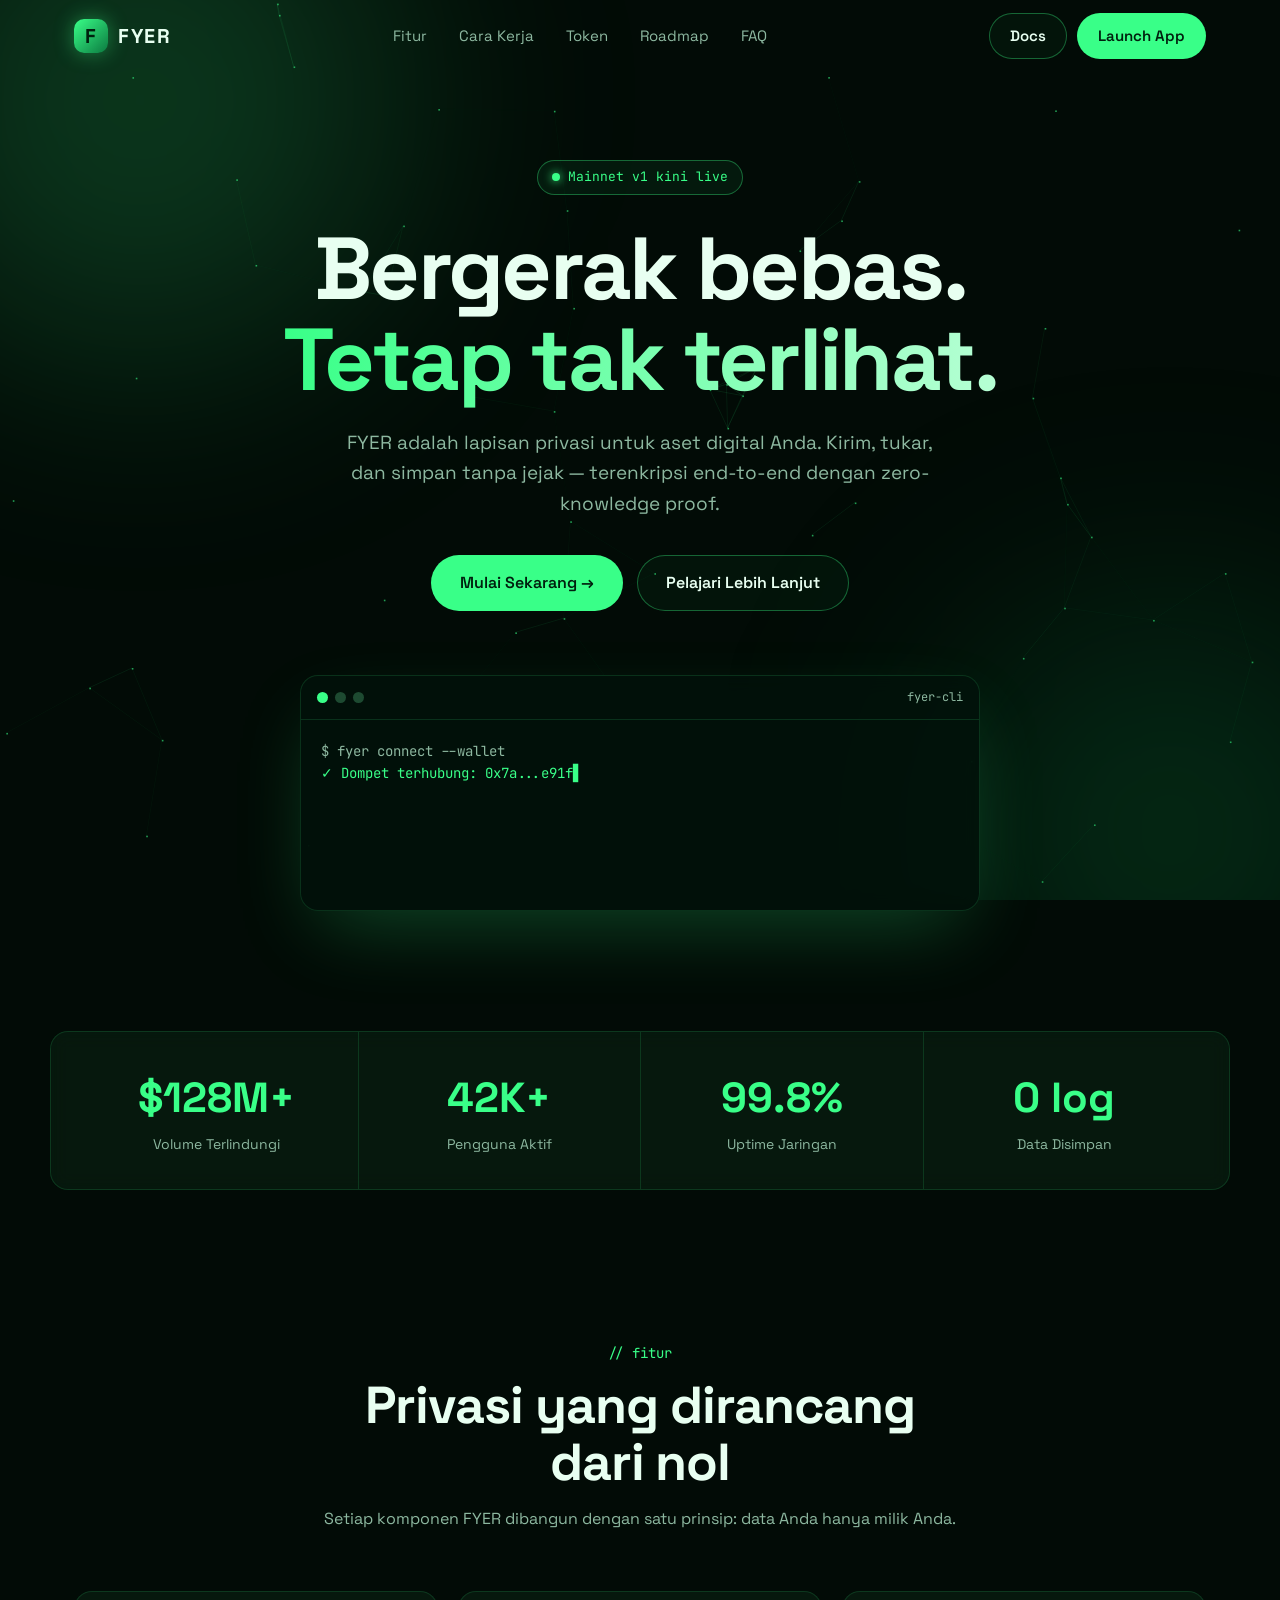
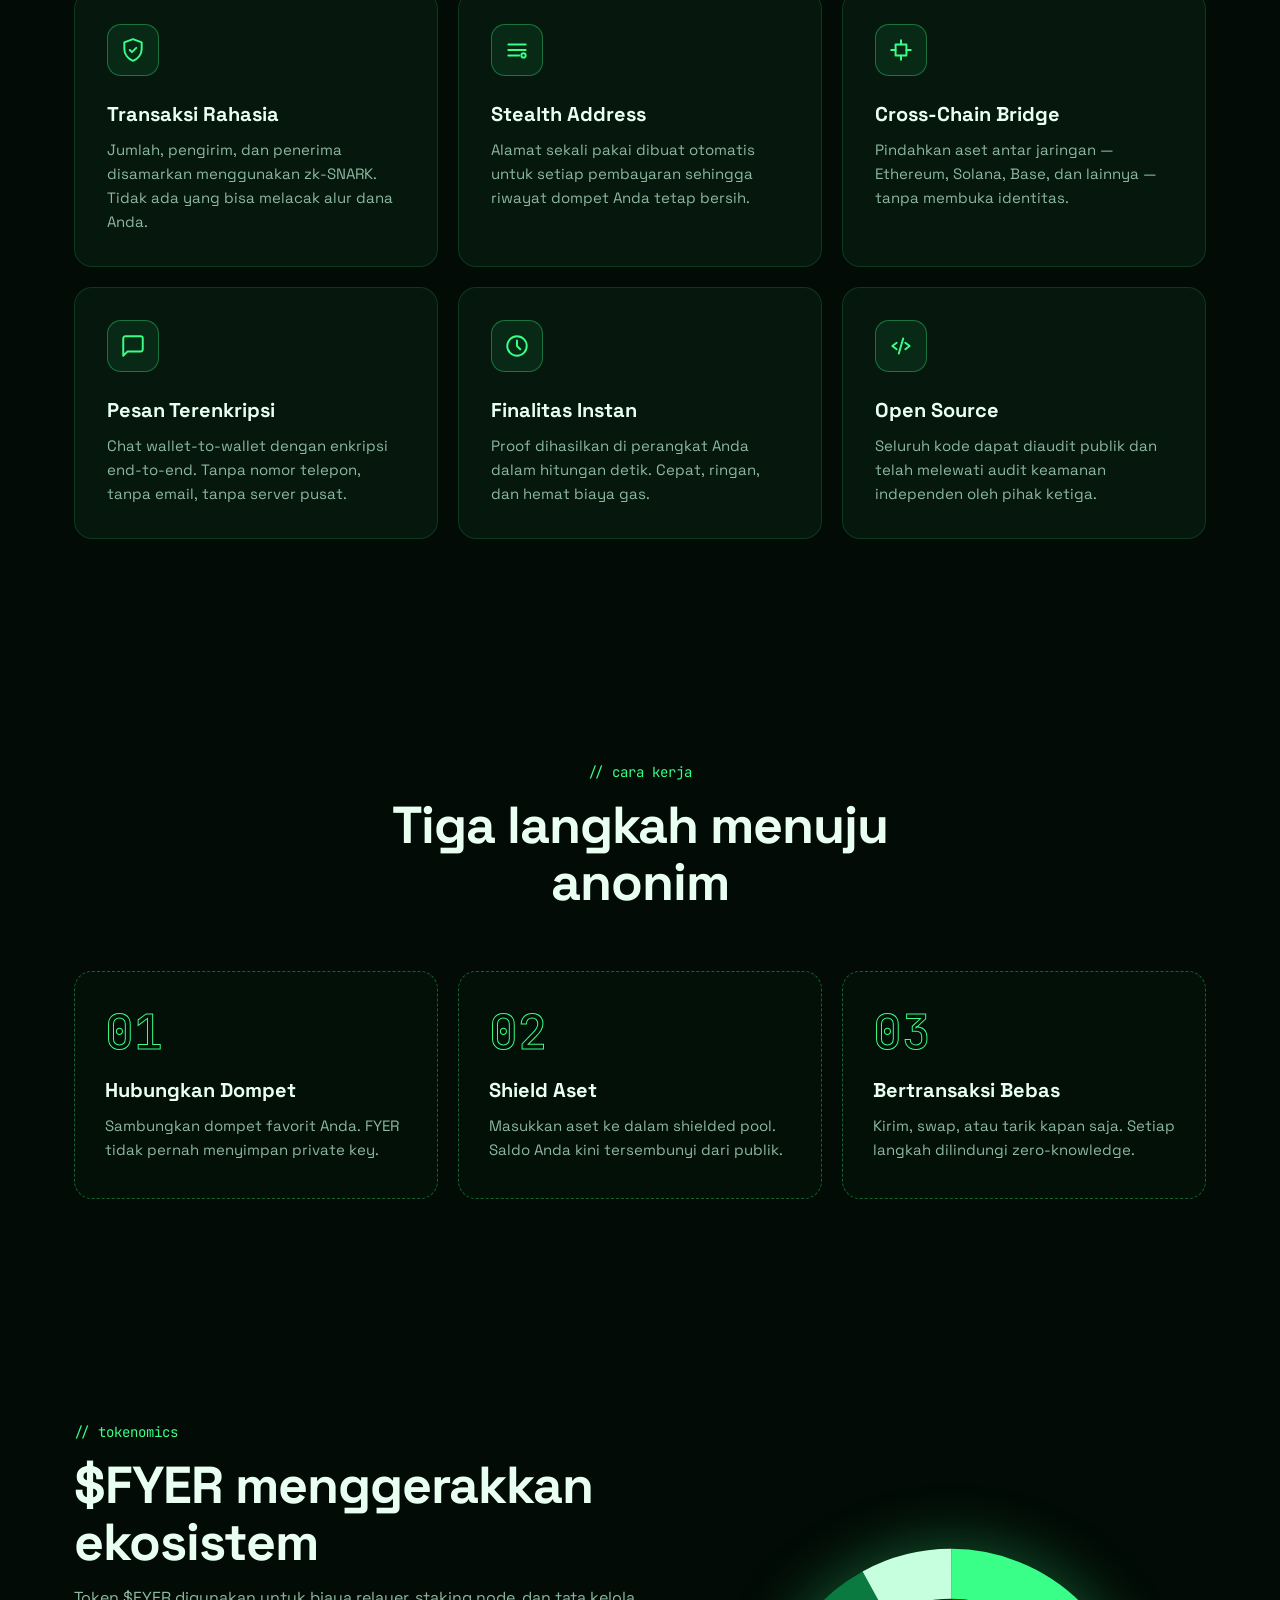
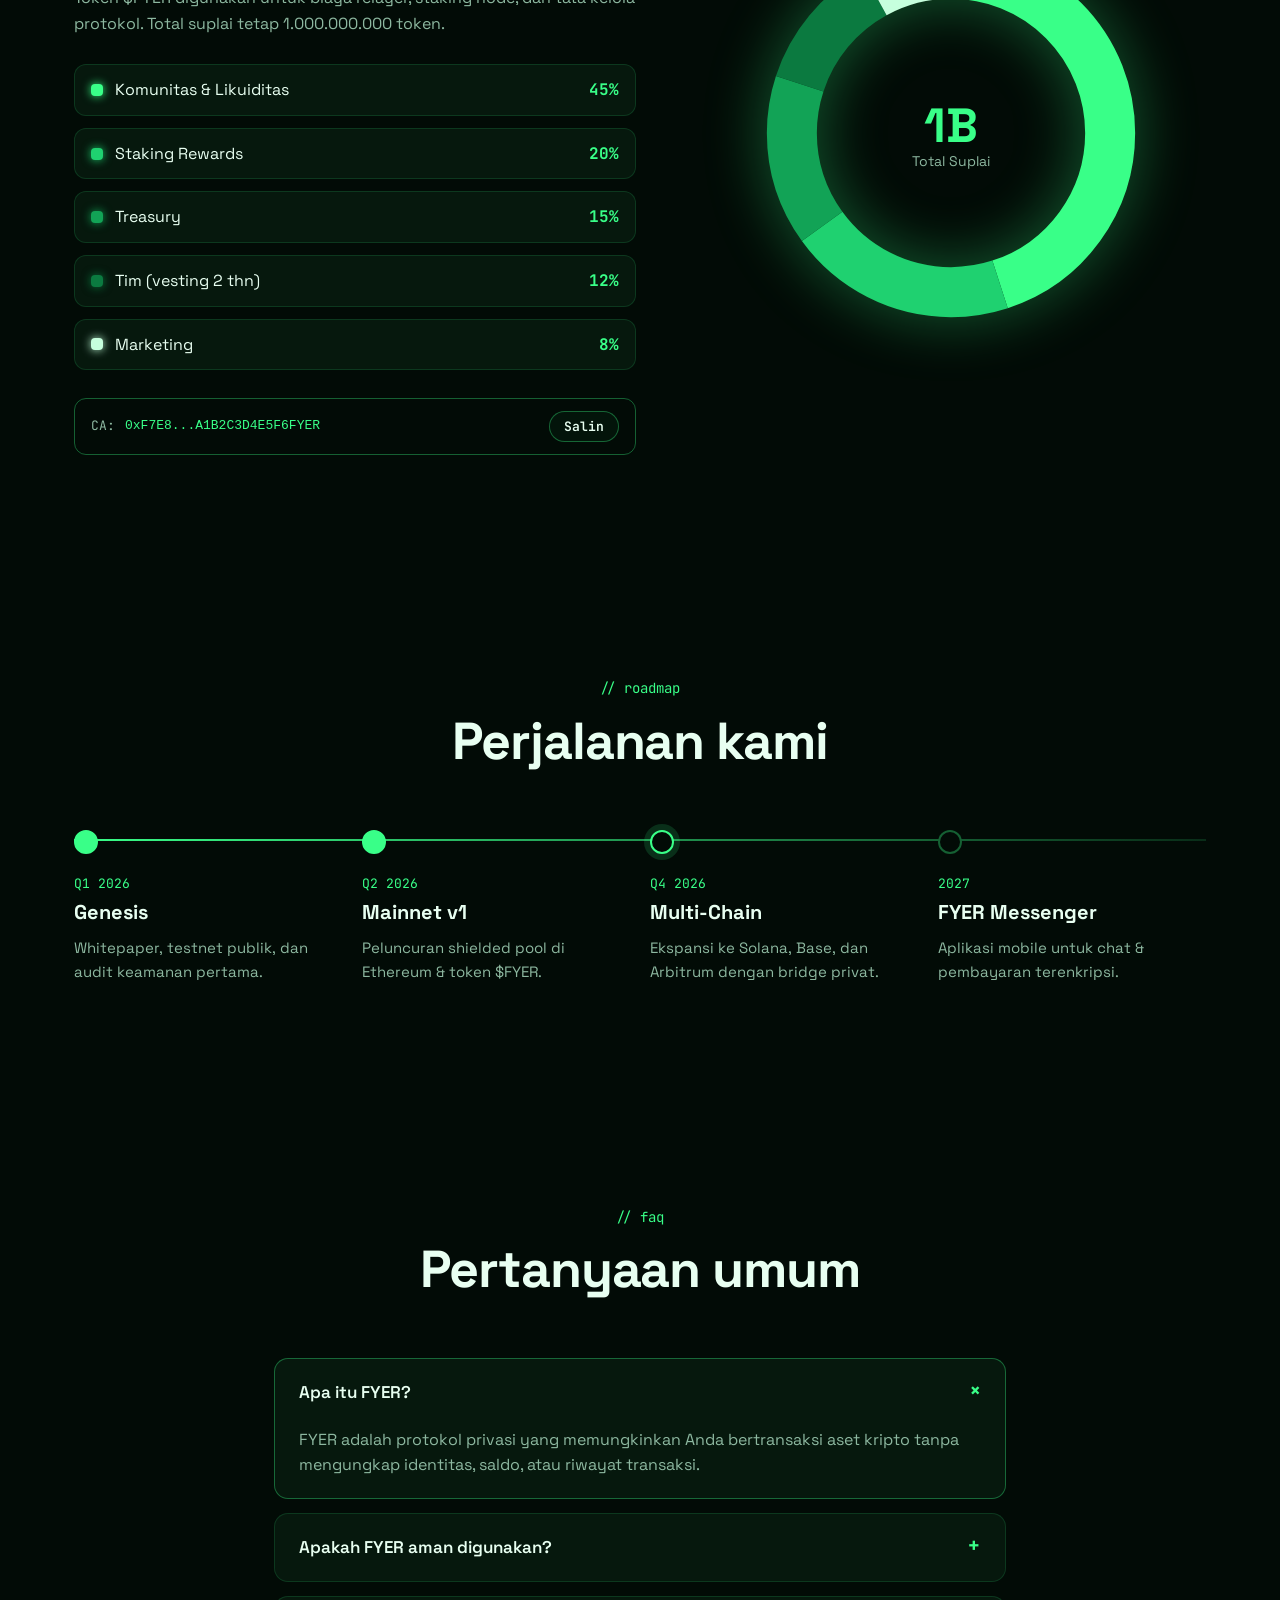
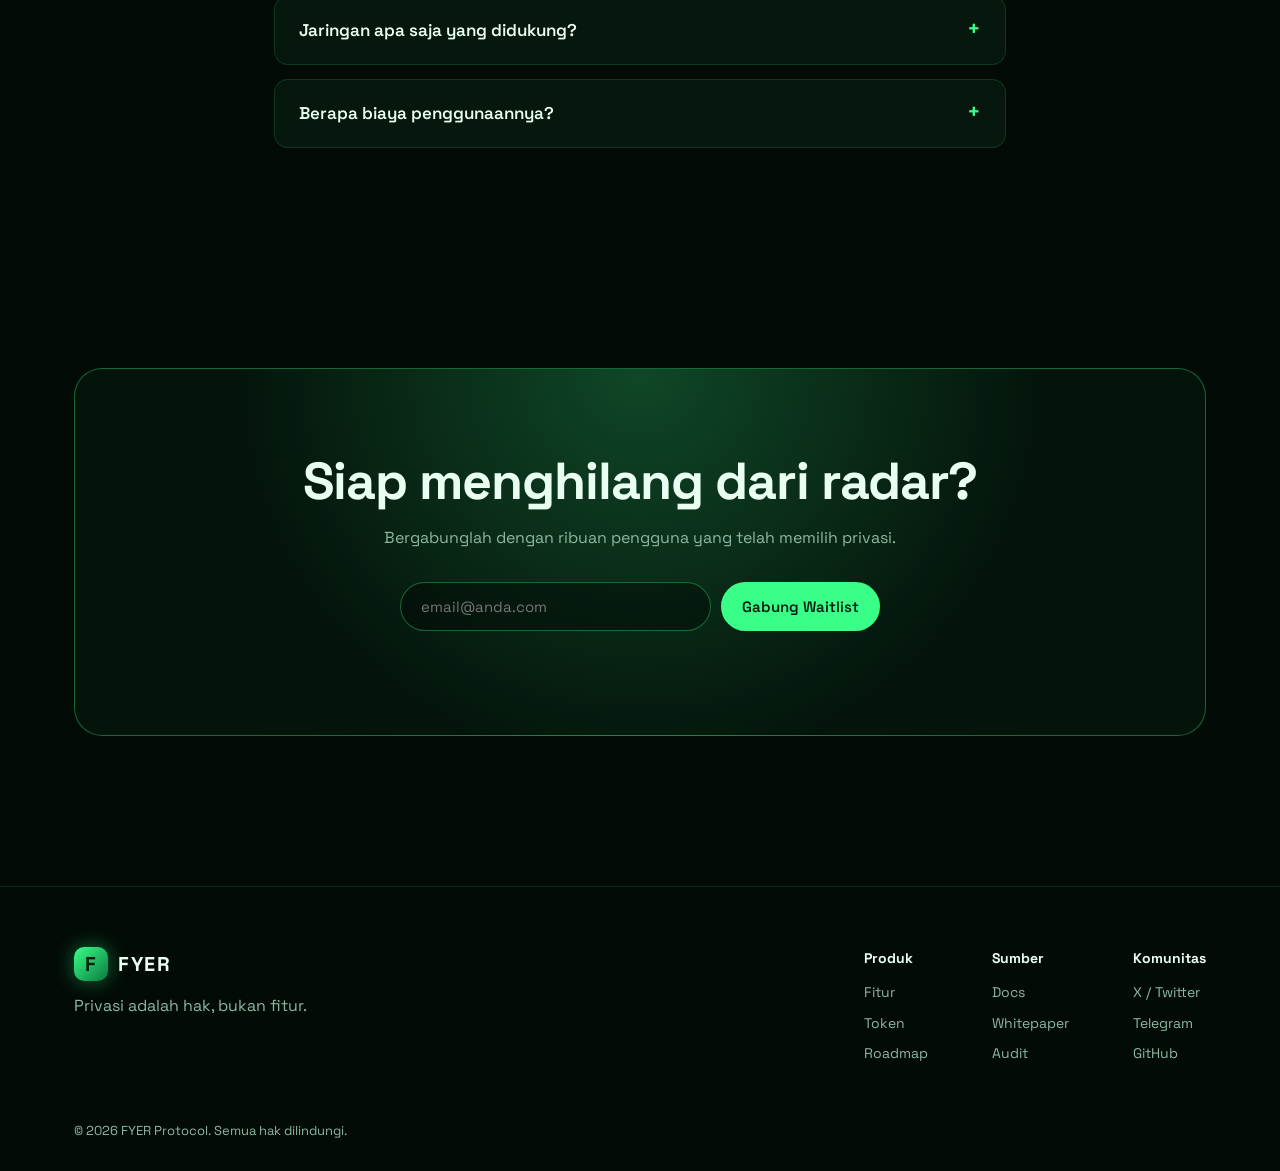
==== index.html @ 150cdba4 "Add green-themed FYER landing page Co-Authored-By: Claude Opus 5.5 <noreply@anthropic.com> Claude-Se" ====
<!doctype html>
<html lang="id">
<head>
  <meta charset="utf-8" />
  <meta name="viewport" content="width=device-width, initial-scale=1" />
  <title>FYER — Privasi Tanpa Batas</title>
  <meta name="description" content="FYER: lapisan privasi generasi baru untuk transaksi dan komunikasi on-chain." />
  <link rel="preconnect" href="https://fonts.googleapis.com" />
  <link rel="preconnect" href="https://fonts.gstatic.com" crossorigin />
  <link href="https://fonts.googleapis.com/css2?family=Space+Grotesk:wght@400;500;600;700&family=JetBrains+Mono:wght@400;500&display=swap" rel="stylesheet" />
  <link rel="stylesheet" href="style.css" />
  <link rel="icon" href="data:image/svg+xml,<svg xmlns='http://www.w3.org/2000/svg' viewBox='0 0 32 32'><rect width='32' height='32' rx='8' fill='%2300120a'/><path d='M9 8h14v4H13v3h8v4h-8v5H9z' fill='%2339ff88'/></svg>" />
</head>
<body>
  <canvas id="bg"></canvas>
  <div class="glows"><div class="glow glow-1"></div><div class="glow glow-2"></div></div>

  <!-- NAV -->
  <header class="nav" id="nav">
    <div class="container nav-inner">
      <a href="#" class="logo">
        <span class="logo-mark">F</span>
        <span>FYER</span>
      </a>
      <nav class="nav-links" id="navLinks">
        <a href="#fitur">Fitur</a>
        <a href="#cara-kerja">Cara Kerja</a>
        <a href="#token">Token</a>
        <a href="#roadmap">Roadmap</a>
        <a href="#faq">FAQ</a>
      </nav>
      <div class="nav-cta">
        <a href="#" class="btn btn-ghost">Docs</a>
        <a href="#mulai" class="btn btn-primary">Launch App</a>
      </div>
      <button class="burger" id="burger" aria-label="Menu"><span></span><span></span></button>
    </div>
  </header>

  <!-- HERO -->
  <section class="hero">
    <div class="container hero-inner">
      <div class="pill reveal"><span class="dot"></span> Mainnet v1 kini live</div>
      <h1 class="reveal">
        Bergerak bebas.<br />
        <span class="grad">Tetap tak terlihat.</span>
      </h1>
      <p class="lead reveal">
        FYER adalah lapisan privasi untuk aset digital Anda. Kirim, tukar, dan simpan
        tanpa jejak — terenkripsi end-to-end dengan zero-knowledge proof.
      </p>
      <div class="hero-actions reveal">
        <a href="#mulai" class="btn btn-primary btn-lg">Mulai Sekarang →</a>
        <a href="#cara-kerja" class="btn btn-ghost btn-lg">Pelajari Lebih Lanjut</a>
      </div>

      <div class="terminal reveal">
        <div class="term-bar"><i></i><i></i><i></i><span>fyer-cli</span></div>
        <pre id="typer"></pre>
      </div>
    </div>
  </section>

  <!-- STATS -->
  <section class="stats">
    <div class="container stats-grid">
      <div class="stat reveal"><b data-count="128" data-prefix="$" data-suffix="M+">0</b><span>Volume Terlindungi</span></div>
      <div class="stat reveal"><b data-count="42" data-suffix="K+">0</b><span>Pengguna Aktif</span></div>
      <div class="stat reveal"><b data-count="99.9" data-suffix="%" data-dec="1">0</b><span>Uptime Jaringan</span></div>
      <div class="stat reveal"><b data-count="0" data-suffix=" log">0</b><span>Data Disimpan</span></div>
    </div>
  </section>

  <!-- FEATURES -->
  <section id="fitur" class="section">
    <div class="container">
      <div class="section-head reveal">
        <span class="eyebrow">// fitur</span>
        <h2>Privasi yang dirancang dari nol</h2>
        <p>Setiap komponen FYER dibangun dengan satu prinsip: data Anda hanya milik Anda.</p>
      </div>
      <div class="features">
        <article class="card reveal">
          <div class="icon">
            <svg viewBox="0 0 24 24"><path d="M12 2 4 5v6c0 5 3.4 9.4 8 11 4.6-1.6 8-6 8-11V5l-8-3Z"/><path d="m9 12 2 2 4-4"/></svg>
          </div>
          <h3>Transaksi Rahasia</h3>
          <p>Jumlah, pengirim, dan penerima disamarkan menggunakan zk-SNARK. Tidak ada yang bisa melacak alur dana Anda.</p>
        </article>
        <article class="card reveal">
          <div class="icon">
            <svg viewBox="0 0 24 24"><path d="M4 7h16M4 12h16M4 17h10"/><circle cx="18" cy="17" r="2"/></svg>
          </div>
          <h3>Stealth Address</h3>
          <p>Alamat sekali pakai dibuat otomatis untuk setiap pembayaran sehingga riwayat dompet Anda tetap bersih.</p>
        </article>
        <article class="card reveal">
          <div class="icon">
            <svg viewBox="0 0 24 24"><path d="M7 7h10v10H7z"/><path d="M3 12h4M17 12h4M12 3v4M12 17v4"/></svg>
          </div>
          <h3>Cross-Chain Bridge</h3>
          <p>Pindahkan aset antar jaringan — Ethereum, Solana, Base, dan lainnya — tanpa membuka identitas.</p>
        </article>
        <article class="card reveal">
          <div class="icon">
            <svg viewBox="0 0 24 24"><path d="M21 15a2 2 0 0 1-2 2H7l-4 4V5a2 2 0 0 1 2-2h14a2 2 0 0 1 2 2Z"/></svg>
          </div>
          <h3>Pesan Terenkripsi</h3>
          <p>Chat wallet-to-wallet dengan enkripsi end-to-end. Tanpa nomor telepon, tanpa email, tanpa server pusat.</p>
        </article>
        <article class="card reveal">
          <div class="icon">
            <svg viewBox="0 0 24 24"><circle cx="12" cy="12" r="9"/><path d="M12 7v5l3 3"/></svg>
          </div>
          <h3>Finalitas Instan</h3>
          <p>Proof dihasilkan di perangkat Anda dalam hitungan detik. Cepat, ringan, dan hemat biaya gas.</p>
        </article>
        <article class="card reveal">
          <div class="icon">
            <svg viewBox="0 0 24 24"><path d="m8 9-4 3 4 3M16 9l4 3-4 3M14 5l-4 14"/></svg>
          </div>
          <h3>Open Source</h3>
          <p>Seluruh kode dapat diaudit publik dan telah melewati audit keamanan independen oleh pihak ketiga.</p>
        </article>
      </div>
    </div>
  </section>

  <!-- HOW IT WORKS -->
  <section id="cara-kerja" class="section">
    <div class="container">
      <div class="section-head reveal">
        <span class="eyebrow">// cara kerja</span>
        <h2>Tiga langkah menuju anonim</h2>
      </div>
      <div class="steps">
        <div class="step reveal">
          <span class="num">01</span>
          <h3>Hubungkan Dompet</h3>
          <p>Sambungkan dompet favorit Anda. FYER tidak pernah menyimpan private key.</p>
        </div>
        <div class="step reveal">
          <span class="num">02</span>
          <h3>Shield Aset</h3>
          <p>Masukkan aset ke dalam shielded pool. Saldo Anda kini tersembunyi dari publik.</p>
        </div>
        <div class="step reveal">
          <span class="num">03</span>
          <h3>Bertransaksi Bebas</h3>
          <p>Kirim, swap, atau tarik kapan saja. Setiap langkah dilindungi zero-knowledge.</p>
        </div>
      </div>
    </div>
  </section>

  <!-- TOKEN -->
  <section id="token" class="section">
    <div class="container token">
      <div class="token-text reveal">
        <span class="eyebrow">// tokenomics</span>
        <h2>$FYER menggerakkan ekosistem</h2>
        <p>Token $FYER digunakan untuk biaya relayer, staking node, dan tata kelola protokol. Total suplai tetap 1.000.000.000 token.</p>
        <ul class="legend">
          <li><i style="--c:#39ff88"></i>Komunitas & Likuiditas <b>45%</b></li>
          <li><i style="--c:#1fd170"></i>Staking Rewards <b>20%</b></li>
          <li><i style="--c:#12a356"></i>Treasury <b>15%</b></li>
          <li><i style="--c:#0b7a40"></i>Tim (vesting 2 thn) <b>12%</b></li>
          <li><i style="--c:#c6ffdd"></i>Marketing <b>8%</b></li>
        </ul>
        <div class="ca">
          <span>CA:</span>
          <code id="ca">0xF7E8...A1B2C3D4E5F6FYER</code>
          <button id="copyCa" class="btn btn-ghost btn-sm">Salin</button>
        </div>
      </div>
      <div class="donut-wrap reveal">
        <svg class="donut" viewBox="0 0 42 42">
          <circle cx="21" cy="21" r="15.915" fill="none" stroke="#39ff88" stroke-width="5" stroke-dasharray="45 55" stroke-dashoffset="25"/>
          <circle cx="21" cy="21" r="15.915" fill="none" stroke="#1fd170" stroke-width="5" stroke-dasharray="20 80" stroke-dashoffset="80"/>
          <circle cx="21" cy="21" r="15.915" fill="none" stroke="#12a356" stroke-width="5" stroke-dasharray="15 85" stroke-dashoffset="60"/>
          <circle cx="21" cy="21" r="15.915" fill="none" stroke="#0b7a40" stroke-width="5" stroke-dasharray="12 88" stroke-dashoffset="45"/>
          <circle cx="21" cy="21" r="15.915" fill="none" stroke="#c6ffdd" stroke-width="5" stroke-dasharray="8 92" stroke-dashoffset="33"/>
        </svg>
        <div class="donut-center"><b>1B</b><span>Total Suplai</span></div>
      </div>
    </div>
  </section>

  <!-- ROADMAP -->
  <section id="roadmap" class="section">
    <div class="container">
      <div class="section-head reveal">
        <span class="eyebrow">// roadmap</span>
        <h2>Perjalanan kami</h2>
      </div>
      <div class="timeline">
        <div class="tl-item done reveal"><span class="tl-q">Q1 2026</span><h3>Genesis</h3><p>Whitepaper, testnet publik, dan audit keamanan pertama.</p></div>
        <div class="tl-item done reveal"><span class="tl-q">Q2 2026</span><h3>Mainnet v1</h3><p>Peluncuran shielded pool di Ethereum & token $FYER.</p></div>
        <div class="tl-item active reveal"><span class="tl-q">Q4 2026</span><h3>Multi-Chain</h3><p>Ekspansi ke Solana, Base, dan Arbitrum dengan bridge privat.</p></div>
        <div class="tl-item reveal"><span class="tl-q">2027</span><h3>FYER Messenger</h3><p>Aplikasi mobile untuk chat & pembayaran terenkripsi.</p></div>
      </div>
    </div>
  </section>

  <!-- FAQ -->
  <section id="faq" class="section">
    <div class="container narrow">
      <div class="section-head reveal">
        <span class="eyebrow">// faq</span>
        <h2>Pertanyaan umum</h2>
      </div>
      <div class="faq">
        <details class="reveal" open>
          <summary>Apa itu FYER?</summary>
          <p>FYER adalah protokol privasi yang memungkinkan Anda bertransaksi aset kripto tanpa mengungkap identitas, saldo, atau riwayat transaksi.</p>
        </details>
        <details class="reveal">
          <summary>Apakah FYER aman digunakan?</summary>
          <p>Ya. Kontrak pintar FYER bersifat open source dan telah diaudit oleh firma keamanan independen. Anda selalu memegang kendali penuh atas aset Anda.</p>
        </details>
        <details class="reveal">
          <summary>Jaringan apa saja yang didukung?</summary>
          <p>Saat ini Ethereum mainnet. Solana, Base, dan Arbitrum akan menyusul sesuai roadmap.</p>
        </details>
        <details class="reveal">
          <summary>Berapa biaya penggunaannya?</summary>
          <p>Biaya protokol hanya 0.1% per transaksi ditambah biaya gas jaringan. Pemegang $FYER yang melakukan staking mendapat potongan biaya.</p>
        </details>
      </div>
    </div>
  </section>

  <!-- CTA -->
  <section id="mulai" class="section">
    <div class="container">
      <div class="cta reveal">
        <h2>Siap menghilang dari radar?</h2>
        <p>Bergabunglah dengan ribuan pengguna yang telah memilih privasi.</p>
        <form class="cta-form" id="ctaForm">
          <input type="email" placeholder="email@anda.com" required />
          <button class="btn btn-primary" type="submit">Gabung Waitlist</button>
        </form>
        <small id="ctaMsg"></small>
      </div>
    </div>
  </section>

  <!-- FOOTER -->
  <footer class="footer">
    <div class="container footer-inner">
      <div>
        <a href="#" class="logo"><span class="logo-mark">F</span><span>FYER</span></a>
        <p class="muted">Privasi adalah hak, bukan fitur.</p>
      </div>
      <div class="footer-links">
        <div><h4>Produk</h4><a href="#fitur">Fitur</a><a href="#token">Token</a><a href="#roadmap">Roadmap</a></div>
        <div><h4>Sumber</h4><a href="#">Docs</a><a href="#">Whitepaper</a><a href="#">Audit</a></div>
        <div><h4>Komunitas</h4><a href="#">X / Twitter</a><a href="#">Telegram</a><a href="#">GitHub</a></div>
      </div>
    </div>
    <div class="container copy">© <span id="year"></span> FYER Protocol. Semua hak dilindungi.</div>
  </footer>

  <script src="script.js"></script>
</body>
</html>
---- style.css ----
:root {
  --bg: #020b06;
  --bg-2: #04140b;
  --card: rgba(12, 40, 24, 0.45);
  --border: rgba(57, 255, 136, 0.14);
  --border-strong: rgba(57, 255, 136, 0.35);
  --green: #39ff88;
  --green-2: #1fd170;
  --green-3: #0b7a40;
  --text: #e8fff1;
  --muted: #8db8a0;
  --radius: 18px;
  --mono: "JetBrains Mono", ui-monospace, monospace;
}

* { box-sizing: border-box; margin: 0; padding: 0; }
html { scroll-behavior: smooth; overflow-x: clip; }
body {
  font-family: "Space Grotesk", system-ui, sans-serif;
  background: var(--bg);
  color: var(--text);
  line-height: 1.6;
  overflow-x: hidden;
}
a { color: inherit; text-decoration: none; }
::selection { background: var(--green); color: #002010; }

#bg { position: fixed; inset: 0; z-index: -2; width: 100%; height: 100%; }
.glows { position: fixed; inset: 0; z-index: -1; overflow: hidden; contain: paint; pointer-events: none; }
.glow {
  position: absolute; border-radius: 50%; filter: blur(120px); pointer-events: none;
}
.glow-1 { width: 520px; height: 520px; background: rgba(57,255,136,.18); top: -160px; left: -120px; animation: float 14s ease-in-out infinite; }
.glow-2 { width: 460px; height: 460px; background: rgba(15,160,80,.2); bottom: -160px; right: -120px; animation: float 18s ease-in-out infinite reverse; }
@keyframes float { 50% { transform: translate(80px, 60px); } }

.container { width: 100%; max-width: 1180px; margin: 0 auto; padding: 0 24px; }
.narrow { max-width: 780px; }
.muted { color: var(--muted); }

/* Buttons */
.btn {
  display: inline-flex; align-items: center; justify-content: center; gap: 8px;
  padding: 10px 20px; border-radius: 999px; font-weight: 600; font-size: 15px;
  border: 1px solid transparent; cursor: pointer; transition: .25s; font-family: inherit;
}
.btn-primary { background: var(--green); color: #00200e; box-shadow: 0 0 0 0 rgba(57,255,136,.5); }
.btn-primary:hover { box-shadow: 0 0 32px 2px rgba(57,255,136,.45); transform: translateY(-2px); }
.btn-ghost { border-color: var(--border-strong); color: var(--text); background: rgba(57,255,136,.04); }
.btn-ghost:hover { background: rgba(57,255,136,.12); border-color: var(--green); }
.btn-lg { padding: 14px 28px; font-size: 16px; }
.btn-sm { padding: 6px 14px; font-size: 13px; }

/* Nav */
.nav { position: fixed; top: 0; left: 0; right: 0; z-index: 50; transition: .3s; }
.nav.scrolled { background: rgba(2, 11, 6, .75); backdrop-filter: blur(14px); border-bottom: 1px solid var(--border); }
.nav-inner { display: flex; align-items: center; justify-content: space-between; height: 72px; gap: 20px; }
.logo { display: flex; align-items: center; gap: 10px; font-weight: 700; font-size: 20px; letter-spacing: .08em; }
.logo-mark {
  width: 34px; height: 34px; display: grid; place-items: center; border-radius: 10px;
  background: linear-gradient(135deg, var(--green), var(--green-3)); color: #00200e; font-weight: 700;
  box-shadow: 0 0 20px rgba(57,255,136,.4);
}
.nav-links { display: flex; gap: 32px; }
.nav-links a { color: var(--muted); font-size: 15px; transition: .2s; }
.nav-links a:hover { color: var(--green); }
.nav-cta { display: flex; gap: 10px; }
.burger { display: none; background: none; border: 0; width: 32px; height: 32px; cursor: pointer; flex-direction: column; justify-content: center; gap: 6px; }
.burger span { display: block; height: 2px; background: var(--text); border-radius: 2px; transition: .3s; }

/* Hero */
.hero { padding: 160px 0 80px; text-align: center; }
.hero-inner { display: flex; flex-direction: column; align-items: center; }
.pill {
  display: inline-flex; align-items: center; gap: 8px; padding: 6px 14px; border-radius: 999px;
  border: 1px solid var(--border-strong); background: rgba(57,255,136,.06); font-size: 13px; color: var(--green); font-family: var(--mono);
}
.dot { width: 8px; height: 8px; border-radius: 50%; background: var(--green); box-shadow: 0 0 10px var(--green); animation: pulse 1.6s infinite; }
@keyframes pulse { 50% { opacity: .3; } }
h1 { font-size: clamp(40px, 7.5vw, 88px); line-height: 1.04; letter-spacing: -.03em; margin: 28px 0 22px; font-weight: 700; }
.grad {
  background: linear-gradient(90deg, var(--green), #b6ffd4, var(--green-2), var(--green));
  background-size: 300% 100%; -webkit-background-clip: text; background-clip: text; color: transparent;
  animation: shine 6s linear infinite;
}
@keyframes shine { to { background-position: 300% 0; } }
.lead { max-width: 620px; color: var(--muted); font-size: clamp(16px, 2vw, 19px); }
.hero-actions { display: flex; gap: 14px; margin-top: 36px; flex-wrap: wrap; justify-content: center; }

.terminal {
  margin-top: 64px; width: 100%; max-width: 680px; text-align: left; border-radius: var(--radius);
  border: 1px solid var(--border); background: rgba(2, 18, 10, .8); backdrop-filter: blur(10px);
  box-shadow: 0 30px 80px -20px rgba(57,255,136,.25); overflow: hidden;
}
.term-bar { display: flex; align-items: center; gap: 7px; padding: 12px 16px; border-bottom: 1px solid var(--border); }
.term-bar i { width: 11px; height: 11px; border-radius: 50%; background: #1d4a31; }
.term-bar i:first-child { background: var(--green); }
.term-bar span { margin-left: auto; font-family: var(--mono); font-size: 12px; color: var(--muted); }
#typer { font-family: var(--mono); font-size: 14px; padding: 20px; min-height: 190px; color: var(--green); white-space: pre-wrap; word-break: break-word; }
#typer .c { color: var(--muted); }
#typer::after { content: "▋"; animation: pulse 1s steps(1) infinite; }

/* Stats */
.stats { padding: 40px 0; }
.stats-grid {
  display: grid; grid-template-columns: repeat(4, 1fr); border: 1px solid var(--border); border-radius: var(--radius);
  background: var(--card); backdrop-filter: blur(10px);
}
.stat { padding: 32px 20px; text-align: center; }
.stat + .stat { border-left: 1px solid var(--border); }
.stat b { display: block; font-size: clamp(28px, 4vw, 42px); color: var(--green); font-weight: 700; }
.stat span { color: var(--muted); font-size: 14px; }

/* Sections */
.section { padding: 110px 0; }
.section-head { text-align: center; max-width: 640px; margin: 0 auto 60px; }
.eyebrow { font-family: var(--mono); color: var(--green); font-size: 14px; }
h2 { font-size: clamp(30px, 4.5vw, 52px); line-height: 1.1; letter-spacing: -.02em; margin: 12px 0 14px; }
.section-head p { color: var(--muted); }

.features { display: grid; grid-template-columns: repeat(3, 1fr); gap: 20px; }
.card {
  position: relative; padding: 32px; border-radius: var(--radius); background: var(--card);
  border: 1px solid var(--border); transition: .35s; overflow: hidden;
}
.card::before {
  content: ""; position: absolute; inset: 0; opacity: 0; transition: .35s;
  background: radial-gradient(400px circle at var(--mx, 50%) var(--my, 0%), rgba(57,255,136,.14), transparent 40%);
}
.card:hover { border-color: var(--border-strong); transform: translateY(-6px); }
.card:hover::before { opacity: 1; }
.icon {
  width: 52px; height: 52px; border-radius: 14px; display: grid; place-items: center; margin-bottom: 22px;
  background: rgba(57,255,136,.08); border: 1px solid var(--border-strong);
}
.icon svg { width: 26px; height: 26px; fill: none; stroke: var(--green); stroke-width: 1.8; stroke-linecap: round; stroke-linejoin: round; }
.card h3, .step h3, .tl-item h3 { font-size: 20px; margin-bottom: 8px; }
.card p, .step p, .tl-item p { color: var(--muted); font-size: 15px; }

.steps { display: grid; grid-template-columns: repeat(3, 1fr); gap: 20px; position: relative; }
.step { padding: 36px 30px; border-radius: var(--radius); border: 1px dashed var(--border-strong); background: rgba(57,255,136,.025); }
.num {
  font-family: var(--mono); font-size: 48px; font-weight: 500; line-height: 1; display: block; margin-bottom: 18px;
  color: transparent; -webkit-text-stroke: 1px var(--green);
}

/* Token */
.token { display: grid; grid-template-columns: 1.1fr 1fr; gap: 60px; align-items: center; }
.token-text p { color: var(--muted); }
.legend { list-style: none; margin: 28px 0; display: grid; gap: 12px; }
.legend li { display: flex; align-items: center; gap: 12px; padding: 12px 16px; border-radius: 12px; background: var(--card); border: 1px solid var(--border); }
.legend i { width: 12px; height: 12px; border-radius: 4px; background: var(--c); box-shadow: 0 0 10px var(--c); }
.legend b { margin-left: auto; color: var(--green); font-family: var(--mono); }
.ca { display: flex; align-items: center; gap: 10px; flex-wrap: wrap; padding: 12px 16px; border-radius: 12px; border: 1px solid var(--border-strong); font-family: var(--mono); font-size: 13px; }
.ca span { color: var(--muted); }
.ca code { color: var(--green); overflow-wrap: anywhere; flex: 1; min-width: 0; }
.donut-wrap { position: relative; max-width: 420px; width: 100%; margin: 0 auto; }
.donut { width: 100%; transform: rotate(0deg); filter: drop-shadow(0 0 30px rgba(57,255,136,.35)); animation: spin 40s linear infinite; }
@keyframes spin { to { transform: rotate(360deg); } }
.donut-center { position: absolute; inset: 0; display: grid; place-content: center; text-align: center; }
.donut-center b { font-size: 48px; color: var(--green); line-height: 1; }
.donut-center span { color: var(--muted); font-size: 14px; }

/* Roadmap */
.timeline { display: grid; grid-template-columns: repeat(4, 1fr); gap: 20px; position: relative; }
.timeline::before { content: ""; position: absolute; top: 9px; left: 0; right: 0; height: 2px; background: linear-gradient(90deg, var(--green), var(--border)); }
.tl-item { position: relative; padding-top: 40px; }
.tl-item::before {
  content: ""; position: absolute; top: 0; left: 0; width: 20px; height: 20px; border-radius: 50%;
  background: var(--bg); border: 2px solid var(--border-strong);
}
.tl-item.done::before { background: var(--green); border-color: var(--green); }
.tl-item.active::before { border-color: var(--green); box-shadow: 0 0 0 6px rgba(57,255,136,.15); animation: pulse 1.6s infinite; }
.tl-q { font-family: var(--mono); color: var(--green); font-size: 13px; }

/* FAQ */
.faq { display: grid; gap: 14px; }
details { border: 1px solid var(--border); border-radius: 14px; background: var(--card); padding: 0 24px; transition: .3s; }
details[open] { border-color: var(--border-strong); }
summary { cursor: pointer; list-style: none; padding: 20px 0; font-weight: 600; font-size: 17px; display: flex; justify-content: space-between; gap: 16px; }
summary::-webkit-details-marker { display: none; }
summary::after { content: "+"; color: var(--green); font-size: 22px; line-height: 1; transition: .3s; }
details[open] summary::after { transform: rotate(45deg); }
details p { color: var(--muted); padding-bottom: 20px; }

/* CTA */
.cta {
  text-align: center; padding: 72px 32px; border-radius: 28px; border: 1px solid var(--border-strong);
  background: radial-gradient(circle at 50% 0%, rgba(57,255,136,.22), transparent 60%), var(--bg-2);
  position: relative; overflow: hidden;
}
.cta p { color: var(--muted); }
.cta-form { display: flex; gap: 10px; max-width: 480px; margin: 32px auto 12px; }
.cta-form input {
  flex: 1; min-width: 0; padding: 14px 20px; border-radius: 999px; border: 1px solid var(--border-strong);
  background: rgba(0,0,0,.35); color: var(--text); font-family: inherit; font-size: 15px; outline: none;
}
.cta-form input:focus { border-color: var(--green); }
#ctaMsg { color: var(--green); font-family: var(--mono); min-height: 20px; display: block; }

/* Footer */
.footer { border-top: 1px solid var(--border); padding: 60px 0 30px; margin-top: 40px; }
.footer-inner { display: flex; justify-content: space-between; gap: 40px; flex-wrap: wrap; }
.footer-inner .muted { margin-top: 12px; }
.footer-links { display: flex; gap: 64px; flex-wrap: wrap; }
.footer-links h4 { font-size: 14px; margin-bottom: 12px; }
.footer-links a { display: block; color: var(--muted); font-size: 14px; margin-bottom: 8px; transition: .2s; }
.footer-links a:hover { color: var(--green); }
.copy { margin-top: 48px; color: var(--muted); font-size: 13px; }

/* Reveal */
.reveal { opacity: 0; transform: translateY(26px); transition: opacity .8s ease, transform .8s ease; }
.reveal.in { opacity: 1; transform: none; }

/* Responsive */
@media (max-width: 960px) {
  .features { grid-template-columns: repeat(2, 1fr); }
  .token { grid-template-columns: 1fr; }
  .timeline { grid-template-columns: repeat(2, 1fr); row-gap: 40px; }
  .timeline::before { display: none; }
}
@media (max-width: 820px) {
  .nav-links, .nav-cta { display: none; }
  .burger { display: flex; }
  .nav-links.open {
    display: flex; flex-direction: column; position: absolute; top: 72px; left: 0; right: 0;
    background: rgba(2, 11, 6, .96); backdrop-filter: blur(14px); padding: 24px; gap: 20px; border-bottom: 1px solid var(--border);
  }
  .burger.open span:first-child { transform: translateY(4px) rotate(45deg); }
  .burger.open span:last-child { transform: translateY(-4px) rotate(-45deg); }
}
@media (max-width: 640px) {
  .container { padding: 0 16px; }
  .hero { padding: 130px 0 60px; }
  .section { padding: 80px 0; }
  .features, .steps, .timeline { grid-template-columns: 1fr; }
  .stats-grid { grid-template-columns: repeat(2, 1fr); }
  .stat:nth-child(3) { border-left: 0; }
  .stat:nth-child(n+3) { border-top: 1px solid var(--border); }
  .cta-form { flex-direction: column; }
  .footer-links { gap: 36px; }
  #typer { font-size: 12px; }
}
@media (prefers-reduced-motion: reduce) {
  *, *::before, *::after { animation: none !important; transition: none !important; }
  .reveal { opacity: 1; transform: none; }
}
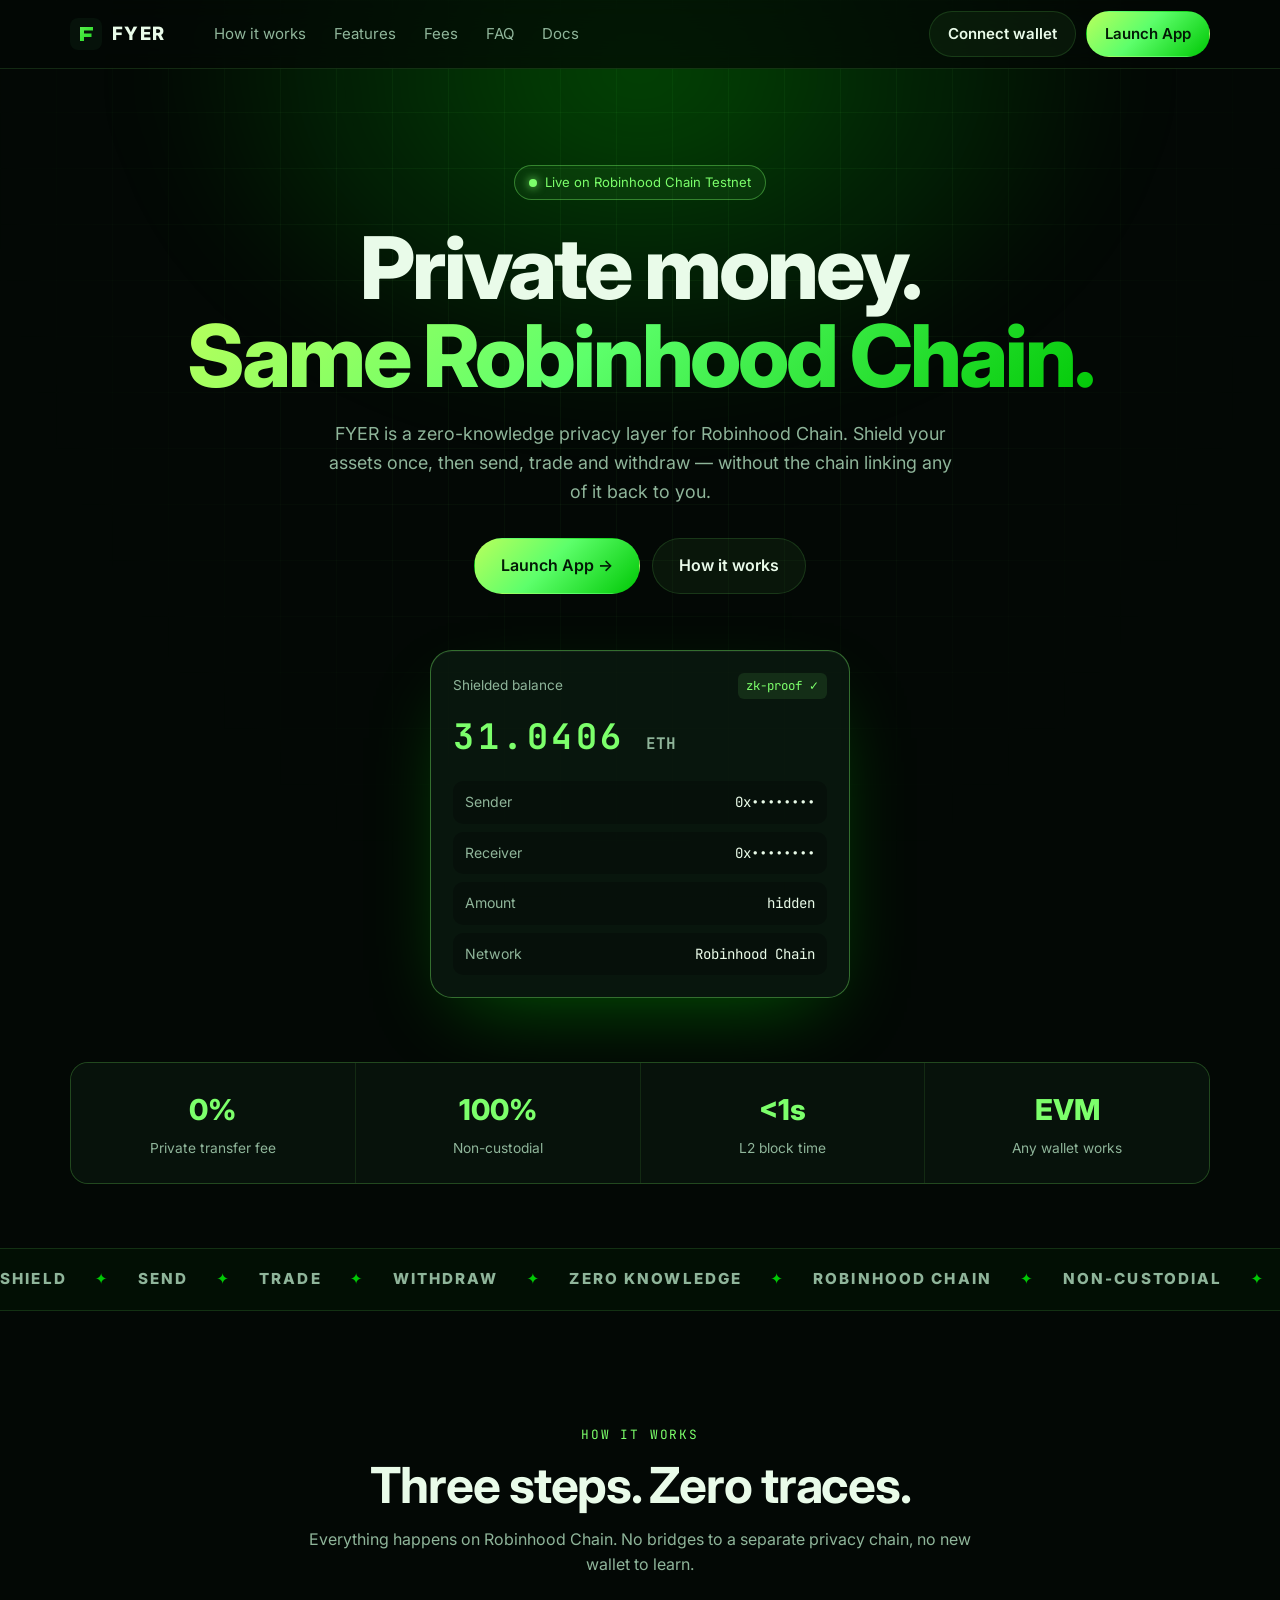
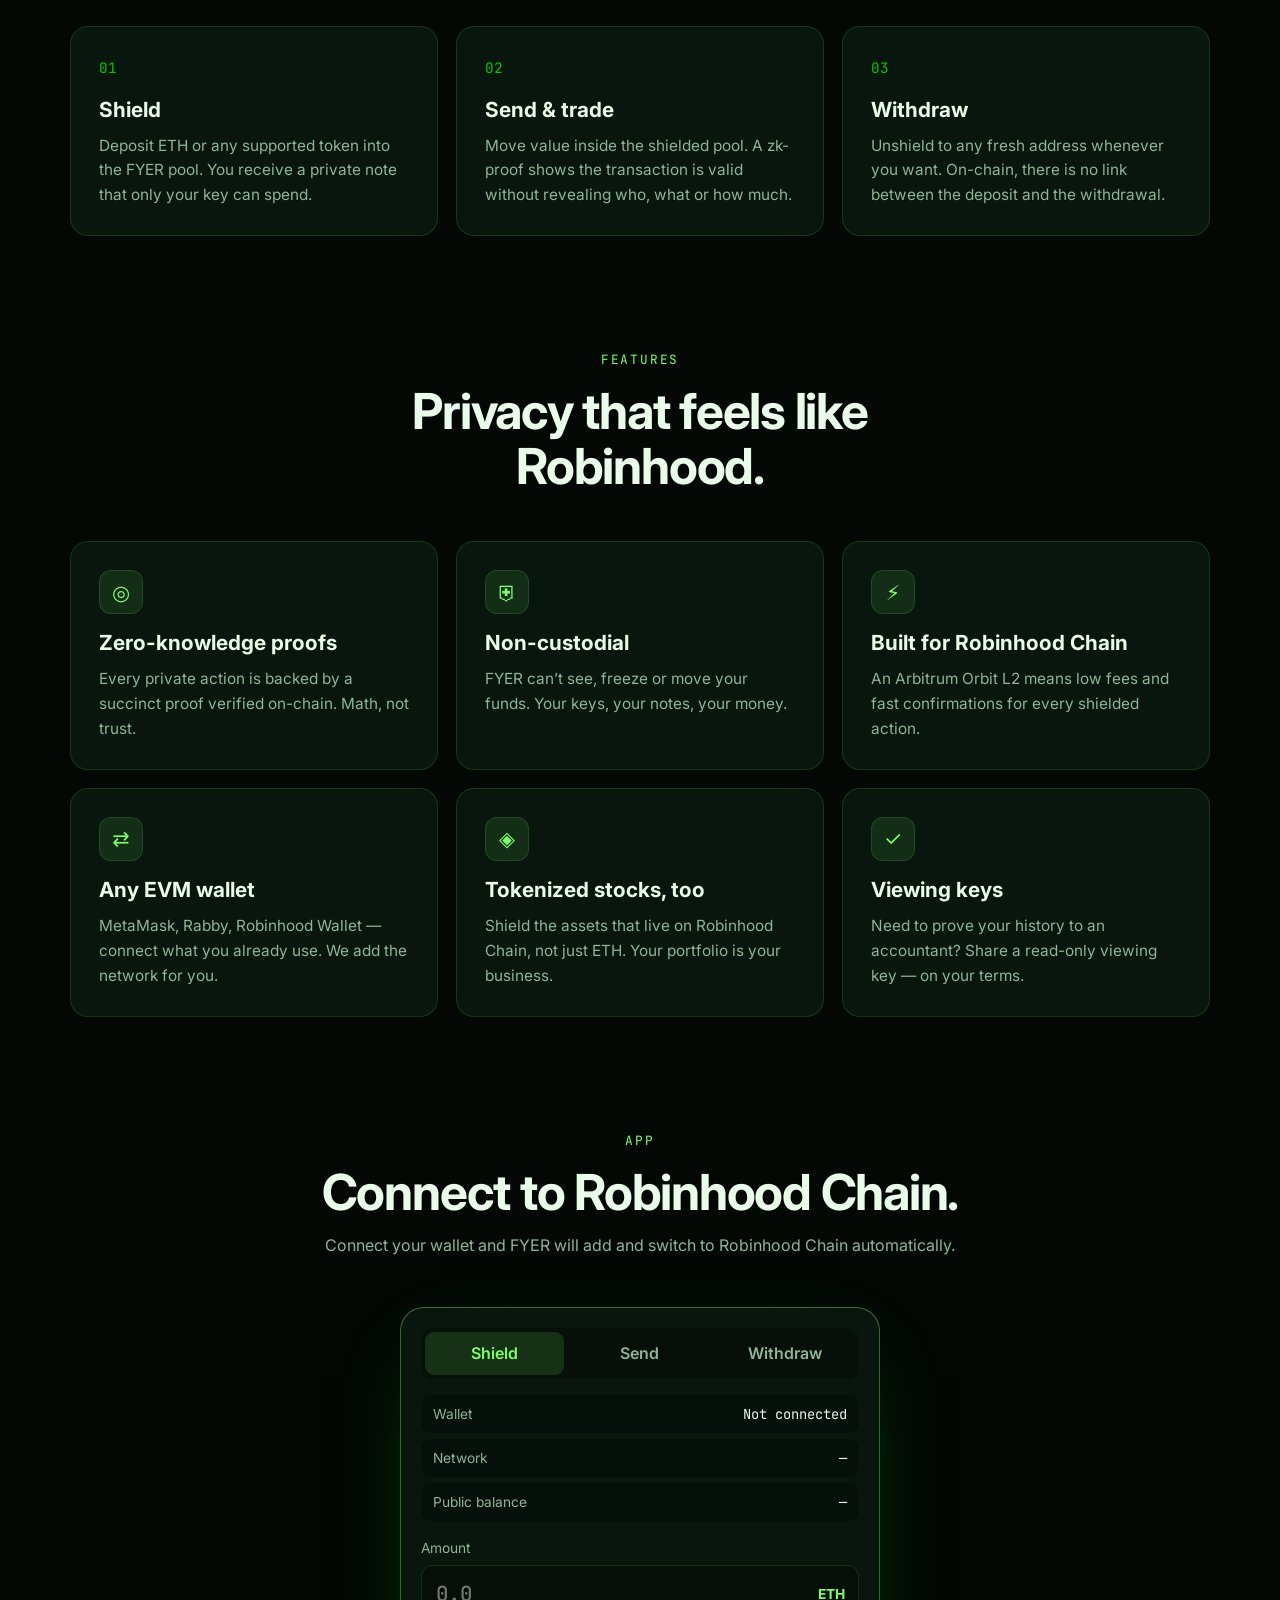
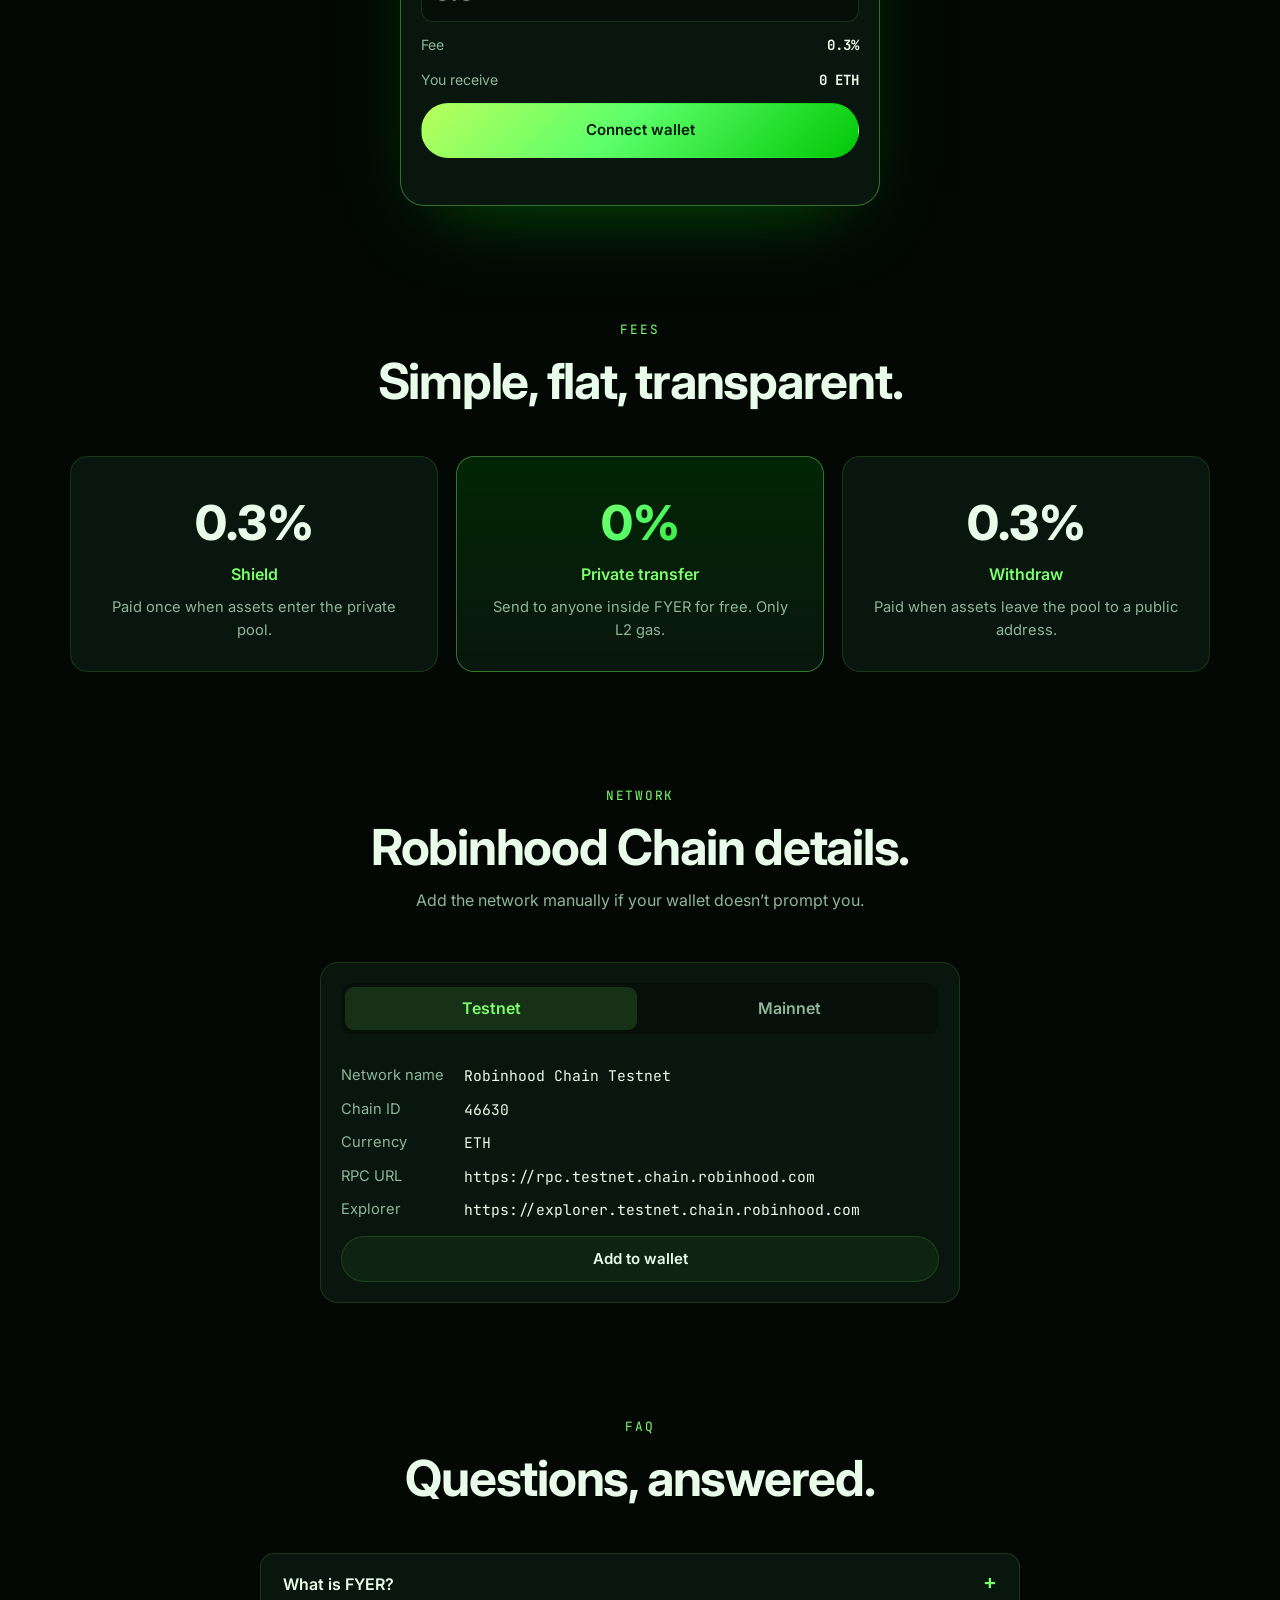
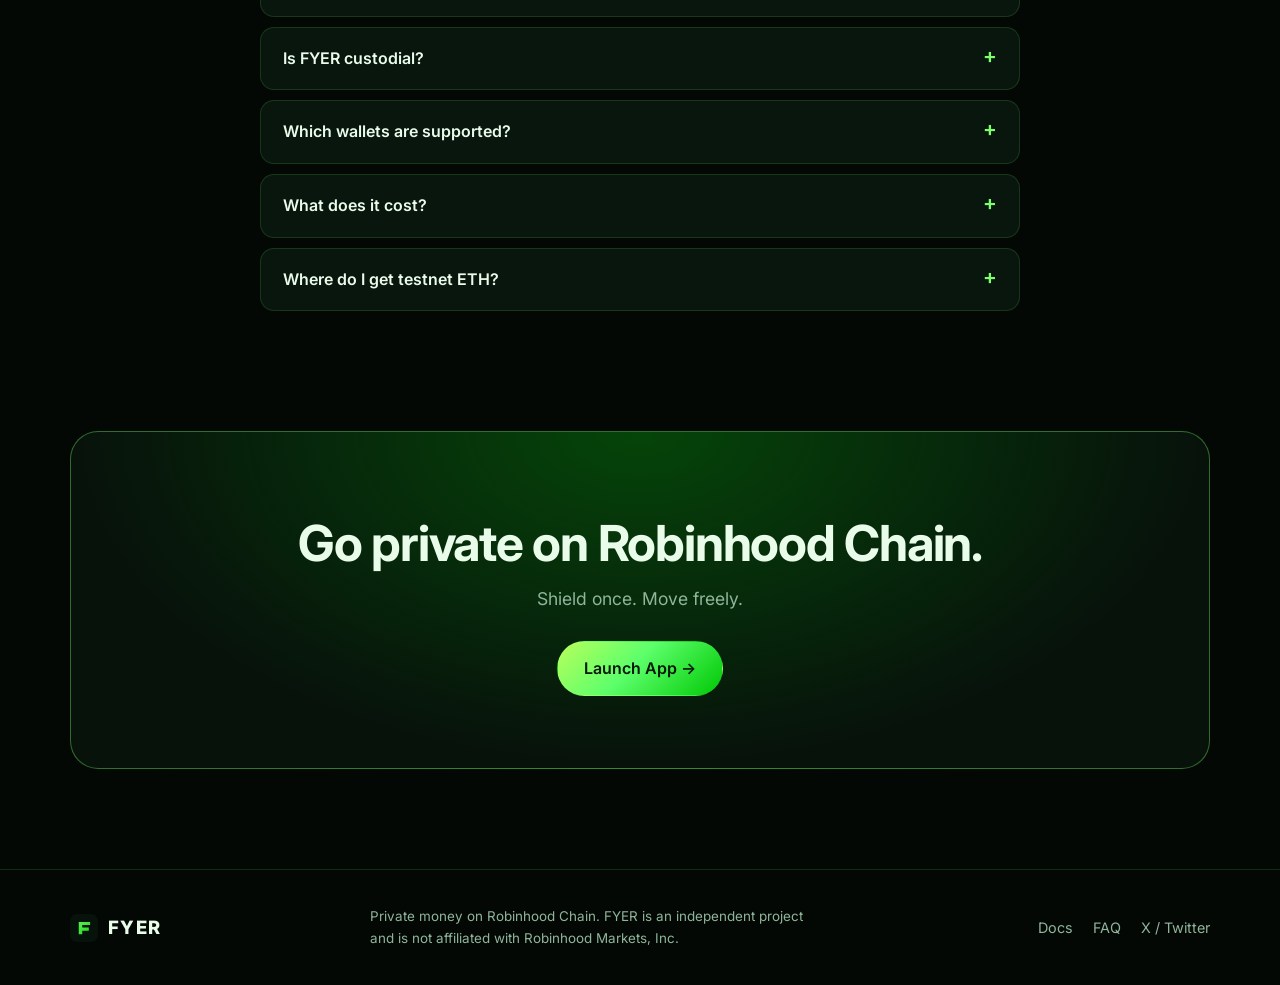
==== commit ed9ca940: "Add FYER landing page and wallet app for Robinhood Chain Green-themed privacy-layer site with wallet" ====
--- a/index.html
+++ b/index.html
@@ -1,266 +1,288 @@
 <!doctype html>
-<html lang="id">
+<html lang="en">
 <head>
   <meta charset="utf-8" />
   <meta name="viewport" content="width=device-width, initial-scale=1" />
-  <title>FYER — Privasi Tanpa Batas</title>
-  <meta name="description" content="FYER: lapisan privasi generasi baru untuk transaksi dan komunikasi on-chain." />
+  <title>FYER · Private money. Same Robinhood Chain.</title>
+  <meta name="description" content="FYER brings zero-knowledge privacy to Robinhood Chain. Shield once, then send, trade and withdraw without the chain linking it back to you." />
+  <meta name="theme-color" content="#030805" />
+  <link rel="icon" href="assets/logo.svg" type="image/svg+xml" />
   <link rel="preconnect" href="https://fonts.googleapis.com" />
   <link rel="preconnect" href="https://fonts.gstatic.com" crossorigin />
-  <link href="https://fonts.googleapis.com/css2?family=Space+Grotesk:wght@400;500;600;700&family=JetBrains+Mono:wght@400;500&display=swap" rel="stylesheet" />
-  <link rel="stylesheet" href="style.css" />
-  <link rel="icon" href="data:image/svg+xml,<svg xmlns='http://www.w3.org/2000/svg' viewBox='0 0 32 32'><rect width='32' height='32' rx='8' fill='%2300120a'/><path d='M9 8h14v4H13v3h8v4h-8v5H9z' fill='%2339ff88'/></svg>" />
+  <link href="https://fonts.googleapis.com/css2?family=Inter:wght@400;500;600;700;800&family=JetBrains+Mono:wght@400;600&display=swap" rel="stylesheet" />
+  <link rel="stylesheet" href="styles.css" />
 </head>
 <body>
-  <canvas id="bg"></canvas>
-  <div class="glows"><div class="glow glow-1"></div><div class="glow glow-2"></div></div>
-
-  <!-- NAV -->
-  <header class="nav" id="nav">
+  <div class="bg-grid" aria-hidden="true"></div>
+  <div class="bg-glow" aria-hidden="true"></div>
+
+  <header class="nav">
     <div class="container nav-inner">
-      <a href="#" class="logo">
-        <span class="logo-mark">F</span>
+      <a href="#top" class="brand">
+        <img src="assets/logo.svg" alt="" width="32" height="32" />
         <span>FYER</span>
       </a>
       <nav class="nav-links" id="navLinks">
-        <a href="#fitur">Fitur</a>
-        <a href="#cara-kerja">Cara Kerja</a>
-        <a href="#token">Token</a>
-        <a href="#roadmap">Roadmap</a>
+        <a href="#how">How it works</a>
+        <a href="#features">Features</a>
+        <a href="#fees">Fees</a>
         <a href="#faq">FAQ</a>
+        <a href="#docs">Docs</a>
       </nav>
-      <div class="nav-cta">
-        <a href="#" class="btn btn-ghost">Docs</a>
-        <a href="#mulai" class="btn btn-primary">Launch App</a>
-      </div>
-      <button class="burger" id="burger" aria-label="Menu"><span></span><span></span></button>
+      <div class="nav-actions">
+        <button class="btn btn-ghost connect-btn" data-connect>Connect wallet</button>
+        <a href="#app" class="btn btn-primary">Launch App</a>
+        <button class="nav-toggle" id="navToggle" aria-label="Open menu">
+          <span></span><span></span>
+        </button>
+      </div>
     </div>
   </header>
 
-  <!-- HERO -->
-  <section class="hero">
-    <div class="container hero-inner">
-      <div class="pill reveal"><span class="dot"></span> Mainnet v1 kini live</div>
+  <main id="top">
+    <!-- HERO -->
+    <section class="hero container">
+      <div class="pill reveal">
+        <span class="dot"></span> Live on Robinhood Chain Testnet
+      </div>
       <h1 class="reveal">
-        Bergerak bebas.<br />
-        <span class="grad">Tetap tak terlihat.</span>
+        Private money.<br />
+        <span class="grad">Same Robinhood Chain.</span>
       </h1>
       <p class="lead reveal">
-        FYER adalah lapisan privasi untuk aset digital Anda. Kirim, tukar, dan simpan
-        tanpa jejak — terenkripsi end-to-end dengan zero-knowledge proof.
+        FYER is a zero-knowledge privacy layer for Robinhood Chain. Shield your
+        assets once, then send, trade and withdraw — without the chain linking
+        any of it back to you.
       </p>
-      <div class="hero-actions reveal">
-        <a href="#mulai" class="btn btn-primary btn-lg">Mulai Sekarang →</a>
-        <a href="#cara-kerja" class="btn btn-ghost btn-lg">Pelajari Lebih Lanjut</a>
-      </div>
-
-      <div class="terminal reveal">
-        <div class="term-bar"><i></i><i></i><i></i><span>fyer-cli</span></div>
-        <pre id="typer"></pre>
+      <div class="hero-cta reveal">
+        <a href="#app" class="btn btn-primary btn-lg">Launch App →</a>
+        <a href="#how" class="btn btn-ghost btn-lg">How it works</a>
+      </div>
+
+      <div class="hero-card reveal">
+        <div class="hc-head">
+          <span class="hc-title">Shielded balance</span>
+          <span class="hc-tag">zk-proof ✓</span>
+        </div>
+        <div class="hc-balance"><span class="blur" id="heroBal">●●●●●●</span> <small>ETH</small></div>
+        <div class="hc-rows">
+          <div class="hc-row"><span>Sender</span><code>0x••••••••</code></div>
+          <div class="hc-row"><span>Receiver</span><code>0x••••••••</code></div>
+          <div class="hc-row"><span>Amount</span><code>hidden</code></div>
+          <div class="hc-row"><span>Network</span><code>Robinhood Chain</code></div>
+        </div>
+      </div>
+
+      <div class="stats reveal">
+        <div class="stat"><b>0%</b><span>Private transfer fee</span></div>
+        <div class="stat"><b>100%</b><span>Non-custodial</span></div>
+        <div class="stat"><b>&lt;1s</b><span>L2 block time</span></div>
+        <div class="stat"><b>EVM</b><span>Any wallet works</span></div>
+      </div>
+    </section>
+
+    <!-- MARQUEE -->
+    <div class="marquee" aria-hidden="true">
+      <div class="marquee-track">
+        <span>SHIELD</span><i>✦</i><span>SEND</span><i>✦</i><span>TRADE</span><i>✦</i><span>WITHDRAW</span><i>✦</i>
+        <span>ZERO KNOWLEDGE</span><i>✦</i><span>ROBINHOOD CHAIN</span><i>✦</i><span>NON-CUSTODIAL</span><i>✦</i>
+        <span>SHIELD</span><i>✦</i><span>SEND</span><i>✦</i><span>TRADE</span><i>✦</i><span>WITHDRAW</span><i>✦</i>
+        <span>ZERO KNOWLEDGE</span><i>✦</i><span>ROBINHOOD CHAIN</span><i>✦</i><span>NON-CUSTODIAL</span><i>✦</i>
       </div>
     </div>
-  </section>
-
-  <!-- STATS -->
-  <section class="stats">
-    <div class="container stats-grid">
-      <div class="stat reveal"><b data-count="128" data-prefix="$" data-suffix="M+">0</b><span>Volume Terlindungi</span></div>
-      <div class="stat reveal"><b data-count="42" data-suffix="K+">0</b><span>Pengguna Aktif</span></div>
-      <div class="stat reveal"><b data-count="99.9" data-suffix="%" data-dec="1">0</b><span>Uptime Jaringan</span></div>
-      <div class="stat reveal"><b data-count="0" data-suffix=" log">0</b><span>Data Disimpan</span></div>
-    </div>
-  </section>
-
-  <!-- FEATURES -->
-  <section id="fitur" class="section">
-    <div class="container">
-      <div class="section-head reveal">
-        <span class="eyebrow">// fitur</span>
-        <h2>Privasi yang dirancang dari nol</h2>
-        <p>Setiap komponen FYER dibangun dengan satu prinsip: data Anda hanya milik Anda.</p>
-      </div>
-      <div class="features">
-        <article class="card reveal">
-          <div class="icon">
-            <svg viewBox="0 0 24 24"><path d="M12 2 4 5v6c0 5 3.4 9.4 8 11 4.6-1.6 8-6 8-11V5l-8-3Z"/><path d="m9 12 2 2 4-4"/></svg>
-          </div>
-          <h3>Transaksi Rahasia</h3>
-          <p>Jumlah, pengirim, dan penerima disamarkan menggunakan zk-SNARK. Tidak ada yang bisa melacak alur dana Anda.</p>
-        </article>
-        <article class="card reveal">
-          <div class="icon">
-            <svg viewBox="0 0 24 24"><path d="M4 7h16M4 12h16M4 17h10"/><circle cx="18" cy="17" r="2"/></svg>
-          </div>
-          <h3>Stealth Address</h3>
-          <p>Alamat sekali pakai dibuat otomatis untuk setiap pembayaran sehingga riwayat dompet Anda tetap bersih.</p>
-        </article>
-        <article class="card reveal">
-          <div class="icon">
-            <svg viewBox="0 0 24 24"><path d="M7 7h10v10H7z"/><path d="M3 12h4M17 12h4M12 3v4M12 17v4"/></svg>
-          </div>
-          <h3>Cross-Chain Bridge</h3>
-          <p>Pindahkan aset antar jaringan — Ethereum, Solana, Base, dan lainnya — tanpa membuka identitas.</p>
-        </article>
-        <article class="card reveal">
-          <div class="icon">
-            <svg viewBox="0 0 24 24"><path d="M21 15a2 2 0 0 1-2 2H7l-4 4V5a2 2 0 0 1 2-2h14a2 2 0 0 1 2 2Z"/></svg>
-          </div>
-          <h3>Pesan Terenkripsi</h3>
-          <p>Chat wallet-to-wallet dengan enkripsi end-to-end. Tanpa nomor telepon, tanpa email, tanpa server pusat.</p>
-        </article>
-        <article class="card reveal">
-          <div class="icon">
-            <svg viewBox="0 0 24 24"><circle cx="12" cy="12" r="9"/><path d="M12 7v5l3 3"/></svg>
-          </div>
-          <h3>Finalitas Instan</h3>
-          <p>Proof dihasilkan di perangkat Anda dalam hitungan detik. Cepat, ringan, dan hemat biaya gas.</p>
-        </article>
-        <article class="card reveal">
-          <div class="icon">
-            <svg viewBox="0 0 24 24"><path d="m8 9-4 3 4 3M16 9l4 3-4 3M14 5l-4 14"/></svg>
-          </div>
-          <h3>Open Source</h3>
-          <p>Seluruh kode dapat diaudit publik dan telah melewati audit keamanan independen oleh pihak ketiga.</p>
-        </article>
-      </div>
-    </div>
-  </section>
-
-  <!-- HOW IT WORKS -->
-  <section id="cara-kerja" class="section">
-    <div class="container">
-      <div class="section-head reveal">
-        <span class="eyebrow">// cara kerja</span>
-        <h2>Tiga langkah menuju anonim</h2>
+
+    <!-- HOW IT WORKS -->
+    <section id="how" class="section container">
+      <div class="section-head reveal">
+        <span class="eyebrow">How it works</span>
+        <h2>Three steps. Zero traces.</h2>
+        <p>Everything happens on Robinhood Chain. No bridges to a separate privacy chain, no new wallet to learn.</p>
       </div>
       <div class="steps">
-        <div class="step reveal">
-          <span class="num">01</span>
-          <h3>Hubungkan Dompet</h3>
-          <p>Sambungkan dompet favorit Anda. FYER tidak pernah menyimpan private key.</p>
-        </div>
-        <div class="step reveal">
-          <span class="num">02</span>
-          <h3>Shield Aset</h3>
-          <p>Masukkan aset ke dalam shielded pool. Saldo Anda kini tersembunyi dari publik.</p>
-        </div>
-        <div class="step reveal">
-          <span class="num">03</span>
-          <h3>Bertransaksi Bebas</h3>
-          <p>Kirim, swap, atau tarik kapan saja. Setiap langkah dilindungi zero-knowledge.</p>
-        </div>
-      </div>
-    </div>
-  </section>
-
-  <!-- TOKEN -->
-  <section id="token" class="section">
-    <div class="container token">
-      <div class="token-text reveal">
-        <span class="eyebrow">// tokenomics</span>
-        <h2>$FYER menggerakkan ekosistem</h2>
-        <p>Token $FYER digunakan untuk biaya relayer, staking node, dan tata kelola protokol. Total suplai tetap 1.000.000.000 token.</p>
-        <ul class="legend">
-          <li><i style="--c:#39ff88"></i>Komunitas & Likuiditas <b>45%</b></li>
-          <li><i style="--c:#1fd170"></i>Staking Rewards <b>20%</b></li>
-          <li><i style="--c:#12a356"></i>Treasury <b>15%</b></li>
-          <li><i style="--c:#0b7a40"></i>Tim (vesting 2 thn) <b>12%</b></li>
-          <li><i style="--c:#c6ffdd"></i>Marketing <b>8%</b></li>
-        </ul>
-        <div class="ca">
-          <span>CA:</span>
-          <code id="ca">0xF7E8...A1B2C3D4E5F6FYER</code>
-          <button id="copyCa" class="btn btn-ghost btn-sm">Salin</button>
-        </div>
-      </div>
-      <div class="donut-wrap reveal">
-        <svg class="donut" viewBox="0 0 42 42">
-          <circle cx="21" cy="21" r="15.915" fill="none" stroke="#39ff88" stroke-width="5" stroke-dasharray="45 55" stroke-dashoffset="25"/>
-          <circle cx="21" cy="21" r="15.915" fill="none" stroke="#1fd170" stroke-width="5" stroke-dasharray="20 80" stroke-dashoffset="80"/>
-          <circle cx="21" cy="21" r="15.915" fill="none" stroke="#12a356" stroke-width="5" stroke-dasharray="15 85" stroke-dashoffset="60"/>
-          <circle cx="21" cy="21" r="15.915" fill="none" stroke="#0b7a40" stroke-width="5" stroke-dasharray="12 88" stroke-dashoffset="45"/>
-          <circle cx="21" cy="21" r="15.915" fill="none" stroke="#c6ffdd" stroke-width="5" stroke-dasharray="8 92" stroke-dashoffset="33"/>
-        </svg>
-        <div class="donut-center"><b>1B</b><span>Total Suplai</span></div>
-      </div>
-    </div>
-  </section>
-
-  <!-- ROADMAP -->
-  <section id="roadmap" class="section">
-    <div class="container">
-      <div class="section-head reveal">
-        <span class="eyebrow">// roadmap</span>
-        <h2>Perjalanan kami</h2>
-      </div>
-      <div class="timeline">
-        <div class="tl-item done reveal"><span class="tl-q">Q1 2026</span><h3>Genesis</h3><p>Whitepaper, testnet publik, dan audit keamanan pertama.</p></div>
-        <div class="tl-item done reveal"><span class="tl-q">Q2 2026</span><h3>Mainnet v1</h3><p>Peluncuran shielded pool di Ethereum & token $FYER.</p></div>
-        <div class="tl-item active reveal"><span class="tl-q">Q4 2026</span><h3>Multi-Chain</h3><p>Ekspansi ke Solana, Base, dan Arbitrum dengan bridge privat.</p></div>
-        <div class="tl-item reveal"><span class="tl-q">2027</span><h3>FYER Messenger</h3><p>Aplikasi mobile untuk chat & pembayaran terenkripsi.</p></div>
-      </div>
-    </div>
-  </section>
-
-  <!-- FAQ -->
-  <section id="faq" class="section">
-    <div class="container narrow">
-      <div class="section-head reveal">
-        <span class="eyebrow">// faq</span>
-        <h2>Pertanyaan umum</h2>
+        <article class="step reveal">
+          <span class="step-n">01</span>
+          <h3>Shield</h3>
+          <p>Deposit ETH or any supported token into the FYER pool. You receive a private note that only your key can spend.</p>
+        </article>
+        <article class="step reveal">
+          <span class="step-n">02</span>
+          <h3>Send &amp; trade</h3>
+          <p>Move value inside the shielded pool. A zk-proof shows the transaction is valid without revealing who, what or how much.</p>
+        </article>
+        <article class="step reveal">
+          <span class="step-n">03</span>
+          <h3>Withdraw</h3>
+          <p>Unshield to any fresh address whenever you want. On-chain, there is no link between the deposit and the withdrawal.</p>
+        </article>
+      </div>
+    </section>
+
+    <!-- FEATURES -->
+    <section id="features" class="section container">
+      <div class="section-head reveal">
+        <span class="eyebrow">Features</span>
+        <h2>Privacy that feels like Robinhood.</h2>
+      </div>
+      <div class="grid">
+        <article class="card reveal">
+          <div class="ic">◎</div>
+          <h3>Zero-knowledge proofs</h3>
+          <p>Every private action is backed by a succinct proof verified on-chain. Math, not trust.</p>
+        </article>
+        <article class="card reveal">
+          <div class="ic">⛨</div>
+          <h3>Non-custodial</h3>
+          <p>FYER can’t see, freeze or move your funds. Your keys, your notes, your money.</p>
+        </article>
+        <article class="card reveal">
+          <div class="ic">⚡</div>
+          <h3>Built for Robinhood Chain</h3>
+          <p>An Arbitrum Orbit L2 means low fees and fast confirmations for every shielded action.</p>
+        </article>
+        <article class="card reveal">
+          <div class="ic">⇄</div>
+          <h3>Any EVM wallet</h3>
+          <p>MetaMask, Rabby, Robinhood Wallet — connect what you already use. We add the network for you.</p>
+        </article>
+        <article class="card reveal">
+          <div class="ic">◈</div>
+          <h3>Tokenized stocks, too</h3>
+          <p>Shield the assets that live on Robinhood Chain, not just ETH. Your portfolio is your business.</p>
+        </article>
+        <article class="card reveal">
+          <div class="ic">✓</div>
+          <h3>Viewing keys</h3>
+          <p>Need to prove your history to an accountant? Share a read-only viewing key — on your terms.</p>
+        </article>
+      </div>
+    </section>
+
+    <!-- APP -->
+    <section id="app" class="section container">
+      <div class="section-head reveal">
+        <span class="eyebrow">App</span>
+        <h2>Connect to Robinhood Chain.</h2>
+        <p>Connect your wallet and FYER will add and switch to Robinhood Chain automatically.</p>
+      </div>
+      <div class="app reveal">
+        <div class="app-tabs" role="tablist">
+          <button class="tab active" data-tab="shield">Shield</button>
+          <button class="tab" data-tab="send">Send</button>
+          <button class="tab" data-tab="withdraw">Withdraw</button>
+        </div>
+
+        <div class="app-status">
+          <div><span>Wallet</span><code id="appAddr">Not connected</code></div>
+          <div><span>Network</span><code id="appNet">—</code></div>
+          <div><span>Public balance</span><code id="appBal">—</code></div>
+        </div>
+
+        <form class="app-form" id="appForm">
+          <label class="field" id="fieldTo" hidden>
+            <span>Recipient (FYER address or 0x…)</span>
+            <input type="text" id="inTo" placeholder="0x…" autocomplete="off" />
+          </label>
+          <label class="field">
+            <span>Amount</span>
+            <div class="amount">
+              <input type="number" id="inAmt" placeholder="0.0" min="0" step="any" />
+              <span class="token">ETH</span>
+            </div>
+          </label>
+          <div class="fee-line"><span>Fee</span><b id="feeVal">0.3%</b></div>
+          <div class="fee-line"><span>You receive</span><b id="recvVal">0 ETH</b></div>
+          <button type="submit" class="btn btn-primary btn-block" id="appSubmit">Connect wallet</button>
+          <p class="app-note" id="appNote"></p>
+        </form>
+      </div>
+    </section>
+
+    <!-- FEES -->
+    <section id="fees" class="section container">
+      <div class="section-head reveal">
+        <span class="eyebrow">Fees</span>
+        <h2>Simple, flat, transparent.</h2>
+      </div>
+      <div class="fees">
+        <div class="fee reveal"><b>0.3%</b><span>Shield</span><p>Paid once when assets enter the private pool.</p></div>
+        <div class="fee fee-hi reveal"><b>0%</b><span>Private transfer</span><p>Send to anyone inside FYER for free. Only L2 gas.</p></div>
+        <div class="fee reveal"><b>0.3%</b><span>Withdraw</span><p>Paid when assets leave the pool to a public address.</p></div>
+      </div>
+    </section>
+
+    <!-- NETWORK -->
+    <section id="docs" class="section container">
+      <div class="section-head reveal">
+        <span class="eyebrow">Network</span>
+        <h2>Robinhood Chain details.</h2>
+        <p>Add the network manually if your wallet doesn’t prompt you.</p>
+      </div>
+      <div class="netbox reveal">
+        <div class="net-tabs">
+          <button class="tab active" data-net="testnet">Testnet</button>
+          <button class="tab" data-net="mainnet">Mainnet</button>
+        </div>
+        <dl class="net" id="netDetails"></dl>
+        <button class="btn btn-ghost" id="addNetBtn">Add to wallet</button>
+      </div>
+    </section>
+
+    <!-- FAQ -->
+    <section id="faq" class="section container">
+      <div class="section-head reveal">
+        <span class="eyebrow">FAQ</span>
+        <h2>Questions, answered.</h2>
       </div>
       <div class="faq">
-        <details class="reveal" open>
-          <summary>Apa itu FYER?</summary>
-          <p>FYER adalah protokol privasi yang memungkinkan Anda bertransaksi aset kripto tanpa mengungkap identitas, saldo, atau riwayat transaksi.</p>
-        </details>
-        <details class="reveal">
-          <summary>Apakah FYER aman digunakan?</summary>
-          <p>Ya. Kontrak pintar FYER bersifat open source dan telah diaudit oleh firma keamanan independen. Anda selalu memegang kendali penuh atas aset Anda.</p>
-        </details>
-        <details class="reveal">
-          <summary>Jaringan apa saja yang didukung?</summary>
-          <p>Saat ini Ethereum mainnet. Solana, Base, dan Arbitrum akan menyusul sesuai roadmap.</p>
-        </details>
-        <details class="reveal">
-          <summary>Berapa biaya penggunaannya?</summary>
-          <p>Biaya protokol hanya 0.1% per transaksi ditambah biaya gas jaringan. Pemegang $FYER yang melakukan staking mendapat potongan biaya.</p>
-        </details>
-      </div>
-    </div>
-  </section>
-
-  <!-- CTA -->
-  <section id="mulai" class="section">
-    <div class="container">
-      <div class="cta reveal">
-        <h2>Siap menghilang dari radar?</h2>
-        <p>Bergabunglah dengan ribuan pengguna yang telah memilih privasi.</p>
-        <form class="cta-form" id="ctaForm">
-          <input type="email" placeholder="email@anda.com" required />
-          <button class="btn btn-primary" type="submit">Gabung Waitlist</button>
-        </form>
-        <small id="ctaMsg"></small>
-      </div>
-    </div>
-  </section>
-
-  <!-- FOOTER -->
+        <details class="reveal">
+          <summary>What is FYER?</summary>
+          <p>FYER is a privacy layer for Robinhood Chain. It lets you shield assets into a zero-knowledge pool and then transact privately on the same chain.</p>
+        </details>
+        <details class="reveal">
+          <summary>Is FYER custodial?</summary>
+          <p>No. Funds sit in an on-chain contract and can only be spent with proofs generated from your own keys. Nobody — including the FYER team — can move them.</p>
+        </details>
+        <details class="reveal">
+          <summary>Which wallets are supported?</summary>
+          <p>Any EVM wallet that injects <code>window.ethereum</code>: MetaMask, Rabby, Coinbase Wallet, Robinhood Wallet and more.</p>
+        </details>
+        <details class="reveal">
+          <summary>What does it cost?</summary>
+          <p>0.3% to shield, 0% for private transfers, 0.3% to withdraw — plus normal Robinhood Chain gas.</p>
+        </details>
+        <details class="reveal">
+          <summary>Where do I get testnet ETH?</summary>
+          <p>Use the official Robinhood Chain testnet faucet linked in the Robinhood Chain docs, then bridge or claim directly to your wallet.</p>
+        </details>
+      </div>
+    </section>
+
+    <!-- CTA -->
+    <section class="cta container reveal">
+      <h2>Go private on Robinhood Chain.</h2>
+      <p>Shield once. Move freely.</p>
+      <a href="#app" class="btn btn-primary btn-lg">Launch App →</a>
+    </section>
+  </main>
+
   <footer class="footer">
     <div class="container footer-inner">
-      <div>
-        <a href="#" class="logo"><span class="logo-mark">F</span><span>FYER</span></a>
-        <p class="muted">Privasi adalah hak, bukan fitur.</p>
-      </div>
+      <a href="#top" class="brand">
+        <img src="assets/logo.svg" alt="" width="28" height="28" />
+        <span>FYER</span>
+      </a>
+      <p>Private money on Robinhood Chain. FYER is an independent project and is not affiliated with Robinhood Markets, Inc.</p>
       <div class="footer-links">
-        <div><h4>Produk</h4><a href="#fitur">Fitur</a><a href="#token">Token</a><a href="#roadmap">Roadmap</a></div>
-        <div><h4>Sumber</h4><a href="#">Docs</a><a href="#">Whitepaper</a><a href="#">Audit</a></div>
-        <div><h4>Komunitas</h4><a href="#">X / Twitter</a><a href="#">Telegram</a><a href="#">GitHub</a></div>
+        <a href="#docs">Docs</a>
+        <a href="#faq">FAQ</a>
+        <a id="xLink" href="#" target="_blank" rel="noopener">X / Twitter</a>
       </div>
     </div>
-    <div class="container copy">© <span id="year"></span> FYER Protocol. Semua hak dilindungi.</div>
   </footer>
 
-  <script src="script.js"></script>
+  <div class="toast" id="toast" role="status" aria-live="polite"></div>
+
+  <script src="config.js"></script>
+  <script src="app.js"></script>
 </body>
 </html>
--- a/styles.css
+++ b/styles.css
@@ -0,0 +1,231 @@
+:root {
+  --bg: #030805;
+  --bg-2: #07120b;
+  --panel: rgba(12, 28, 17, 0.72);
+  --border: rgba(124, 255, 107, 0.14);
+  --border-hi: rgba(124, 255, 107, 0.38);
+  --text: #e9fbe9;
+  --muted: #8fb59a;
+  --green: #00c805;
+  --lime: #7cff6b;
+  --grad: linear-gradient(135deg, #b8ff5c 0%, #5dff6b 45%, #00c805 100%);
+  --radius: 18px;
+  --mono: "JetBrains Mono", ui-monospace, monospace;
+}
+
+* { box-sizing: border-box; margin: 0; padding: 0; }
+html { scroll-behavior: smooth; }
+body {
+  font-family: Inter, system-ui, sans-serif;
+  background: var(--bg);
+  color: var(--text);
+  line-height: 1.6;
+  overflow-x: hidden;
+  -webkit-font-smoothing: antialiased;
+}
+a { color: inherit; text-decoration: none; }
+code { font-family: var(--mono); }
+button { font: inherit; cursor: pointer; }
+[hidden] { display: none !important; }
+
+.container { width: min(1140px, 100% - 32px); margin-inline: auto; }
+
+/* background */
+.bg-grid {
+  position: fixed; inset: 0; z-index: -2;
+  background-image:
+    linear-gradient(rgba(124,255,107,.05) 1px, transparent 1px),
+    linear-gradient(90deg, rgba(124,255,107,.05) 1px, transparent 1px);
+  background-size: 56px 56px;
+  mask-image: radial-gradient(ellipse at 50% 0%, #000 30%, transparent 75%);
+}
+.bg-glow {
+  position: fixed; z-index: -1; left: 50%; top: -280px;
+  width: 1000px; height: 700px; transform: translateX(-50%);
+  background: radial-gradient(closest-side, rgba(0,200,5,.32), transparent);
+  filter: blur(40px); pointer-events: none;
+}
+
+/* nav */
+.nav {
+  position: sticky; top: 0; z-index: 50;
+  backdrop-filter: blur(14px);
+  background: rgba(3, 8, 5, .7);
+  border-bottom: 1px solid var(--border);
+}
+.nav-inner { display: flex; align-items: center; gap: 24px; height: 68px; }
+.brand { display: flex; align-items: center; gap: 10px; font-weight: 800; letter-spacing: .08em; font-size: 1.15rem; }
+.nav-links { display: flex; gap: 28px; margin-left: 24px; }
+.nav-links a { color: var(--muted); font-size: .94rem; transition: color .2s; }
+.nav-links a:hover { color: var(--lime); }
+.nav-actions { margin-left: auto; display: flex; gap: 10px; align-items: center; }
+.nav-toggle { display: none; background: none; border: 0; width: 36px; height: 36px; flex-direction: column; justify-content: center; gap: 6px; }
+.nav-toggle span { display: block; height: 2px; background: var(--text); border-radius: 2px; }
+
+/* buttons */
+.btn {
+  display: inline-flex; align-items: center; justify-content: center; gap: 8px;
+  padding: 10px 18px; border-radius: 999px; font-weight: 600; font-size: .94rem;
+  border: 1px solid transparent; transition: transform .15s, box-shadow .2s, background .2s, border-color .2s;
+  white-space: nowrap;
+}
+.btn:active { transform: scale(.97); }
+.btn-primary { background: var(--grad); color: #031a06; box-shadow: 0 0 0 0 rgba(93,255,107,.5); }
+.btn-primary:hover { box-shadow: 0 8px 32px -6px rgba(93,255,107,.6); }
+.btn-ghost { background: rgba(124,255,107,.06); border-color: var(--border); color: var(--text); }
+.btn-ghost:hover { border-color: var(--border-hi); background: rgba(124,255,107,.1); }
+.btn-lg { padding: 14px 26px; font-size: 1rem; }
+.btn-block { width: 100%; padding: 14px; }
+.btn[disabled] { opacity: .5; cursor: not-allowed; }
+
+/* hero */
+.hero { padding: 96px 0 64px; text-align: center; display: flex; flex-direction: column; align-items: center; }
+.pill {
+  display: inline-flex; align-items: center; gap: 8px;
+  padding: 6px 14px; border-radius: 999px; font-size: .82rem; color: var(--lime);
+  border: 1px solid var(--border-hi); background: rgba(124,255,107,.06);
+}
+.dot { width: 8px; height: 8px; border-radius: 50%; background: var(--lime); box-shadow: 0 0 10px var(--lime); animation: pulse 1.8s infinite; }
+@keyframes pulse { 50% { opacity: .35; } }
+h1 { font-size: clamp(2.6rem, 7vw, 5.4rem); line-height: 1.02; letter-spacing: -.035em; font-weight: 800; margin: 24px 0 20px; }
+.grad { background: var(--grad); -webkit-background-clip: text; background-clip: text; color: transparent; }
+.lead { max-width: 640px; color: var(--muted); font-size: 1.12rem; }
+.hero-cta { display: flex; gap: 12px; margin-top: 32px; flex-wrap: wrap; justify-content: center; }
+
+.hero-card {
+  margin-top: 56px; width: min(420px, 100%); text-align: left;
+  background: var(--panel); border: 1px solid var(--border-hi); border-radius: 22px; padding: 22px;
+  box-shadow: 0 30px 80px -30px rgba(0,200,5,.45), inset 0 1px 0 rgba(255,255,255,.04);
+  animation: float 6s ease-in-out infinite;
+}
+@keyframes float { 50% { transform: translateY(-8px); } }
+.hc-head { display: flex; justify-content: space-between; align-items: center; font-size: .85rem; color: var(--muted); }
+.hc-tag { color: var(--lime); font-family: var(--mono); font-size: .78rem; padding: 3px 8px; border-radius: 6px; background: rgba(124,255,107,.1); }
+.hc-balance { font-size: 2.2rem; font-weight: 700; margin: 10px 0 16px; font-family: var(--mono); }
+.hc-balance small { font-size: 1rem; color: var(--muted); }
+.blur { filter: blur(0); transition: filter .3s; letter-spacing: .1em; color: var(--lime); }
+.hc-rows { display: grid; gap: 8px; }
+.hc-row { display: flex; justify-content: space-between; font-size: .88rem; padding: 10px 12px; border-radius: 10px; background: rgba(0,0,0,.25); }
+.hc-row span { color: var(--muted); }
+.hc-row code { color: var(--text); }
+
+.stats { margin-top: 64px; display: grid; grid-template-columns: repeat(4, 1fr); gap: 1px; width: 100%; background: var(--border); border: 1px solid var(--border); border-radius: var(--radius); overflow: hidden; }
+.stat { background: var(--bg-2); padding: 24px 12px; display: flex; flex-direction: column; gap: 4px; }
+.stat b { font-size: 1.8rem; font-weight: 800; color: var(--lime); }
+.stat span { color: var(--muted); font-size: .86rem; }
+
+/* marquee */
+.marquee { border-block: 1px solid var(--border); overflow: hidden; padding: 18px 0; background: rgba(0,200,5,.04); }
+.marquee-track { display: flex; gap: 28px; width: max-content; animation: scroll 32s linear infinite; font-weight: 800; letter-spacing: .14em; font-size: .95rem; color: var(--muted); }
+.marquee-track i { color: var(--green); font-style: normal; }
+@keyframes scroll { to { transform: translateX(-50%); } }
+
+/* sections */
+.section { padding: 110px 0 0; }
+.section-head { text-align: center; max-width: 680px; margin: 0 auto 48px; }
+.eyebrow { font-family: var(--mono); color: var(--lime); font-size: .8rem; letter-spacing: .14em; text-transform: uppercase; }
+h2 { font-size: clamp(2rem, 4.4vw, 3.1rem); line-height: 1.1; letter-spacing: -.025em; margin: 12px 0 14px; }
+.section-head p { color: var(--muted); }
+
+.steps { display: grid; grid-template-columns: repeat(3, 1fr); gap: 18px; }
+.step, .card, .fee {
+  background: var(--panel); border: 1px solid var(--border); border-radius: var(--radius); padding: 28px;
+  transition: border-color .25s, transform .25s;
+}
+.step:hover, .card:hover, .fee:hover { border-color: var(--border-hi); transform: translateY(-4px); }
+.step-n { font-family: var(--mono); color: var(--green); font-size: .9rem; }
+.step h3, .card h3 { font-size: 1.3rem; margin: 12px 0 8px; }
+.step p, .card p { color: var(--muted); font-size: .96rem; }
+
+.grid { display: grid; grid-template-columns: repeat(3, 1fr); gap: 18px; }
+.ic { width: 44px; height: 44px; display: grid; place-items: center; border-radius: 12px; background: rgba(124,255,107,.1); color: var(--lime); font-size: 1.3rem; border: 1px solid var(--border); }
+
+/* app */
+.app { max-width: 480px; margin: 0 auto; background: var(--panel); border: 1px solid var(--border-hi); border-radius: 24px; padding: 20px; box-shadow: 0 30px 80px -40px rgba(0,200,5,.5); }
+.app-tabs, .net-tabs { display: flex; gap: 6px; padding: 4px; background: rgba(0,0,0,.3); border-radius: 12px; margin-bottom: 16px; }
+.tab { flex: 1; background: none; border: 0; color: var(--muted); padding: 9px; border-radius: 9px; font-weight: 600; transition: background .2s, color .2s; }
+.tab.active { background: rgba(124,255,107,.14); color: var(--lime); }
+.app-status { display: grid; gap: 6px; margin-bottom: 16px; }
+.app-status div { display: flex; justify-content: space-between; font-size: .86rem; padding: 8px 12px; background: rgba(0,0,0,.25); border-radius: 10px; }
+.app-status span { color: var(--muted); }
+.app-form { display: grid; gap: 12px; }
+.field { display: grid; gap: 6px; font-size: .86rem; color: var(--muted); }
+.field input { width: 100%; background: rgba(0,0,0,.35); border: 1px solid var(--border); border-radius: 12px; padding: 14px; color: var(--text); font: 500 1rem var(--mono); outline: none; }
+.field input:focus { border-color: var(--lime); }
+.amount { position: relative; }
+.amount input { padding-right: 64px; font-size: 1.3rem; }
+.token { position: absolute; right: 14px; top: 50%; transform: translateY(-50%); color: var(--lime); font-weight: 700; }
+.fee-line { display: flex; justify-content: space-between; font-size: .88rem; color: var(--muted); }
+.fee-line b { color: var(--text); font-family: var(--mono); }
+.app-note { font-size: .82rem; color: var(--muted); text-align: center; min-height: 1.2em; }
+
+/* fees */
+.fees { display: grid; grid-template-columns: repeat(3, 1fr); gap: 18px; }
+.fee { text-align: center; }
+.fee b { display: block; font-size: 3rem; font-weight: 800; }
+.fee span { color: var(--lime); font-weight: 600; }
+.fee p { color: var(--muted); font-size: .92rem; margin-top: 8px; }
+.fee-hi { border-color: var(--border-hi); background: linear-gradient(180deg, rgba(0,200,5,.16), var(--panel)); }
+.fee-hi b { background: var(--grad); -webkit-background-clip: text; background-clip: text; color: transparent; }
+
+/* network */
+.netbox { max-width: 640px; margin: 0 auto; background: var(--panel); border: 1px solid var(--border); border-radius: var(--radius); padding: 20px; display: grid; gap: 14px; }
+.net { display: grid; grid-template-columns: max-content 1fr; gap: 10px 20px; font-size: .92rem; }
+.net dt { color: var(--muted); }
+.net dd { font-family: var(--mono); word-break: break-all; }
+
+/* faq */
+.faq { max-width: 760px; margin: 0 auto; display: grid; gap: 10px; }
+.faq details { background: var(--panel); border: 1px solid var(--border); border-radius: 14px; padding: 18px 22px; }
+.faq details[open] { border-color: var(--border-hi); }
+.faq summary { cursor: pointer; font-weight: 600; list-style: none; display: flex; justify-content: space-between; gap: 12px; }
+.faq summary::-webkit-details-marker { display: none; }
+.faq summary::after { content: "+"; color: var(--lime); font-size: 1.3rem; line-height: 1; transition: transform .2s; }
+.faq details[open] summary::after { transform: rotate(45deg); }
+.faq p { color: var(--muted); margin-top: 10px; }
+
+/* cta */
+.cta { margin: 120px auto 0; text-align: center; padding: 72px 24px; border-radius: 28px; border: 1px solid var(--border-hi);
+  background: radial-gradient(ellipse at 50% 0%, rgba(0,200,5,.28), transparent 70%), var(--bg-2); }
+.cta p { color: var(--muted); margin-bottom: 28px; font-size: 1.1rem; }
+
+/* footer */
+.footer { margin-top: 100px; border-top: 1px solid var(--border); padding: 36px 0; }
+.footer-inner { display: flex; align-items: center; gap: 24px; flex-wrap: wrap; justify-content: space-between; }
+.footer p { color: var(--muted); font-size: .84rem; max-width: 460px; }
+.footer-links { display: flex; gap: 20px; color: var(--muted); font-size: .9rem; }
+.footer-links a:hover { color: var(--lime); }
+
+/* toast */
+.toast { position: fixed; left: 50%; bottom: 24px; transform: translate(-50%, 140%); background: #0c1f12; border: 1px solid var(--border-hi);
+  color: var(--text); padding: 12px 18px; border-radius: 12px; font-size: .9rem; z-index: 100; transition: transform .3s, visibility .3s; max-width: calc(100% - 32px); visibility: hidden; }
+.toast.show { transform: translate(-50%, 0); visibility: visible; }
+
+/* reveal */
+.reveal { opacity: 0; transform: translateY(18px); transition: opacity .7s ease, transform .7s ease; }
+.reveal.in { opacity: 1; transform: none; }
+
+@media (prefers-reduced-motion: reduce) {
+  *, *::before, *::after { animation: none !important; transition: none !important; }
+  .reveal { opacity: 1; transform: none; }
+}
+
+/* responsive */
+@media (max-width: 900px) {
+  .steps, .grid, .fees { grid-template-columns: 1fr; }
+  .stats { grid-template-columns: repeat(2, 1fr); }
+  .nav-links {
+    position: absolute; top: 68px; left: 0; right: 0; margin: 0; flex-direction: column; gap: 0;
+    background: rgba(3,8,5,.97); border-bottom: 1px solid var(--border); display: none;
+  }
+  .nav-links.open { display: flex; }
+  .nav-links a { padding: 14px 16px; border-top: 1px solid var(--border); }
+  .nav-toggle { display: flex; }
+  .connect-btn { display: none; }
+}
+@media (max-width: 480px) {
+  .hero { padding-top: 64px; }
+  .nav-actions .btn-primary { padding: 8px 14px; font-size: .86rem; }
+  .net { grid-template-columns: 1fr; gap: 2px; }
+  .net dd { margin-bottom: 8px; }
+}
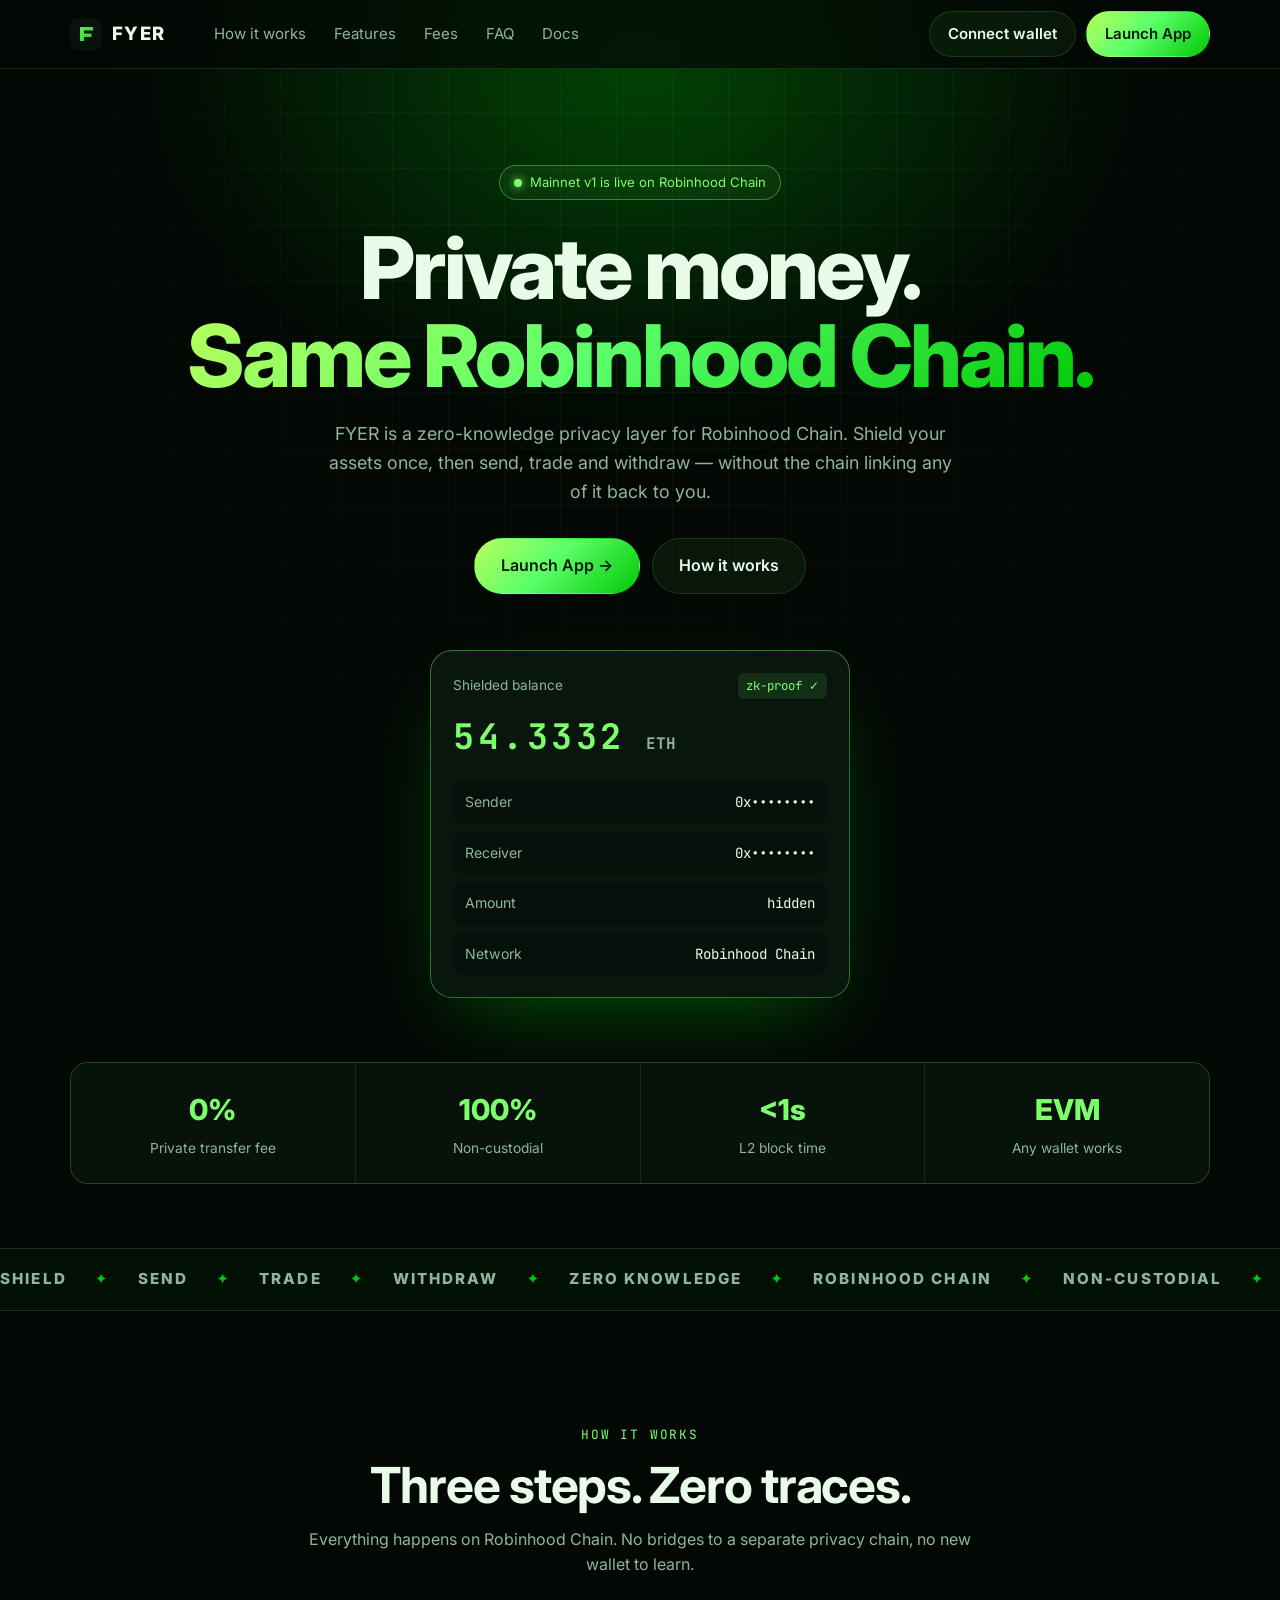
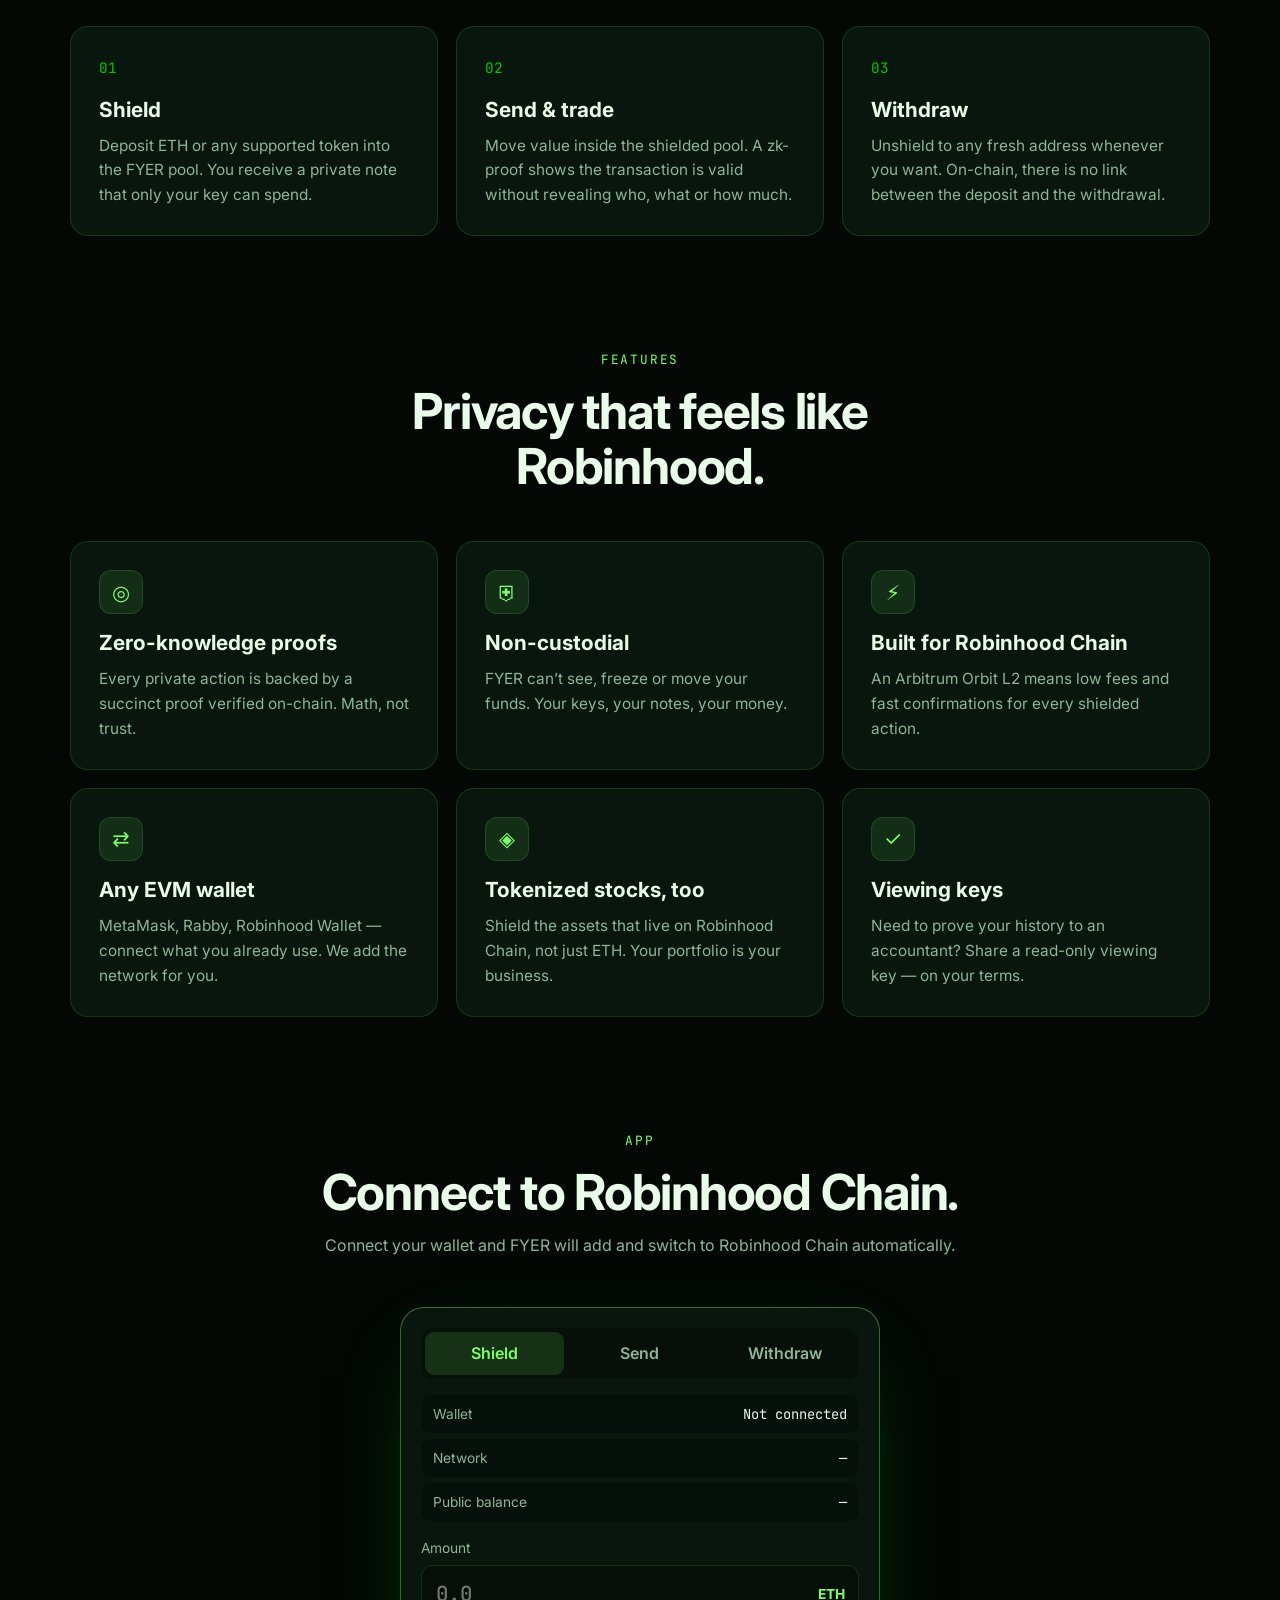
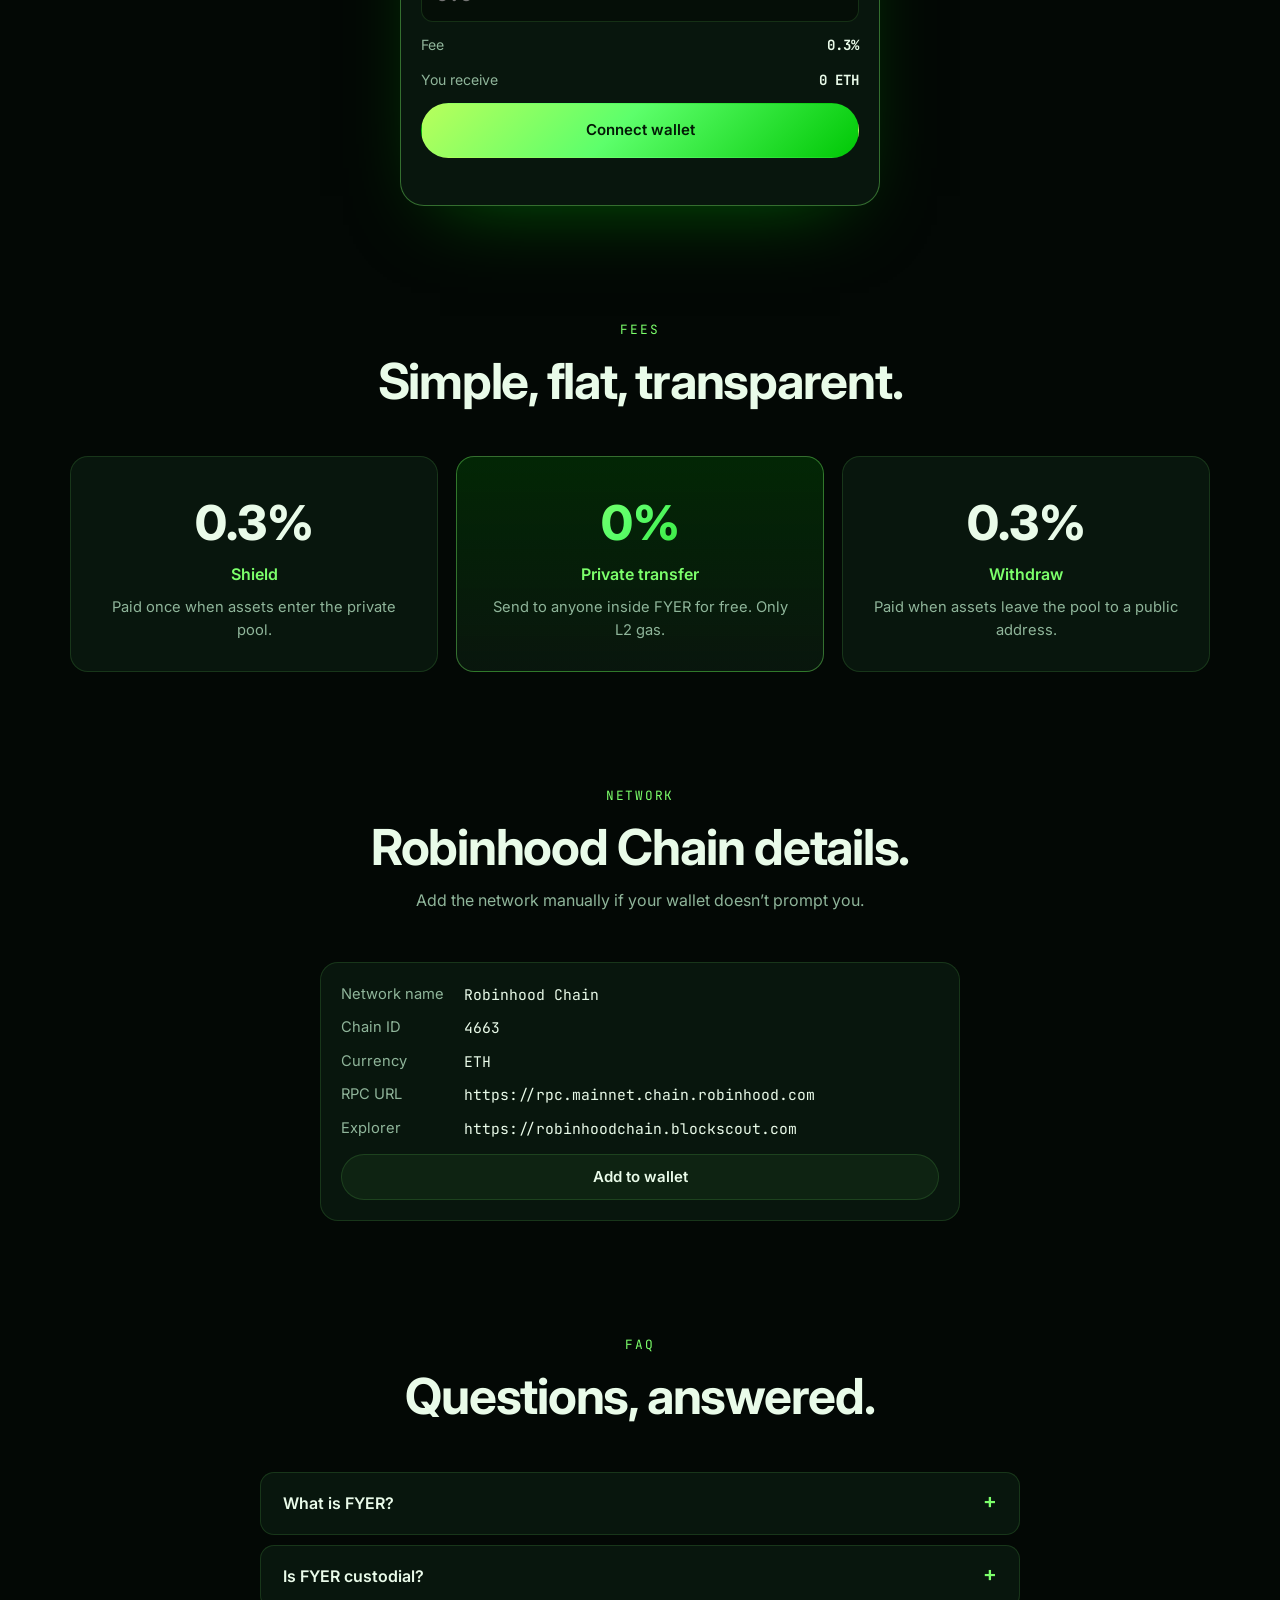
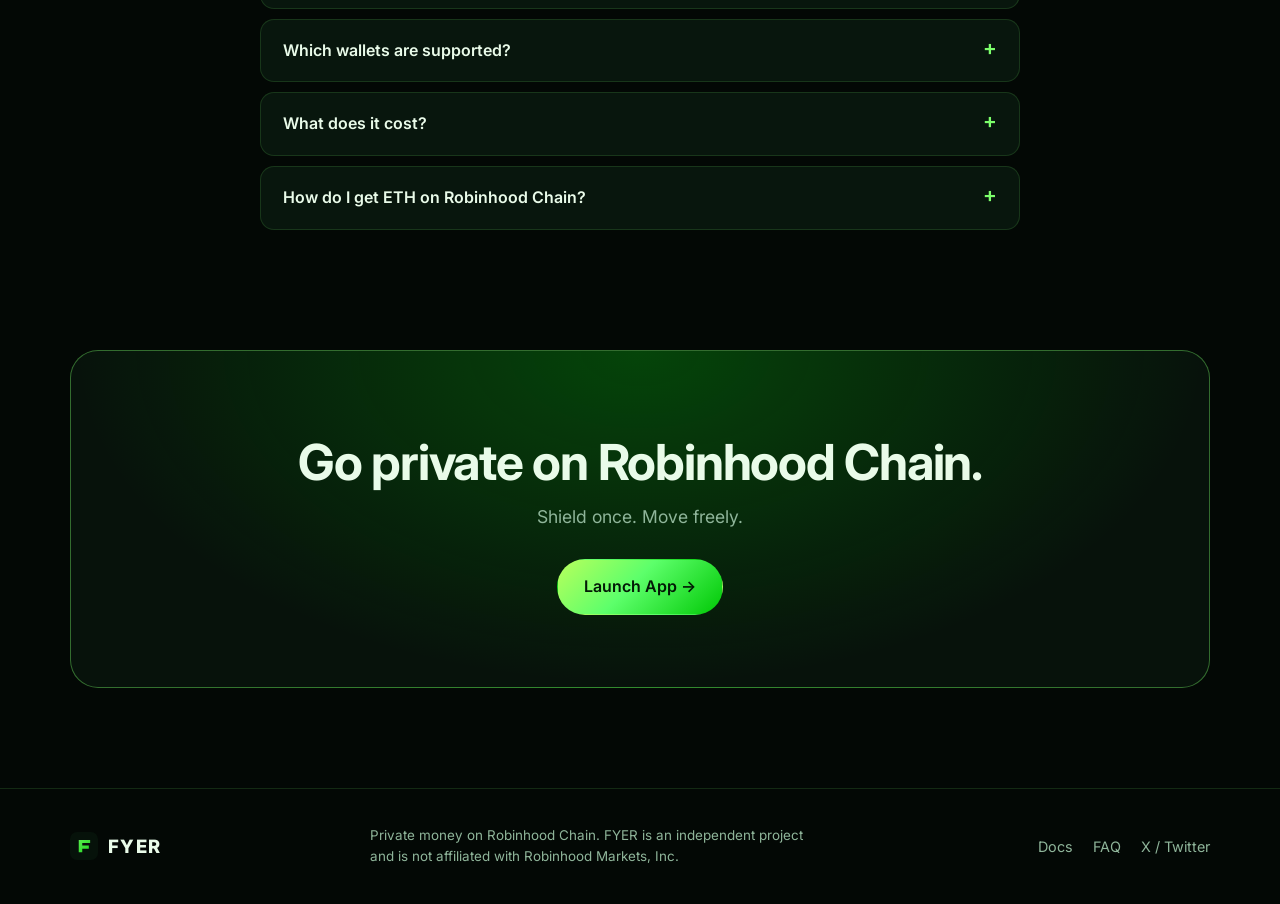
==== commit 79945ac6: "Switch FYER to Robinhood Chain mainnet v1 Drop testnet network, tabs and faucet FAQ; announce mainne" ====
--- a/index.html
+++ b/index.html
@@ -43,7 +43,7 @@
     <!-- HERO -->
     <section class="hero container">
       <div class="pill reveal">
-        <span class="dot"></span> Live on Robinhood Chain Testnet
+        <span class="dot"></span> Mainnet v1 is live on Robinhood Chain
       </div>
       <h1 class="reveal">
         Private money.<br />
@@ -218,10 +218,6 @@
         <p>Add the network manually if your wallet doesn’t prompt you.</p>
       </div>
       <div class="netbox reveal">
-        <div class="net-tabs">
-          <button class="tab active" data-net="testnet">Testnet</button>
-          <button class="tab" data-net="mainnet">Mainnet</button>
-        </div>
         <dl class="net" id="netDetails"></dl>
         <button class="btn btn-ghost" id="addNetBtn">Add to wallet</button>
       </div>
@@ -251,8 +247,8 @@
           <p>0.3% to shield, 0% for private transfers, 0.3% to withdraw — plus normal Robinhood Chain gas.</p>
         </details>
         <details class="reveal">
-          <summary>Where do I get testnet ETH?</summary>
-          <p>Use the official Robinhood Chain testnet faucet linked in the Robinhood Chain docs, then bridge or claim directly to your wallet.</p>
+          <summary>How do I get ETH on Robinhood Chain?</summary>
+          <p>Bridge ETH from Ethereum or another supported network using the official Robinhood Chain bridge, then shield it with FYER.</p>
         </details>
       </div>
     </section>
--- a/styles.css
+++ b/styles.css
@@ -142,7 +142,7 @@
 
 /* app */
 .app { max-width: 480px; margin: 0 auto; background: var(--panel); border: 1px solid var(--border-hi); border-radius: 24px; padding: 20px; box-shadow: 0 30px 80px -40px rgba(0,200,5,.5); }
-.app-tabs, .net-tabs { display: flex; gap: 6px; padding: 4px; background: rgba(0,0,0,.3); border-radius: 12px; margin-bottom: 16px; }
+.app-tabs { display: flex; gap: 6px; padding: 4px; background: rgba(0,0,0,.3); border-radius: 12px; margin-bottom: 16px; }
 .tab { flex: 1; background: none; border: 0; color: var(--muted); padding: 9px; border-radius: 9px; font-weight: 600; transition: background .2s, color .2s; }
 .tab.active { background: rgba(124,255,107,.14); color: var(--lime); }
 .app-status { display: grid; gap: 6px; margin-bottom: 16px; }
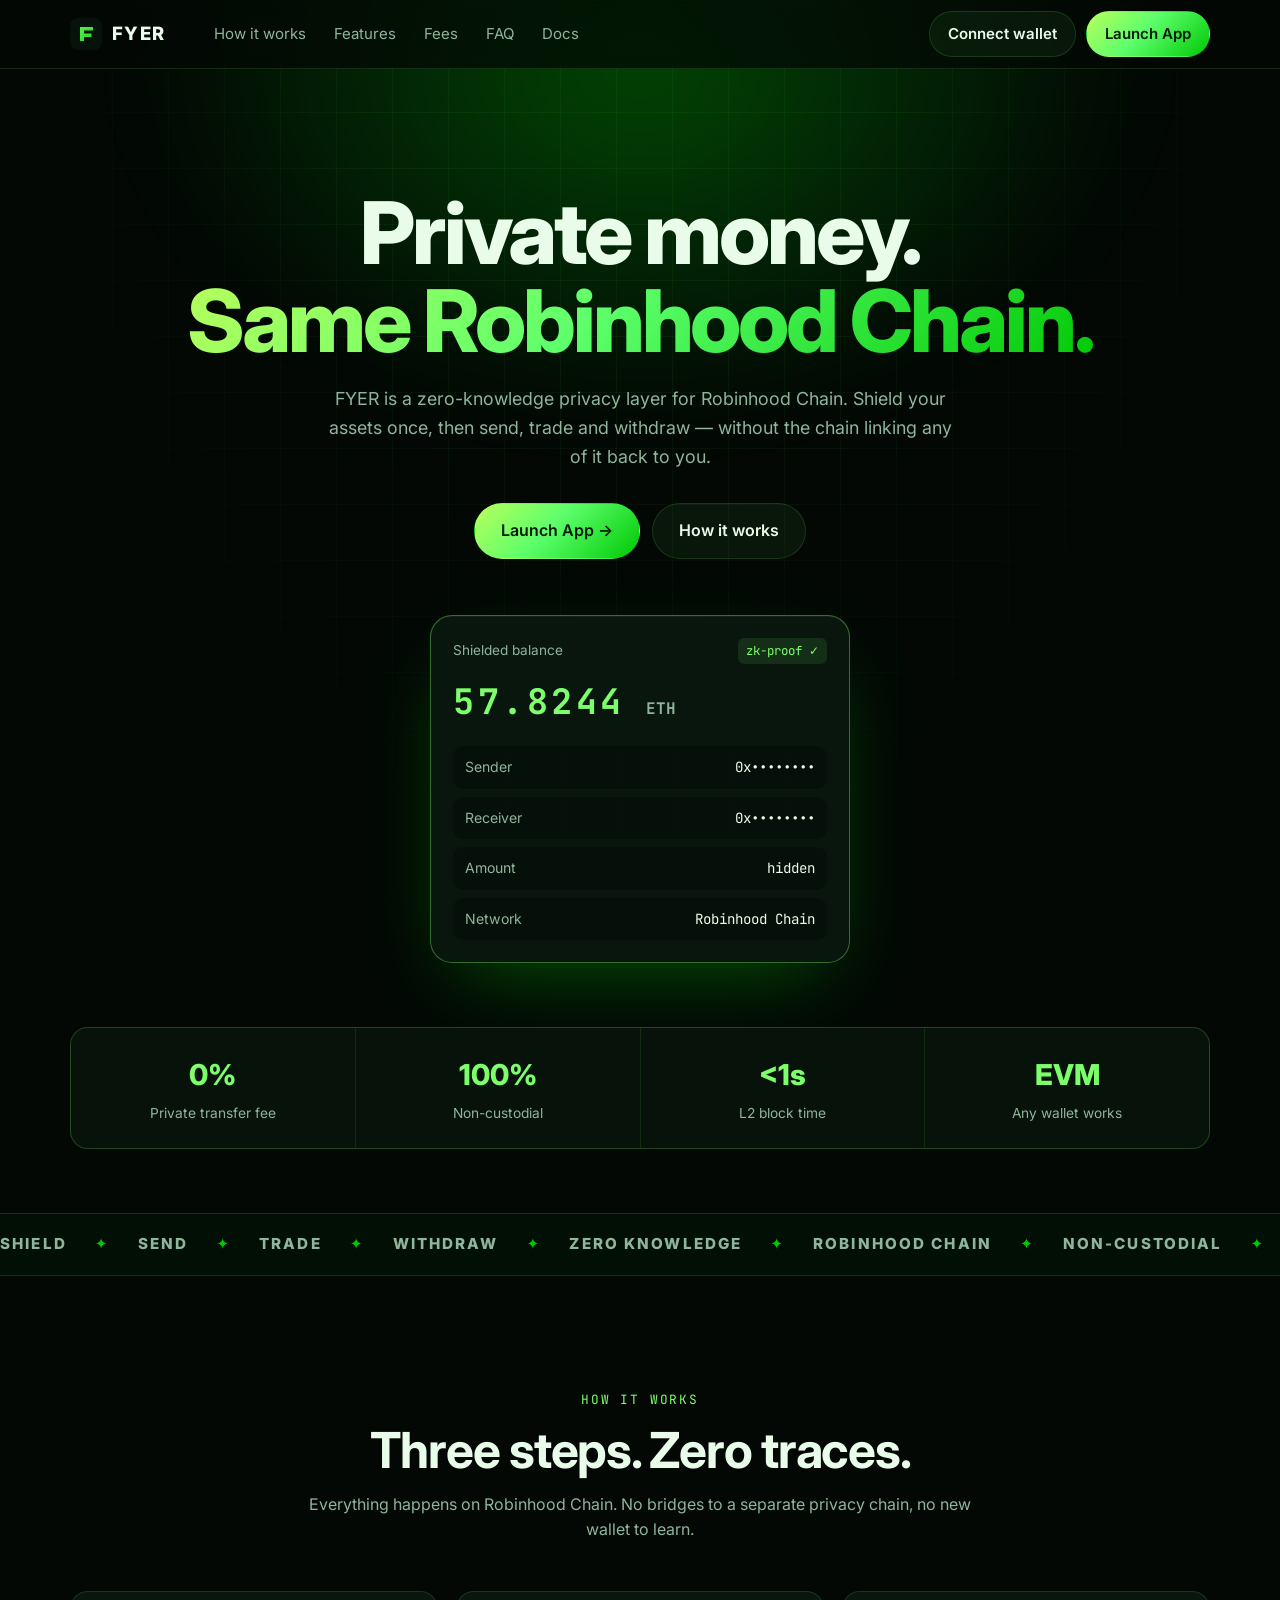
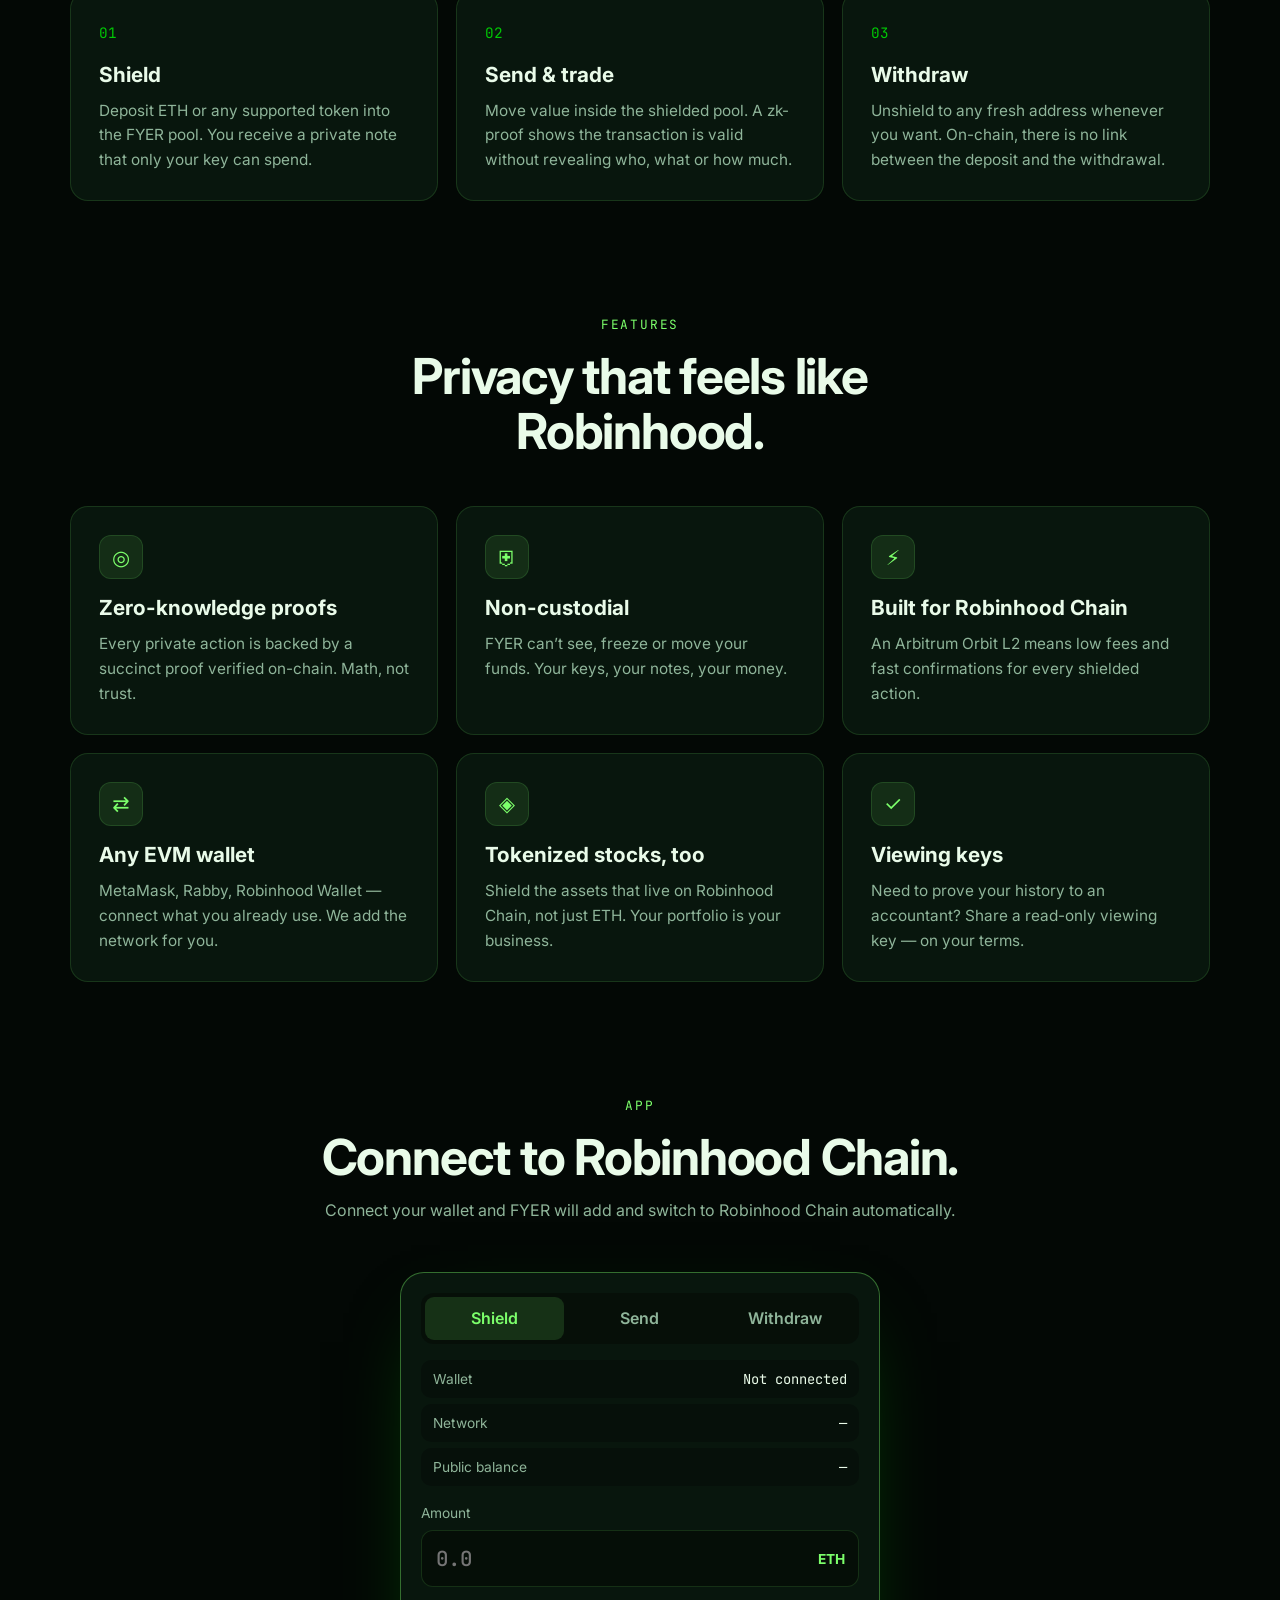
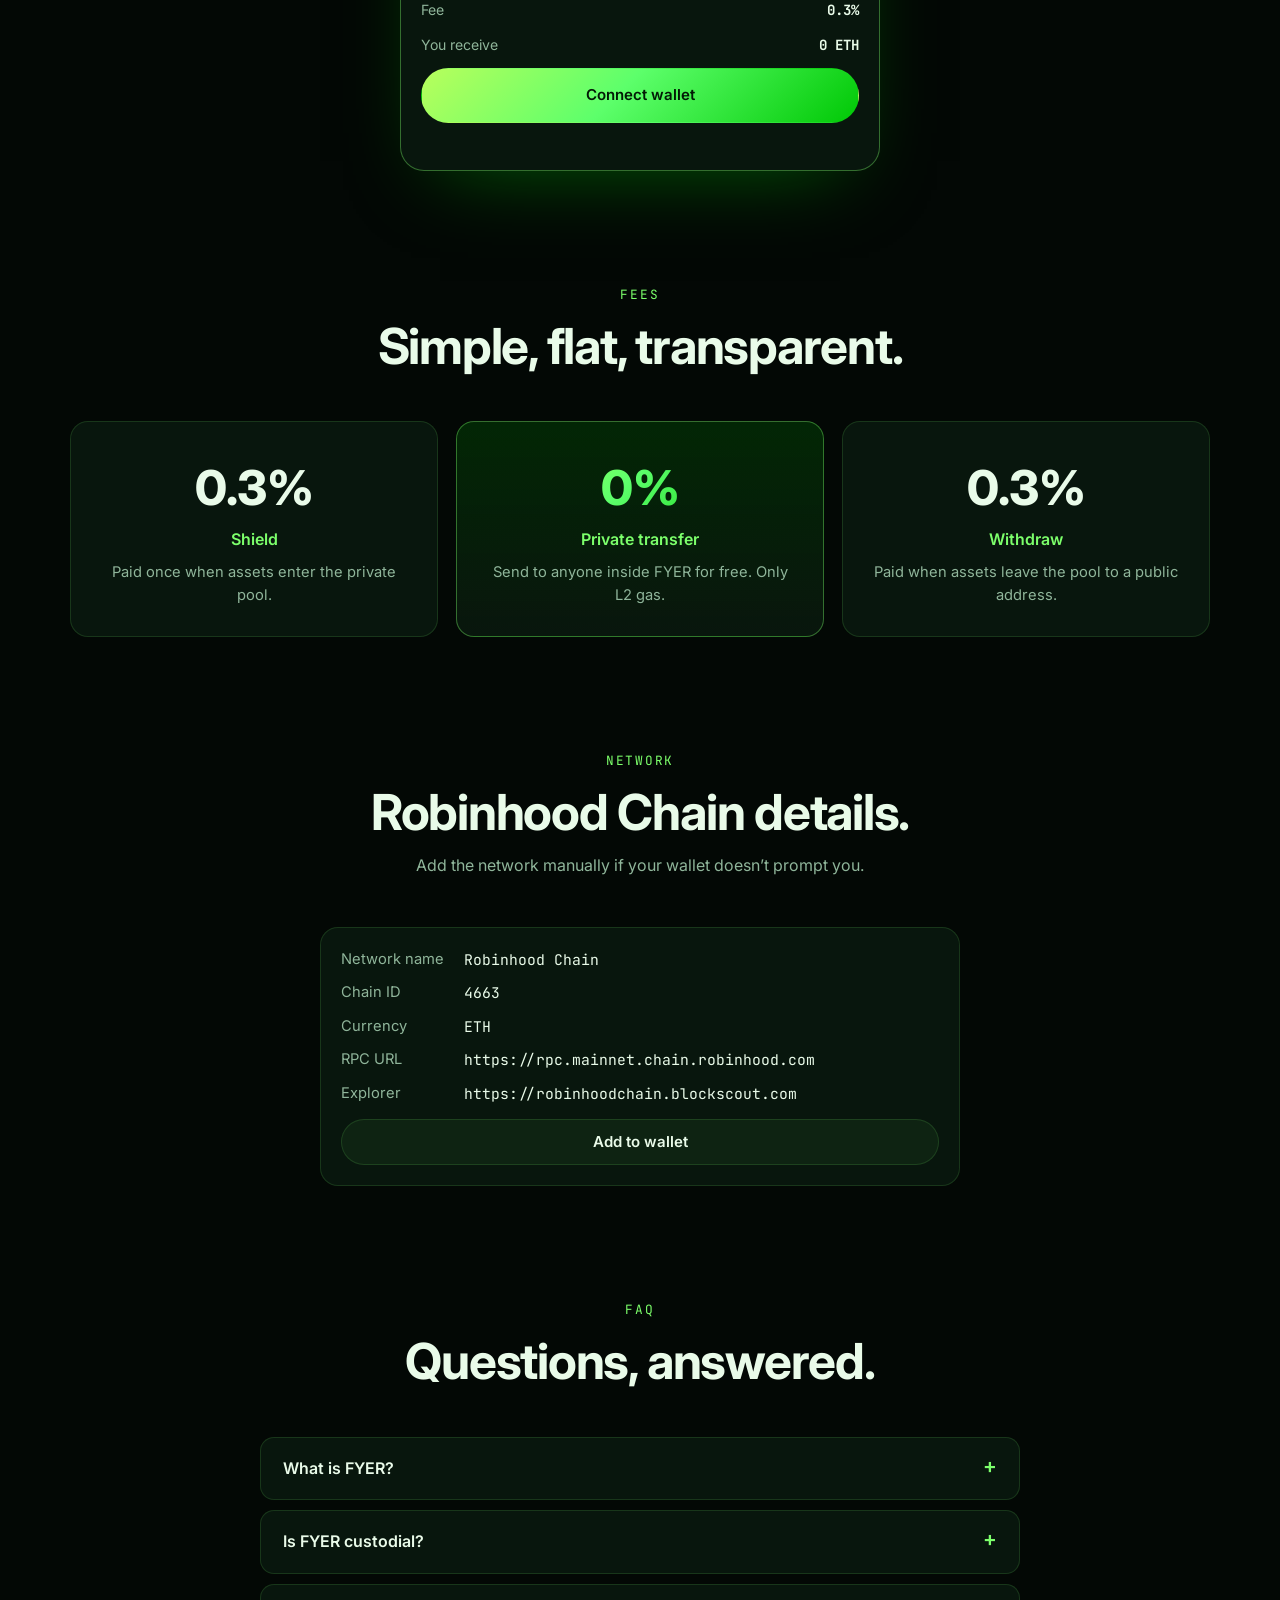
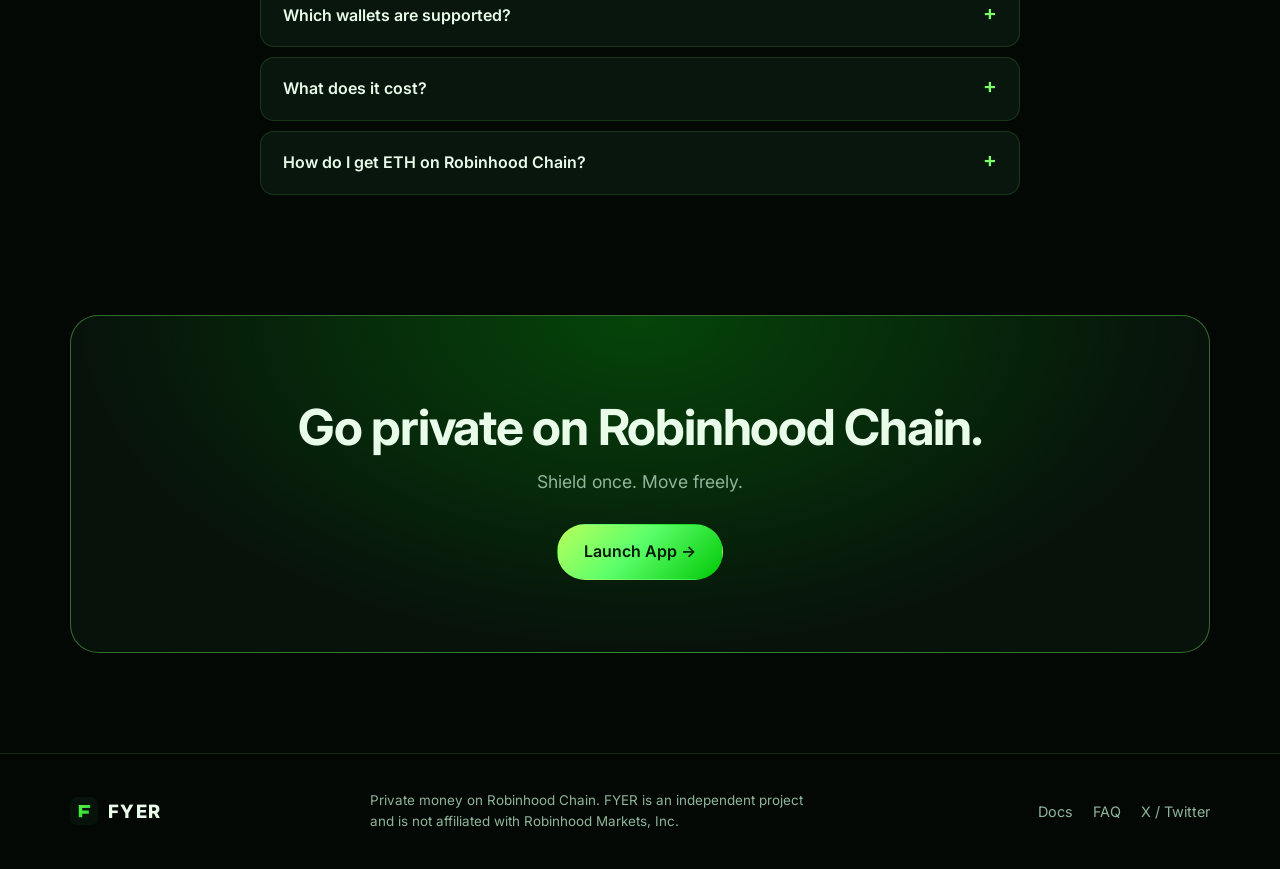
==== commit 853a0178: "Remove mainnet announcement from hero Co-Authored-By: Claude Opus 5.5 <noreply@anthropic.com> Claude" ====
--- a/index.html
+++ b/index.html
@@ -42,9 +42,6 @@
   <main id="top">
     <!-- HERO -->
     <section class="hero container">
-      <div class="pill reveal">
-        <span class="dot"></span> Mainnet v1 is live on Robinhood Chain
-      </div>
       <h1 class="reveal">
         Private money.<br />
         <span class="grad">Same Robinhood Chain.</span>
--- a/styles.css
+++ b/styles.css
@@ -80,13 +80,6 @@
 
 /* hero */
 .hero { padding: 96px 0 64px; text-align: center; display: flex; flex-direction: column; align-items: center; }
-.pill {
-  display: inline-flex; align-items: center; gap: 8px;
-  padding: 6px 14px; border-radius: 999px; font-size: .82rem; color: var(--lime);
-  border: 1px solid var(--border-hi); background: rgba(124,255,107,.06);
-}
-.dot { width: 8px; height: 8px; border-radius: 50%; background: var(--lime); box-shadow: 0 0 10px var(--lime); animation: pulse 1.8s infinite; }
-@keyframes pulse { 50% { opacity: .35; } }
 h1 { font-size: clamp(2.6rem, 7vw, 5.4rem); line-height: 1.02; letter-spacing: -.035em; font-weight: 800; margin: 24px 0 20px; }
 .grad { background: var(--grad); -webkit-background-clip: text; background-clip: text; color: transparent; }
 .lead { max-width: 640px; color: var(--muted); font-size: 1.12rem; }
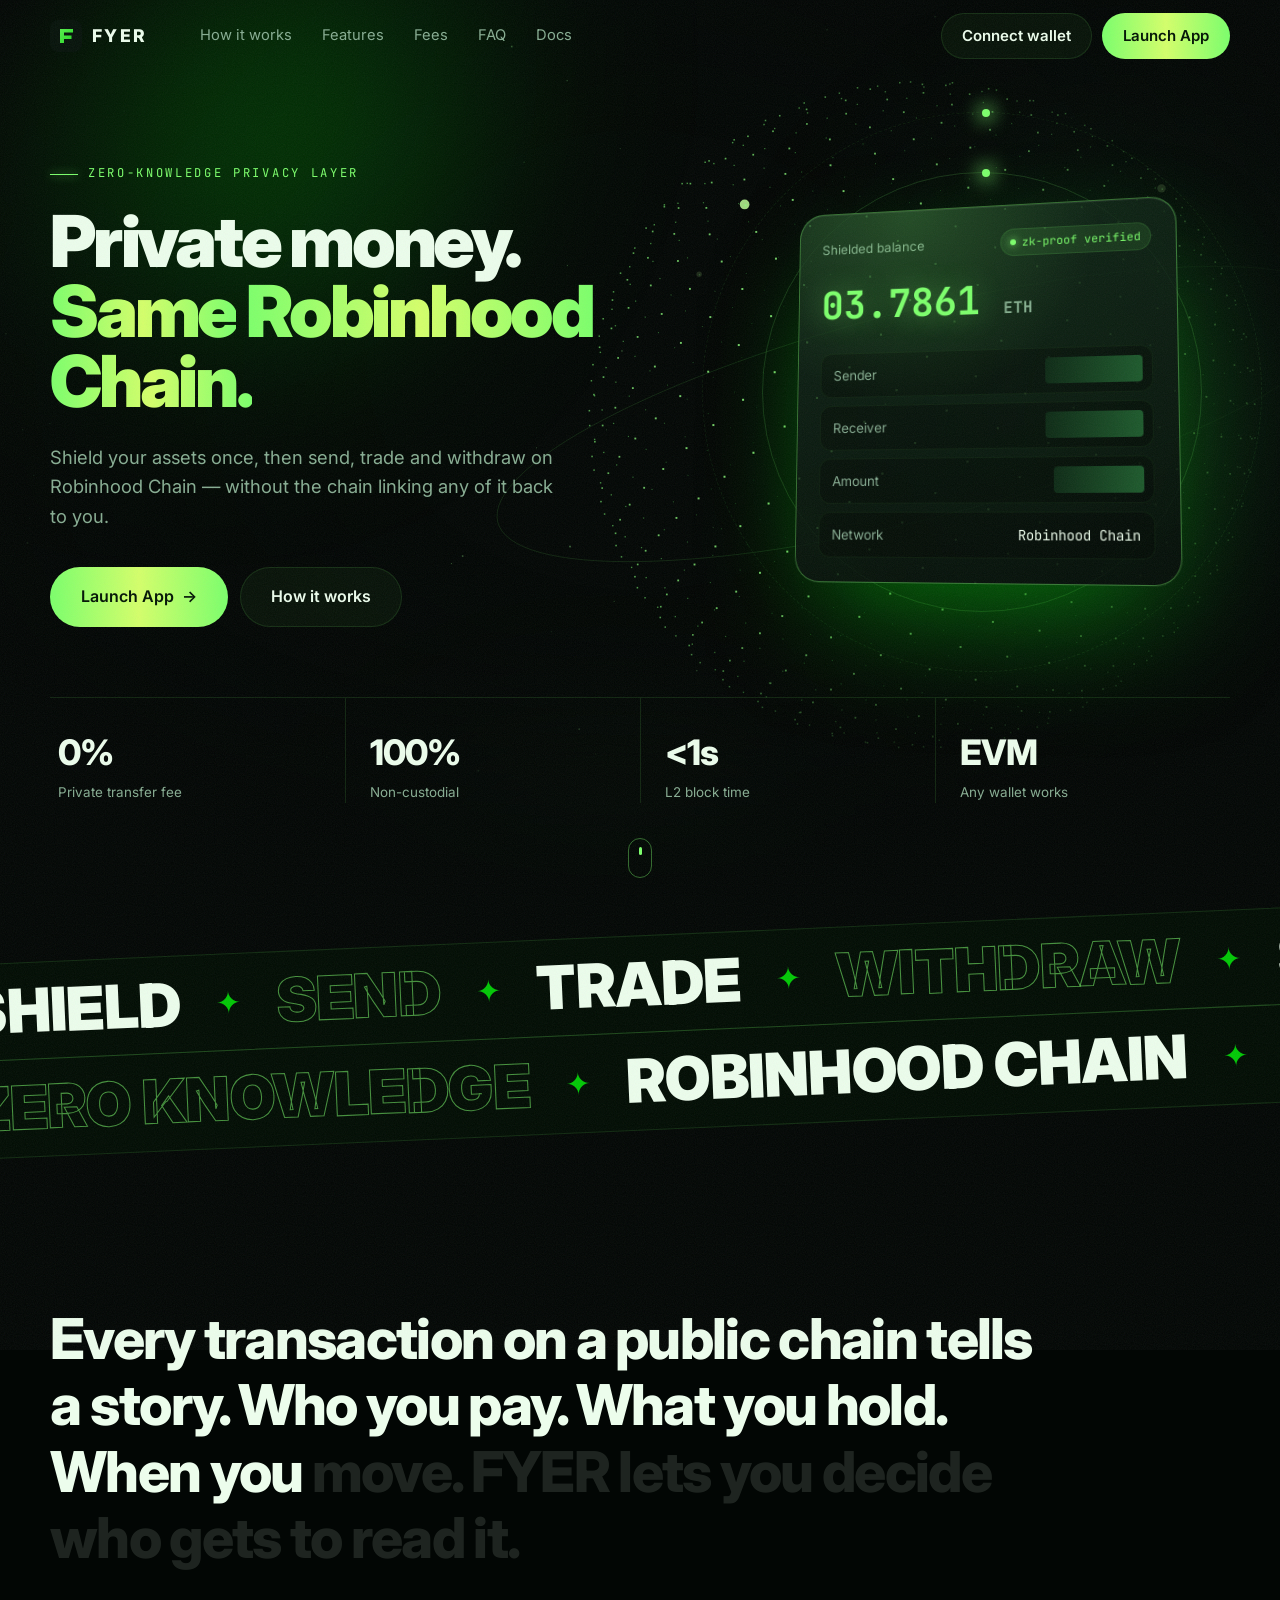
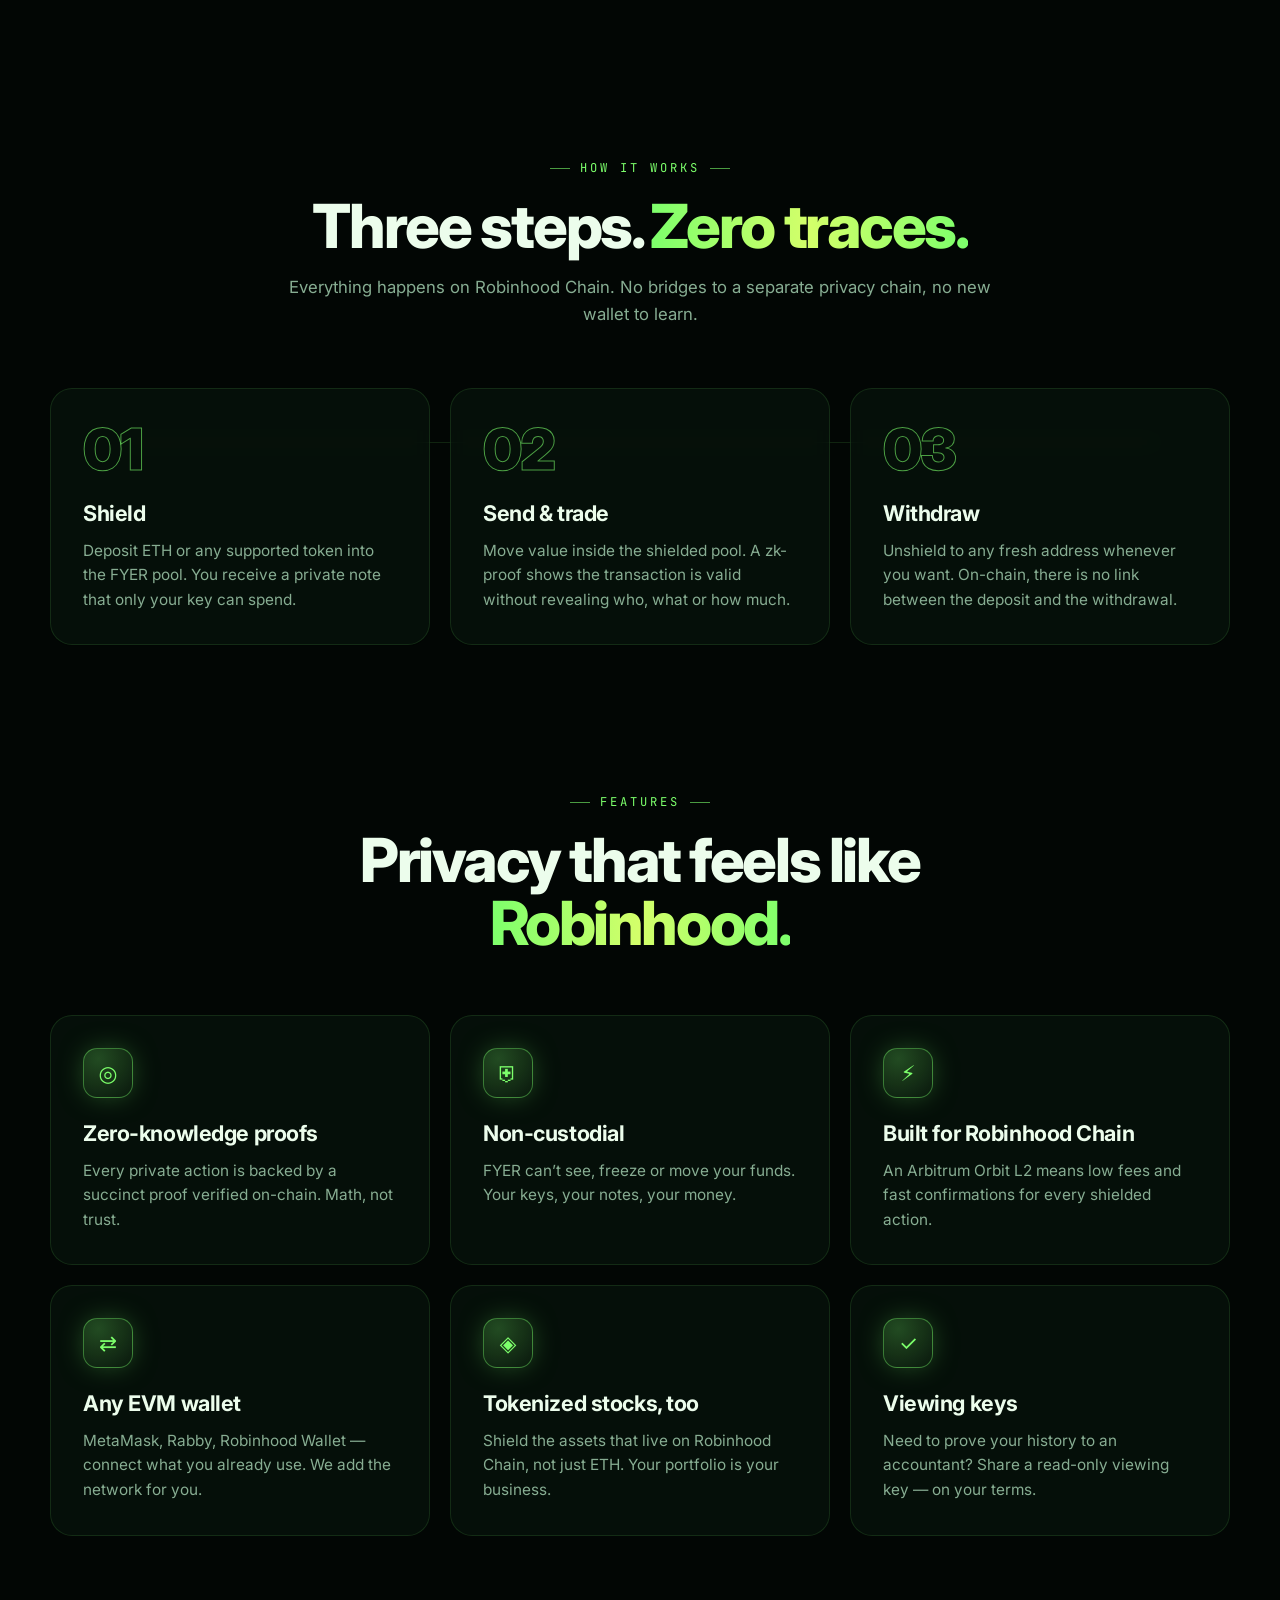
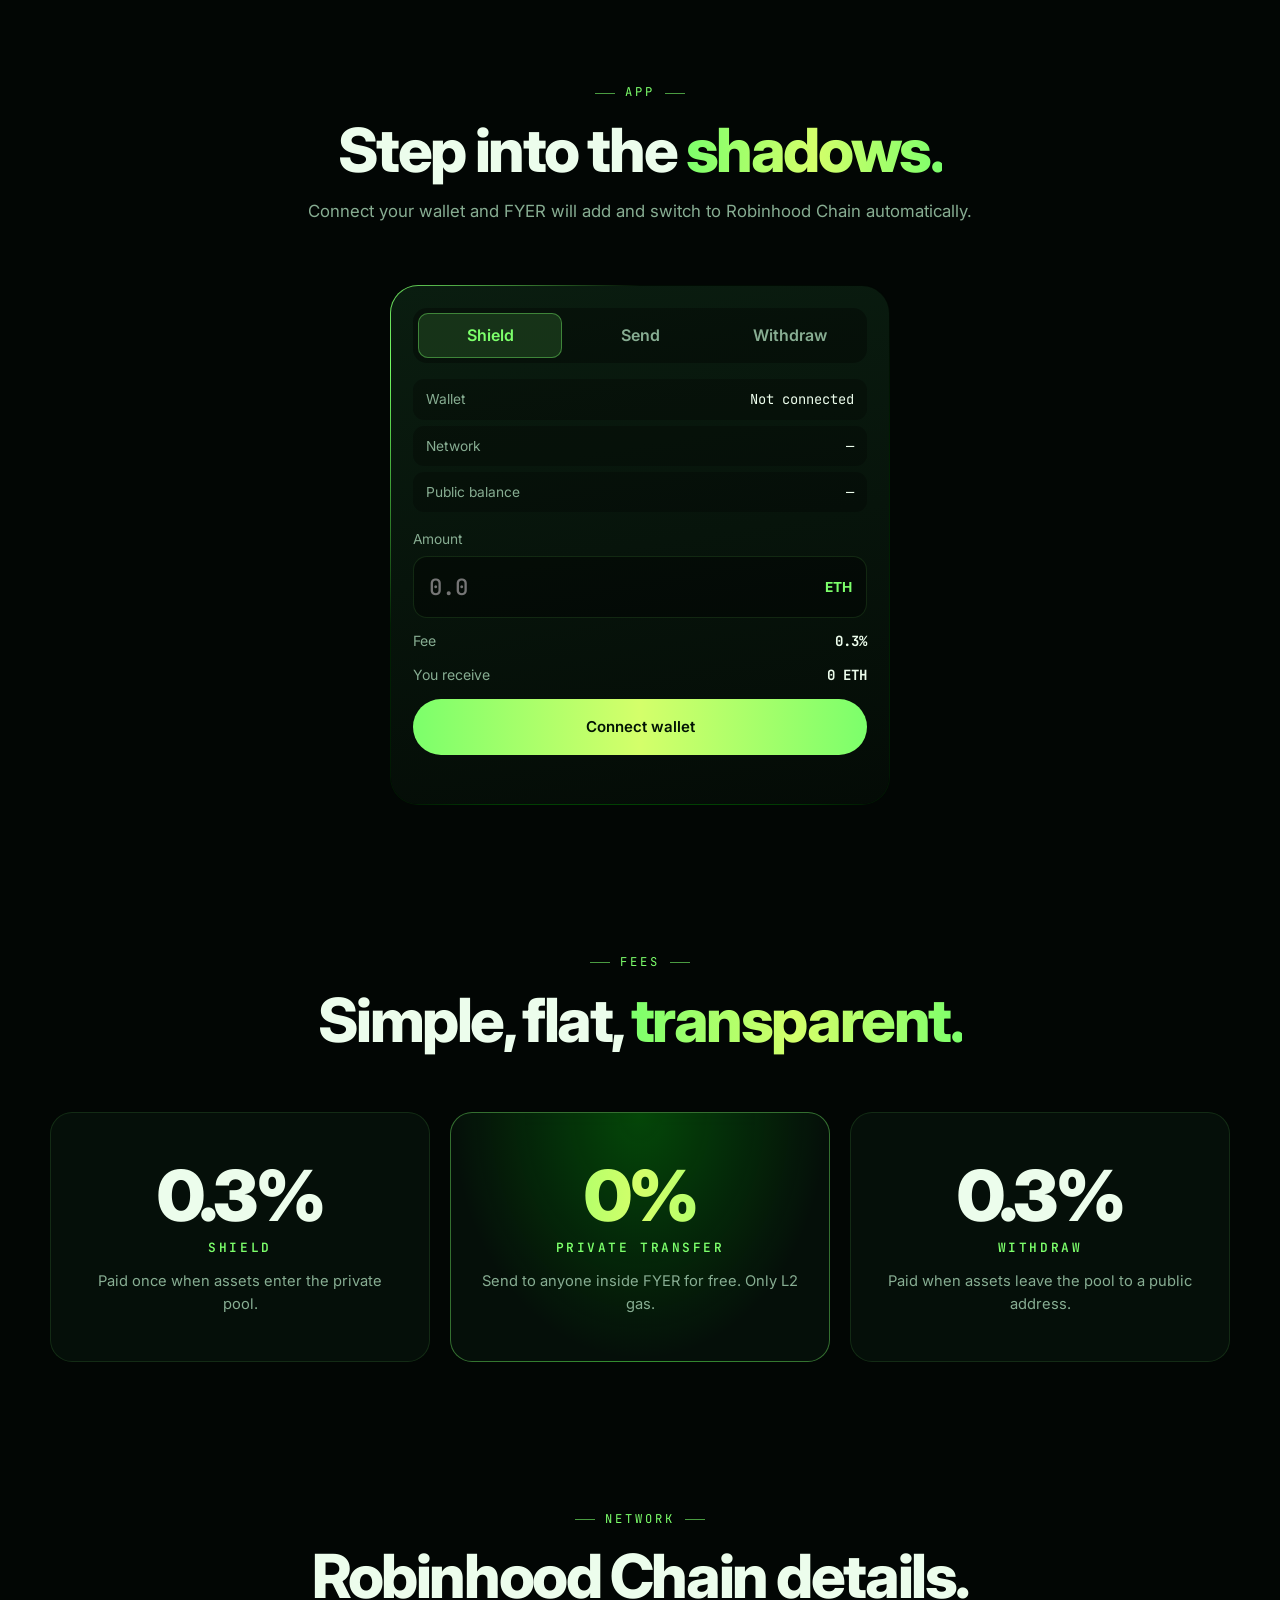
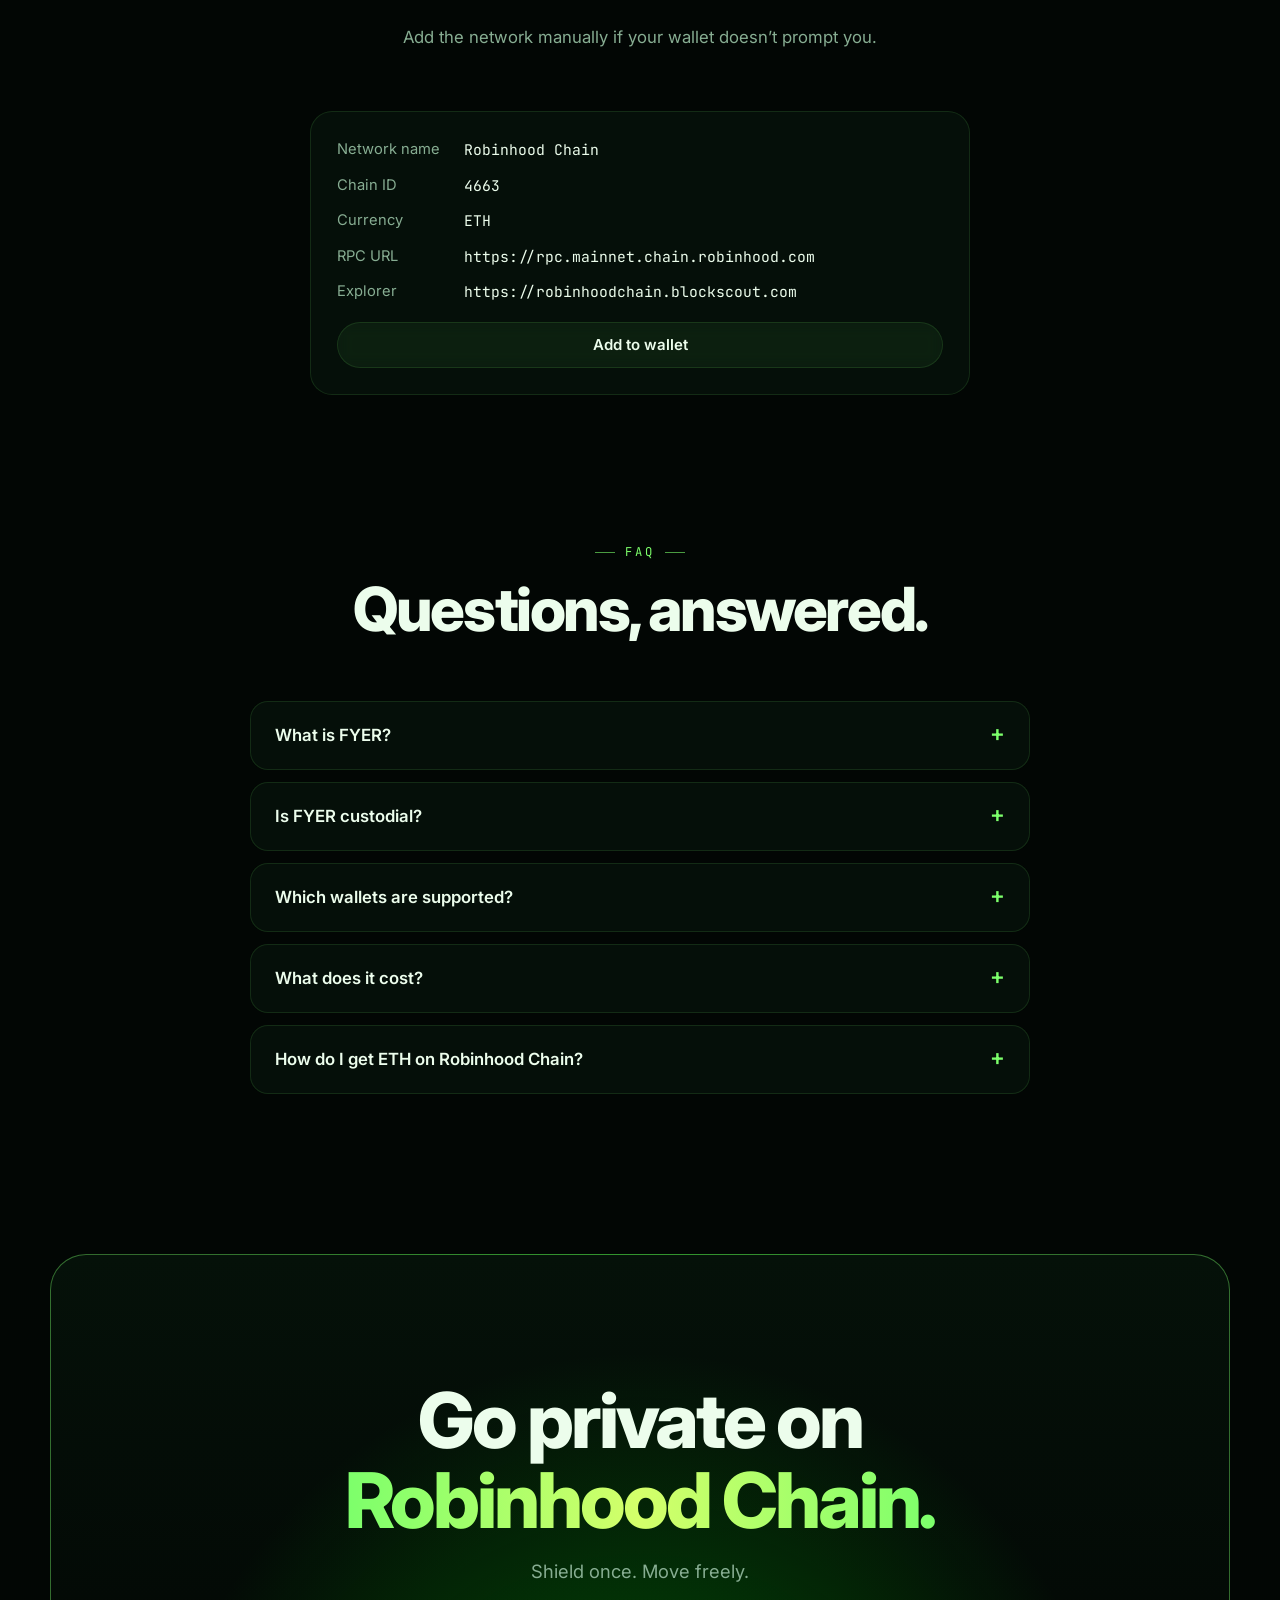
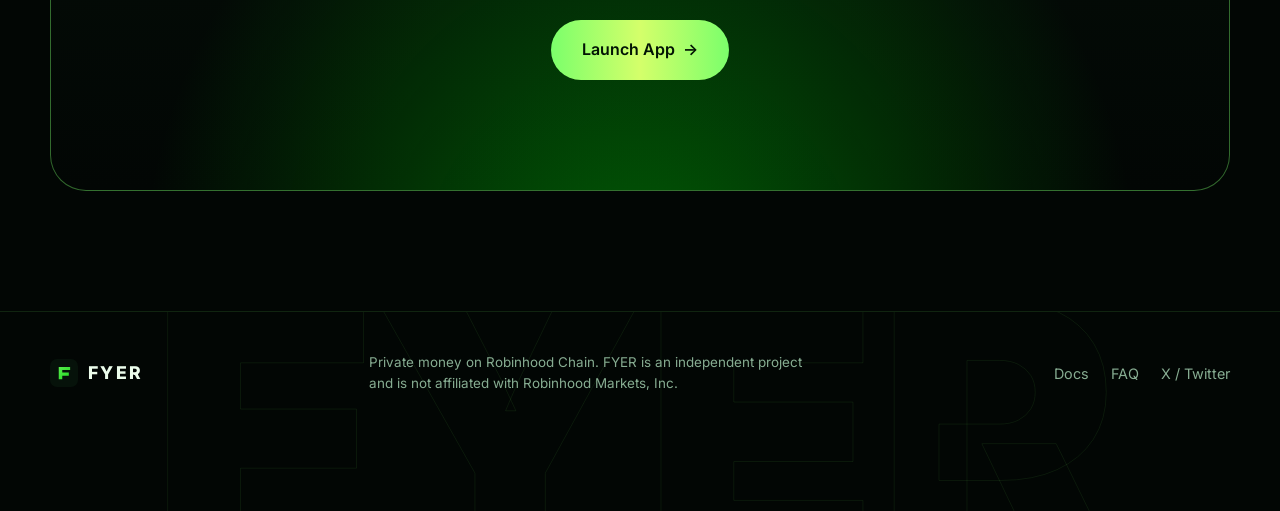
==== commit 48716d9a: "Make FYER landing page cinematic Add an opening title card, a rotating particle sphere behind the he" ====
--- a/index.html
+++ b/index.html
@@ -5,18 +5,29 @@
   <meta name="viewport" content="width=device-width, initial-scale=1" />
   <title>FYER · Private money. Same Robinhood Chain.</title>
   <meta name="description" content="FYER brings zero-knowledge privacy to Robinhood Chain. Shield once, then send, trade and withdraw without the chain linking it back to you." />
-  <meta name="theme-color" content="#030805" />
+  <meta name="theme-color" content="#020604" />
   <link rel="icon" href="assets/logo.svg" type="image/svg+xml" />
   <link rel="preconnect" href="https://fonts.googleapis.com" />
   <link rel="preconnect" href="https://fonts.gstatic.com" crossorigin />
-  <link href="https://fonts.googleapis.com/css2?family=Inter:wght@400;500;600;700;800&family=JetBrains+Mono:wght@400;600&display=swap" rel="stylesheet" />
+  <link href="https://fonts.googleapis.com/css2?family=Inter:wght@400;500;600;700;800;900&family=JetBrains+Mono:wght@400;600&display=swap" rel="stylesheet" />
   <link rel="stylesheet" href="styles.css" />
 </head>
 <body>
-  <div class="bg-grid" aria-hidden="true"></div>
-  <div class="bg-glow" aria-hidden="true"></div>
-
-  <header class="nav">
+  <!-- Opening title card -->
+  <div class="intro" aria-hidden="true">
+    <div class="intro-word">
+      <span style="--i:0">F</span><span style="--i:1">Y</span><span style="--i:2">E</span><span style="--i:3">R</span>
+    </div>
+    <div class="intro-line"></div>
+    <div class="intro-sub">Private money · Robinhood Chain</div>
+  </div>
+
+  <!-- Atmosphere -->
+  <div class="aurora" aria-hidden="true"><i></i><i></i><i></i></div>
+  <div class="grain" aria-hidden="true"></div>
+  <div class="cursor-glow" aria-hidden="true"></div>
+
+  <header class="nav" id="nav">
     <div class="container nav-inner">
       <a href="#top" class="brand">
         <img src="assets/logo.svg" alt="" width="32" height="32" />
@@ -41,72 +52,100 @@
 
   <main id="top">
     <!-- HERO -->
-    <section class="hero container">
-      <h1 class="reveal">
-        Private money.<br />
-        <span class="grad">Same Robinhood Chain.</span>
-      </h1>
-      <p class="lead reveal">
-        FYER is a zero-knowledge privacy layer for Robinhood Chain. Shield your
-        assets once, then send, trade and withdraw — without the chain linking
-        any of it back to you.
-      </p>
-      <div class="hero-cta reveal">
-        <a href="#app" class="btn btn-primary btn-lg">Launch App →</a>
-        <a href="#how" class="btn btn-ghost btn-lg">How it works</a>
-      </div>
-
-      <div class="hero-card reveal">
-        <div class="hc-head">
-          <span class="hc-title">Shielded balance</span>
-          <span class="hc-tag">zk-proof ✓</span>
-        </div>
-        <div class="hc-balance"><span class="blur" id="heroBal">●●●●●●</span> <small>ETH</small></div>
-        <div class="hc-rows">
-          <div class="hc-row"><span>Sender</span><code>0x••••••••</code></div>
-          <div class="hc-row"><span>Receiver</span><code>0x••••••••</code></div>
-          <div class="hc-row"><span>Amount</span><code>hidden</code></div>
-          <div class="hc-row"><span>Network</span><code>Robinhood Chain</code></div>
-        </div>
-      </div>
-
-      <div class="stats reveal">
-        <div class="stat"><b>0%</b><span>Private transfer fee</span></div>
-        <div class="stat"><b>100%</b><span>Non-custodial</span></div>
-        <div class="stat"><b>&lt;1s</b><span>L2 block time</span></div>
-        <div class="stat"><b>EVM</b><span>Any wallet works</span></div>
-      </div>
+    <section class="hero" id="hero">
+      <canvas id="scene" aria-hidden="true"></canvas>
+      <div class="hero-vignette" aria-hidden="true"></div>
+
+      <div class="container hero-inner">
+        <div class="hero-copy">
+          <span class="kicker"><b></b> Zero-knowledge privacy layer</span>
+          <h1 class="headline">
+            <span class="line"><span class="w" style="--i:0">Private</span> <span class="w" style="--i:1">money.</span></span>
+            <span class="line grad-line"><span class="w" style="--i:2">Same</span> <span class="w" style="--i:3">Robinhood</span> <span class="w" style="--i:4">Chain.</span></span>
+          </h1>
+          <p class="lead">
+            Shield your assets once, then send, trade and withdraw on Robinhood Chain —
+            without the chain linking any of it back to you.
+          </p>
+          <div class="hero-cta">
+            <a href="#app" class="btn btn-primary btn-lg magnetic">Launch App <span class="arr">→</span></a>
+            <a href="#how" class="btn btn-ghost btn-lg magnetic">How it works</a>
+          </div>
+        </div>
+
+        <div class="hero-visual">
+          <div class="orbit o1" aria-hidden="true"></div>
+          <div class="orbit o2" aria-hidden="true"></div>
+          <div class="hero-card tilt">
+            <div class="hc-shine" aria-hidden="true"></div>
+            <div class="hc-head">
+              <span class="hc-title">Shielded balance</span>
+              <span class="hc-tag"><i></i> zk-proof verified</span>
+            </div>
+            <div class="hc-balance"><span id="heroBal">00.0000</span> <small>ETH</small></div>
+            <div class="hc-rows">
+              <div class="hc-row"><span>Sender</span><code class="redact">0x7a3f…e91c</code></div>
+              <div class="hc-row"><span>Receiver</span><code class="redact">0x02bd…4f7a</code></div>
+              <div class="hc-row"><span>Amount</span><code class="redact">3.2500 ETH</code></div>
+              <div class="hc-row"><span>Network</span><code>Robinhood Chain</code></div>
+            </div>
+          </div>
+        </div>
+      </div>
+
+      <div class="container">
+        <div class="stats">
+          <div class="stat"><b>0%</b><span>Private transfer fee</span></div>
+          <div class="stat"><b>100%</b><span>Non-custodial</span></div>
+          <div class="stat"><b>&lt;1s</b><span>L2 block time</span></div>
+          <div class="stat"><b>EVM</b><span>Any wallet works</span></div>
+        </div>
+      </div>
+
+      <a href="#statement" class="scroll-cue" aria-label="Scroll down"><span></span></a>
     </section>
 
     <!-- MARQUEE -->
     <div class="marquee" aria-hidden="true">
-      <div class="marquee-track">
-        <span>SHIELD</span><i>✦</i><span>SEND</span><i>✦</i><span>TRADE</span><i>✦</i><span>WITHDRAW</span><i>✦</i>
-        <span>ZERO KNOWLEDGE</span><i>✦</i><span>ROBINHOOD CHAIN</span><i>✦</i><span>NON-CUSTODIAL</span><i>✦</i>
-        <span>SHIELD</span><i>✦</i><span>SEND</span><i>✦</i><span>TRADE</span><i>✦</i><span>WITHDRAW</span><i>✦</i>
-        <span>ZERO KNOWLEDGE</span><i>✦</i><span>ROBINHOOD CHAIN</span><i>✦</i><span>NON-CUSTODIAL</span><i>✦</i>
+      <div class="marquee-row">
+        <div class="marquee-track">
+          <span>SHIELD</span><i>✦</i><span class="o">SEND</span><i>✦</i><span>TRADE</span><i>✦</i><span class="o">WITHDRAW</span><i>✦</i>
+          <span>SHIELD</span><i>✦</i><span class="o">SEND</span><i>✦</i><span>TRADE</span><i>✦</i><span class="o">WITHDRAW</span><i>✦</i>
+        </div>
+      </div>
+      <div class="marquee-row rev">
+        <div class="marquee-track">
+          <span class="o">ZERO KNOWLEDGE</span><i>✦</i><span>ROBINHOOD CHAIN</span><i>✦</i><span class="o">NON-CUSTODIAL</span><i>✦</i>
+          <span class="o">ZERO KNOWLEDGE</span><i>✦</i><span>ROBINHOOD CHAIN</span><i>✦</i><span class="o">NON-CUSTODIAL</span><i>✦</i>
+        </div>
       </div>
     </div>
+
+    <!-- STATEMENT -->
+    <section class="statement container" id="statement">
+      <p class="statement-text" id="statementText">Every transaction on a public chain tells a story. Who you pay. What you hold. When you move. FYER lets you decide who gets to read it.</p>
+    </section>
 
     <!-- HOW IT WORKS -->
     <section id="how" class="section container">
       <div class="section-head reveal">
         <span class="eyebrow">How it works</span>
-        <h2>Three steps. Zero traces.</h2>
+        <h2>Three steps. <span class="grad">Zero traces.</span></h2>
         <p>Everything happens on Robinhood Chain. No bridges to a separate privacy chain, no new wallet to learn.</p>
       </div>
-      <div class="steps">
-        <article class="step reveal">
+      <div class="steps" id="steps">
+        <div class="steps-line" aria-hidden="true"><i></i></div>
+        <article class="step reveal" style="--d:0">
           <span class="step-n">01</span>
           <h3>Shield</h3>
           <p>Deposit ETH or any supported token into the FYER pool. You receive a private note that only your key can spend.</p>
         </article>
-        <article class="step reveal">
+        <article class="step reveal" style="--d:1">
           <span class="step-n">02</span>
           <h3>Send &amp; trade</h3>
           <p>Move value inside the shielded pool. A zk-proof shows the transaction is valid without revealing who, what or how much.</p>
         </article>
-        <article class="step reveal">
+        <article class="step reveal" style="--d:2">
           <span class="step-n">03</span>
           <h3>Withdraw</h3>
           <p>Unshield to any fresh address whenever you want. On-chain, there is no link between the deposit and the withdrawal.</p>
@@ -118,35 +157,35 @@
     <section id="features" class="section container">
       <div class="section-head reveal">
         <span class="eyebrow">Features</span>
-        <h2>Privacy that feels like Robinhood.</h2>
+        <h2>Privacy that feels like <span class="grad">Robinhood.</span></h2>
       </div>
       <div class="grid">
-        <article class="card reveal">
+        <article class="card spot reveal" style="--d:0">
           <div class="ic">◎</div>
           <h3>Zero-knowledge proofs</h3>
           <p>Every private action is backed by a succinct proof verified on-chain. Math, not trust.</p>
         </article>
-        <article class="card reveal">
+        <article class="card spot reveal" style="--d:1">
           <div class="ic">⛨</div>
           <h3>Non-custodial</h3>
           <p>FYER can’t see, freeze or move your funds. Your keys, your notes, your money.</p>
         </article>
-        <article class="card reveal">
+        <article class="card spot reveal" style="--d:2">
           <div class="ic">⚡</div>
           <h3>Built for Robinhood Chain</h3>
           <p>An Arbitrum Orbit L2 means low fees and fast confirmations for every shielded action.</p>
         </article>
-        <article class="card reveal">
+        <article class="card spot reveal" style="--d:0">
           <div class="ic">⇄</div>
           <h3>Any EVM wallet</h3>
           <p>MetaMask, Rabby, Robinhood Wallet — connect what you already use. We add the network for you.</p>
         </article>
-        <article class="card reveal">
+        <article class="card spot reveal" style="--d:1">
           <div class="ic">◈</div>
           <h3>Tokenized stocks, too</h3>
           <p>Shield the assets that live on Robinhood Chain, not just ETH. Your portfolio is your business.</p>
         </article>
-        <article class="card reveal">
+        <article class="card spot reveal" style="--d:2">
           <div class="ic">✓</div>
           <h3>Viewing keys</h3>
           <p>Need to prove your history to an accountant? Share a read-only viewing key — on your terms.</p>
@@ -158,39 +197,41 @@
     <section id="app" class="section container">
       <div class="section-head reveal">
         <span class="eyebrow">App</span>
-        <h2>Connect to Robinhood Chain.</h2>
+        <h2>Step into the <span class="grad">shadows.</span></h2>
         <p>Connect your wallet and FYER will add and switch to Robinhood Chain automatically.</p>
       </div>
-      <div class="app reveal">
-        <div class="app-tabs" role="tablist">
-          <button class="tab active" data-tab="shield">Shield</button>
-          <button class="tab" data-tab="send">Send</button>
-          <button class="tab" data-tab="withdraw">Withdraw</button>
-        </div>
-
-        <div class="app-status">
-          <div><span>Wallet</span><code id="appAddr">Not connected</code></div>
-          <div><span>Network</span><code id="appNet">—</code></div>
-          <div><span>Public balance</span><code id="appBal">—</code></div>
-        </div>
-
-        <form class="app-form" id="appForm">
-          <label class="field" id="fieldTo" hidden>
-            <span>Recipient (FYER address or 0x…)</span>
-            <input type="text" id="inTo" placeholder="0x…" autocomplete="off" />
-          </label>
-          <label class="field">
-            <span>Amount</span>
-            <div class="amount">
-              <input type="number" id="inAmt" placeholder="0.0" min="0" step="any" />
-              <span class="token">ETH</span>
-            </div>
-          </label>
-          <div class="fee-line"><span>Fee</span><b id="feeVal">0.3%</b></div>
-          <div class="fee-line"><span>You receive</span><b id="recvVal">0 ETH</b></div>
-          <button type="submit" class="btn btn-primary btn-block" id="appSubmit">Connect wallet</button>
-          <p class="app-note" id="appNote"></p>
-        </form>
+      <div class="app-wrap reveal">
+        <div class="app">
+          <div class="app-tabs" role="tablist">
+            <button class="tab active" data-tab="shield">Shield</button>
+            <button class="tab" data-tab="send">Send</button>
+            <button class="tab" data-tab="withdraw">Withdraw</button>
+          </div>
+
+          <div class="app-status">
+            <div><span>Wallet</span><code id="appAddr">Not connected</code></div>
+            <div><span>Network</span><code id="appNet">—</code></div>
+            <div><span>Public balance</span><code id="appBal">—</code></div>
+          </div>
+
+          <form class="app-form" id="appForm">
+            <label class="field" id="fieldTo" hidden>
+              <span>Recipient (FYER address or 0x…)</span>
+              <input type="text" id="inTo" placeholder="0x…" autocomplete="off" />
+            </label>
+            <label class="field">
+              <span>Amount</span>
+              <div class="amount">
+                <input type="number" id="inAmt" placeholder="0.0" min="0" step="any" />
+                <span class="token">ETH</span>
+              </div>
+            </label>
+            <div class="fee-line"><span>Fee</span><b id="feeVal">0.3%</b></div>
+            <div class="fee-line"><span>You receive</span><b id="recvVal">0 ETH</b></div>
+            <button type="submit" class="btn btn-primary btn-block" id="appSubmit">Connect wallet</button>
+            <p class="app-note" id="appNote"></p>
+          </form>
+        </div>
       </div>
     </section>
 
@@ -198,12 +239,12 @@
     <section id="fees" class="section container">
       <div class="section-head reveal">
         <span class="eyebrow">Fees</span>
-        <h2>Simple, flat, transparent.</h2>
+        <h2>Simple, flat, <span class="grad">transparent.</span></h2>
       </div>
       <div class="fees">
-        <div class="fee reveal"><b>0.3%</b><span>Shield</span><p>Paid once when assets enter the private pool.</p></div>
-        <div class="fee fee-hi reveal"><b>0%</b><span>Private transfer</span><p>Send to anyone inside FYER for free. Only L2 gas.</p></div>
-        <div class="fee reveal"><b>0.3%</b><span>Withdraw</span><p>Paid when assets leave the pool to a public address.</p></div>
+        <div class="fee spot reveal" style="--d:0"><b data-count="0.3" data-suffix="%">0.3%</b><span>Shield</span><p>Paid once when assets enter the private pool.</p></div>
+        <div class="fee fee-hi spot reveal" style="--d:1"><b data-count="0" data-suffix="%">0%</b><span>Private transfer</span><p>Send to anyone inside FYER for free. Only L2 gas.</p></div>
+        <div class="fee spot reveal" style="--d:2"><b data-count="0.3" data-suffix="%">0.3%</b><span>Withdraw</span><p>Paid when assets leave the pool to a public address.</p></div>
       </div>
     </section>
 
@@ -227,23 +268,23 @@
         <h2>Questions, answered.</h2>
       </div>
       <div class="faq">
-        <details class="reveal">
+        <details class="reveal" style="--d:0">
           <summary>What is FYER?</summary>
           <p>FYER is a privacy layer for Robinhood Chain. It lets you shield assets into a zero-knowledge pool and then transact privately on the same chain.</p>
         </details>
-        <details class="reveal">
+        <details class="reveal" style="--d:1">
           <summary>Is FYER custodial?</summary>
           <p>No. Funds sit in an on-chain contract and can only be spent with proofs generated from your own keys. Nobody — including the FYER team — can move them.</p>
         </details>
-        <details class="reveal">
+        <details class="reveal" style="--d:2">
           <summary>Which wallets are supported?</summary>
           <p>Any EVM wallet that injects <code>window.ethereum</code>: MetaMask, Rabby, Coinbase Wallet, Robinhood Wallet and more.</p>
         </details>
-        <details class="reveal">
+        <details class="reveal" style="--d:3">
           <summary>What does it cost?</summary>
           <p>0.3% to shield, 0% for private transfers, 0.3% to withdraw — plus normal Robinhood Chain gas.</p>
         </details>
-        <details class="reveal">
+        <details class="reveal" style="--d:4">
           <summary>How do I get ETH on Robinhood Chain?</summary>
           <p>Bridge ETH from Ethereum or another supported network using the official Robinhood Chain bridge, then shield it with FYER.</p>
         </details>
@@ -252,13 +293,15 @@
 
     <!-- CTA -->
     <section class="cta container reveal">
-      <h2>Go private on Robinhood Chain.</h2>
+      <div class="cta-rings" aria-hidden="true"><i></i><i></i><i></i></div>
+      <h2>Go private on<br /><span class="grad">Robinhood Chain.</span></h2>
       <p>Shield once. Move freely.</p>
-      <a href="#app" class="btn btn-primary btn-lg">Launch App →</a>
+      <a href="#app" class="btn btn-primary btn-lg magnetic">Launch App <span class="arr">→</span></a>
     </section>
   </main>
 
   <footer class="footer">
+    <div class="footer-mark" aria-hidden="true">FYER</div>
     <div class="container footer-inner">
       <a href="#top" class="brand">
         <img src="assets/logo.svg" alt="" width="28" height="28" />
@@ -277,5 +320,6 @@
 
   <script src="config.js"></script>
   <script src="app.js"></script>
+  <script src="cinematic.js"></script>
 </body>
 </html>
--- a/styles.css
+++ b/styles.css
@@ -1,16 +1,18 @@
 :root {
-  --bg: #030805;
-  --bg-2: #07120b;
-  --panel: rgba(12, 28, 17, 0.72);
-  --border: rgba(124, 255, 107, 0.14);
-  --border-hi: rgba(124, 255, 107, 0.38);
-  --text: #e9fbe9;
-  --muted: #8fb59a;
+  --bg: #020604;
+  --bg-2: #06110a;
+  --panel: rgba(10, 24, 15, 0.55);
+  --border: rgba(124, 255, 107, 0.12);
+  --border-hi: rgba(124, 255, 107, 0.4);
+  --text: #ecfdec;
+  --muted: #87ad92;
   --green: #00c805;
   --lime: #7cff6b;
-  --grad: linear-gradient(135deg, #b8ff5c 0%, #5dff6b 45%, #00c805 100%);
-  --radius: 18px;
+  --grad: linear-gradient(90deg, #7cff6b 0%, #d4ff6a 25%, #7cff6b 50%, #00c805 75%, #7cff6b 100%);
+  --radius: 22px;
+  --ease: cubic-bezier(.16, 1, .3, 1);
   --mono: "JetBrains Mono", ui-monospace, monospace;
+  --intro: 1.9s;
 }
 
 * { box-sizing: border-box; margin: 0; padding: 0; }
@@ -27,198 +29,333 @@
 code { font-family: var(--mono); }
 button { font: inherit; cursor: pointer; }
 [hidden] { display: none !important; }
-
-.container { width: min(1140px, 100% - 32px); margin-inline: auto; }
-
-/* background */
-.bg-grid {
-  position: fixed; inset: 0; z-index: -2;
-  background-image:
-    linear-gradient(rgba(124,255,107,.05) 1px, transparent 1px),
-    linear-gradient(90deg, rgba(124,255,107,.05) 1px, transparent 1px);
-  background-size: 56px 56px;
-  mask-image: radial-gradient(ellipse at 50% 0%, #000 30%, transparent 75%);
-}
-.bg-glow {
-  position: fixed; z-index: -1; left: 50%; top: -280px;
-  width: 1000px; height: 700px; transform: translateX(-50%);
-  background: radial-gradient(closest-side, rgba(0,200,5,.32), transparent);
-  filter: blur(40px); pointer-events: none;
-}
-
-/* nav */
+::selection { background: var(--lime); color: #021004; }
+
+.container { width: min(1180px, 100% - 32px); margin-inline: auto; }
+main { overflow-x: clip; }
+
+/* ---------- intro title card ---------- */
+.intro {
+  position: fixed; inset: 0; z-index: 200; background: #010302;
+  display: grid; place-content: center; justify-items: center; gap: 18px;
+  animation: introOut .9s var(--ease) calc(var(--intro) - .4s) forwards;
+  pointer-events: none;
+}
+.intro-word { display: flex; overflow: hidden; font-weight: 900; font-size: clamp(3.5rem, 12vw, 8rem); letter-spacing: .12em; line-height: 1; }
+.intro-word span {
+  display: inline-block; transform: translateY(110%);
+  background: var(--grad); -webkit-background-clip: text; background-clip: text; color: transparent;
+  animation: rise .9s var(--ease) calc(.1s + var(--i) * .08s) forwards;
+}
+.intro-line { width: 0; height: 1px; background: linear-gradient(90deg, transparent, var(--lime), transparent); animation: grow 1s var(--ease) .5s forwards; }
+.intro-sub { font-family: var(--mono); font-size: .78rem; letter-spacing: .3em; text-transform: uppercase; color: var(--muted); opacity: 0; animation: fade .8s ease .8s forwards; }
+@keyframes introOut { to { clip-path: inset(0 0 100% 0); visibility: hidden; } }
+@keyframes rise { to { transform: none; } }
+@keyframes grow { to { width: min(320px, 60vw); } }
+@keyframes fade { to { opacity: 1; } }
+
+/* ---------- atmosphere ---------- */
+.aurora { position: fixed; inset: 0; z-index: -2; overflow: hidden; pointer-events: none; }
+.aurora i { position: absolute; border-radius: 50%; filter: blur(90px); opacity: .55; mix-blend-mode: screen; }
+.aurora i:nth-child(1) { width: 60vw; height: 60vw; left: -15vw; top: -25vw; background: radial-gradient(circle, #00c805 0%, transparent 65%); animation: drift1 22s ease-in-out infinite alternate; }
+.aurora i:nth-child(2) { width: 50vw; height: 50vw; right: -15vw; top: 10vh; background: radial-gradient(circle, #1f7a3a 0%, transparent 65%); animation: drift2 28s ease-in-out infinite alternate; }
+.aurora i:nth-child(3) { width: 45vw; height: 45vw; left: 25vw; bottom: -30vw; background: radial-gradient(circle, #6dff4f 0%, transparent 60%); opacity: .25; animation: drift3 26s ease-in-out infinite alternate; }
+@keyframes drift1 { to { transform: translate(18vw, 14vh) scale(1.15); } }
+@keyframes drift2 { to { transform: translate(-16vw, 20vh) scale(.9); } }
+@keyframes drift3 { to { transform: translate(-10vw, -20vh) scale(1.2); } }
+
+.grain {
+  position: fixed; inset: -50%; z-index: 150; pointer-events: none; opacity: .07;
+  background-image: url("data:image/svg+xml,%3Csvg xmlns='http://www.w3.org/2000/svg' width='160' height='160'%3E%3Cfilter id='n'%3E%3CfeTurbulence type='fractalNoise' baseFrequency='.9' numOctaves='3' stitchTiles='stitch'/%3E%3C/filter%3E%3Crect width='100%25' height='100%25' filter='url(%23n)'/%3E%3C/svg%3E");
+  animation: grain .9s steps(6) infinite;
+}
+@keyframes grain {
+  0%, 100% { transform: translate(0, 0); }
+  20% { transform: translate(-3%, 2%); } 40% { transform: translate(2%, -3%); }
+  60% { transform: translate(-2%, -1%); } 80% { transform: translate(3%, 3%); }
+}
+
+.cursor-glow {
+  position: fixed; left: 0; top: 0; width: 520px; height: 520px; margin: -260px 0 0 -260px; z-index: -1;
+  border-radius: 50%; pointer-events: none; opacity: 0; transition: opacity .6s;
+  background: radial-gradient(circle, rgba(124,255,107,.13), transparent 60%);
+  transform: translate3d(var(--cx, -999px), var(--cy, -999px), 0);
+}
+body.has-cursor .cursor-glow { opacity: 1; }
+
+/* ---------- nav ---------- */
 .nav {
-  position: sticky; top: 0; z-index: 50;
-  backdrop-filter: blur(14px);
-  background: rgba(3, 8, 5, .7);
-  border-bottom: 1px solid var(--border);
-}
-.nav-inner { display: flex; align-items: center; gap: 24px; height: 68px; }
-.brand { display: flex; align-items: center; gap: 10px; font-weight: 800; letter-spacing: .08em; font-size: 1.15rem; }
-.nav-links { display: flex; gap: 28px; margin-left: 24px; }
-.nav-links a { color: var(--muted); font-size: .94rem; transition: color .2s; }
-.nav-links a:hover { color: var(--lime); }
+  position: fixed; top: 0; left: 0; right: 0; z-index: 60;
+  border-bottom: 1px solid transparent;
+  transition: background .5s, border-color .5s, backdrop-filter .5s, transform .6s var(--ease);
+  opacity: 0; transform: translateY(-100%);
+  animation: navIn 1s var(--ease) calc(var(--intro) + .5s) forwards;
+}
+@keyframes navIn { to { opacity: 1; transform: none; } }
+.nav.scrolled { background: rgba(2, 6, 4, .6); backdrop-filter: blur(18px) saturate(1.4); border-color: var(--border); }
+.nav-inner { display: flex; align-items: center; gap: 24px; height: 72px; }
+.brand { display: flex; align-items: center; gap: 10px; font-weight: 800; letter-spacing: .14em; font-size: 1.1rem; }
+.nav-links { display: flex; gap: 30px; margin-left: 28px; }
+.nav-links a { color: var(--muted); font-size: .92rem; position: relative; transition: color .3s; }
+.nav-links a::after { content: ""; position: absolute; left: 0; right: 0; bottom: -4px; height: 1px; background: var(--lime); transform: scaleX(0); transform-origin: right; transition: transform .4s var(--ease); }
+.nav-links a:hover { color: var(--text); }
+.nav-links a:hover::after { transform: scaleX(1); transform-origin: left; }
 .nav-actions { margin-left: auto; display: flex; gap: 10px; align-items: center; }
 .nav-toggle { display: none; background: none; border: 0; width: 36px; height: 36px; flex-direction: column; justify-content: center; gap: 6px; }
 .nav-toggle span { display: block; height: 2px; background: var(--text); border-radius: 2px; }
 
-/* buttons */
+/* ---------- buttons ---------- */
 .btn {
-  display: inline-flex; align-items: center; justify-content: center; gap: 8px;
-  padding: 10px 18px; border-radius: 999px; font-weight: 600; font-size: .94rem;
-  border: 1px solid transparent; transition: transform .15s, box-shadow .2s, background .2s, border-color .2s;
-  white-space: nowrap;
-}
-.btn:active { transform: scale(.97); }
-.btn-primary { background: var(--grad); color: #031a06; box-shadow: 0 0 0 0 rgba(93,255,107,.5); }
-.btn-primary:hover { box-shadow: 0 8px 32px -6px rgba(93,255,107,.6); }
-.btn-ghost { background: rgba(124,255,107,.06); border-color: var(--border); color: var(--text); }
+  position: relative; display: inline-flex; align-items: center; justify-content: center; gap: 8px;
+  padding: 10px 20px; border-radius: 999px; font-weight: 600; font-size: .94rem; overflow: hidden;
+  border: 1px solid transparent; white-space: nowrap; isolation: isolate;
+  transition: transform .5s var(--ease), box-shadow .4s, background .3s, border-color .3s, color .3s;
+}
+.btn-primary { background: var(--grad); background-size: 200% 100%; color: #021404; animation: sheen 6s linear infinite; }
+@keyframes sheen { to { background-position: -200% 0; } }
+.btn-primary:hover { box-shadow: 0 10px 40px -8px rgba(124,255,107,.7), 0 0 0 1px rgba(124,255,107,.5); }
+.btn-ghost { background: rgba(124,255,107,.05); border-color: var(--border); color: var(--text); backdrop-filter: blur(8px); }
 .btn-ghost:hover { border-color: var(--border-hi); background: rgba(124,255,107,.1); }
-.btn-lg { padding: 14px 26px; font-size: 1rem; }
-.btn-block { width: 100%; padding: 14px; }
+.btn-lg { padding: 16px 30px; font-size: 1rem; }
+.btn-block { width: 100%; padding: 15px; }
 .btn[disabled] { opacity: .5; cursor: not-allowed; }
-
-/* hero */
-.hero { padding: 96px 0 64px; text-align: center; display: flex; flex-direction: column; align-items: center; }
-h1 { font-size: clamp(2.6rem, 7vw, 5.4rem); line-height: 1.02; letter-spacing: -.035em; font-weight: 800; margin: 24px 0 20px; }
-.grad { background: var(--grad); -webkit-background-clip: text; background-clip: text; color: transparent; }
-.lead { max-width: 640px; color: var(--muted); font-size: 1.12rem; }
-.hero-cta { display: flex; gap: 12px; margin-top: 32px; flex-wrap: wrap; justify-content: center; }
+.arr { display: inline-block; transition: transform .4s var(--ease); }
+.btn:hover .arr { transform: translateX(5px); }
+
+/* ---------- hero ---------- */
+.hero { position: relative; min-height: 100svh; display: flex; flex-direction: column; justify-content: center; padding: 120px 0 60px; overflow: hidden; }
+#scene { position: absolute; inset: 0; width: 100%; height: 100%; z-index: -1; opacity: 0; animation: fade 2.4s ease calc(var(--intro) - .2s) forwards; }
+.hero-vignette { position: absolute; inset: 0; z-index: -1; pointer-events: none; background: radial-gradient(ellipse at 50% 40%, transparent 30%, var(--bg) 85%), linear-gradient(transparent 70%, var(--bg)); }
+.hero-inner { display: grid; grid-template-columns: 1.3fr 1fr; gap: 40px; align-items: center; }
+.kicker {
+  display: inline-flex; align-items: center; gap: 10px; font-family: var(--mono); font-size: .76rem; letter-spacing: .22em; text-transform: uppercase; color: var(--lime);
+  opacity: 0; animation: up 1s var(--ease) calc(var(--intro) + .1s) forwards;
+}
+.kicker b { width: 28px; height: 1px; background: var(--lime); box-shadow: 0 0 10px var(--lime); }
+.headline { font-size: clamp(2.7rem, 5.6vw, 5.2rem); line-height: .98; letter-spacing: -.045em; font-weight: 900; margin: 22px 0 26px; }
+.headline .line { display: block; }
+.headline .w { display: inline-block; opacity: 0; filter: blur(16px); transform: translateY(60%) rotate(4deg); animation: word 1.3s var(--ease) calc(var(--intro) + .15s + var(--i) * .12s) forwards; }
+.grad-line .w, .grad { background: var(--grad); background-size: 200% 100%; -webkit-background-clip: text; background-clip: text; color: transparent; }
+.grad-line .w { animation: word 1.3s var(--ease) calc(var(--intro) + .15s + var(--i) * .12s) forwards, sheen 8s linear calc(var(--intro) + 1.5s) infinite; }
+@keyframes word { to { opacity: 1; filter: blur(0); transform: none; } }
+@keyframes up { from { opacity: 0; transform: translateY(24px); } to { opacity: 1; transform: none; } }
+.lead { max-width: 520px; color: var(--muted); font-size: 1.15rem; opacity: 0; animation: up 1.2s var(--ease) calc(var(--intro) + .75s) forwards; }
+.hero-cta { display: flex; gap: 12px; margin-top: 36px; flex-wrap: wrap; opacity: 0; animation: up 1.2s var(--ease) calc(var(--intro) + .95s) forwards; }
+
+.hero-visual { position: relative; display: grid; place-items: center; min-height: 460px; perspective: 1200px; opacity: 0; animation: visualIn 1.8s var(--ease) calc(var(--intro) + .4s) forwards; }
+@keyframes visualIn { from { opacity: 0; transform: scale(.85) translateY(40px); filter: blur(12px); } to { opacity: 1; transform: none; filter: none; } }
+.orbit { position: absolute; border-radius: 50%; border: 1px solid rgba(124,255,107,.16); }
+.orbit.o1 { width: 440px; height: 440px; animation: spin 40s linear infinite; }
+.orbit.o2 { width: 560px; height: 560px; border-style: dashed; border-color: rgba(124,255,107,.08); animation: spin 70s linear infinite reverse; }
+.orbit::before { content: ""; position: absolute; top: -4px; left: 50%; width: 8px; height: 8px; border-radius: 50%; background: var(--lime); box-shadow: 0 0 18px 4px rgba(124,255,107,.7); }
+@keyframes spin { to { transform: rotate(360deg); } }
 
 .hero-card {
-  margin-top: 56px; width: min(420px, 100%); text-align: left;
-  background: var(--panel); border: 1px solid var(--border-hi); border-radius: 22px; padding: 22px;
-  box-shadow: 0 30px 80px -30px rgba(0,200,5,.45), inset 0 1px 0 rgba(255,255,255,.04);
-  animation: float 6s ease-in-out infinite;
-}
-@keyframes float { 50% { transform: translateY(-8px); } }
-.hc-head { display: flex; justify-content: space-between; align-items: center; font-size: .85rem; color: var(--muted); }
-.hc-tag { color: var(--lime); font-family: var(--mono); font-size: .78rem; padding: 3px 8px; border-radius: 6px; background: rgba(124,255,107,.1); }
-.hc-balance { font-size: 2.2rem; font-weight: 700; margin: 10px 0 16px; font-family: var(--mono); }
-.hc-balance small { font-size: 1rem; color: var(--muted); }
-.blur { filter: blur(0); transition: filter .3s; letter-spacing: .1em; color: var(--lime); }
+  position: relative; width: min(390px, 100%); padding: 24px; border-radius: 26px; overflow: hidden;
+  background: linear-gradient(160deg, rgba(20,48,28,.75), rgba(5,14,8,.85));
+  border: 1px solid var(--border-hi); backdrop-filter: blur(20px);
+  box-shadow: 0 50px 120px -30px rgba(0,200,5,.55), inset 0 1px 0 rgba(255,255,255,.08);
+  transform-style: preserve-3d; transition: transform .8s var(--ease);
+  transform: rotateX(var(--rx, 6deg)) rotateY(var(--ry, -12deg));
+}
+.hc-shine { position: absolute; inset: 0; pointer-events: none; background: radial-gradient(400px circle at var(--sx, 30%) var(--sy, 0%), rgba(124,255,107,.18), transparent 50%); }
+.hc-head { display: flex; justify-content: space-between; align-items: center; font-size: .84rem; color: var(--muted); }
+.hc-tag { display: inline-flex; align-items: center; gap: 6px; color: var(--lime); font-family: var(--mono); font-size: .72rem; padding: 4px 9px; border-radius: 99px; background: rgba(124,255,107,.1); border: 1px solid var(--border); }
+.hc-tag i { width: 6px; height: 6px; border-radius: 50%; background: var(--lime); box-shadow: 0 0 8px var(--lime); animation: blink 1.6s infinite; }
+@keyframes blink { 50% { opacity: .3; } }
+.hc-balance { font-size: 2.5rem; font-weight: 700; margin: 12px 0 18px; font-family: var(--mono); color: var(--lime); text-shadow: 0 0 30px rgba(124,255,107,.45); }
+.hc-balance small { font-size: 1rem; color: var(--muted); text-shadow: none; }
 .hc-rows { display: grid; gap: 8px; }
-.hc-row { display: flex; justify-content: space-between; font-size: .88rem; padding: 10px 12px; border-radius: 10px; background: rgba(0,0,0,.25); }
+.hc-row { display: flex; justify-content: space-between; align-items: center; font-size: .86rem; padding: 11px 13px; border-radius: 12px; background: rgba(0,0,0,.28); border: 1px solid rgba(124,255,107,.06); }
 .hc-row span { color: var(--muted); }
-.hc-row code { color: var(--text); }
-
-.stats { margin-top: 64px; display: grid; grid-template-columns: repeat(4, 1fr); gap: 1px; width: 100%; background: var(--border); border: 1px solid var(--border); border-radius: var(--radius); overflow: hidden; }
-.stat { background: var(--bg-2); padding: 24px 12px; display: flex; flex-direction: column; gap: 4px; }
-.stat b { font-size: 1.8rem; font-weight: 800; color: var(--lime); }
-.stat span { color: var(--muted); font-size: .86rem; }
-
-/* marquee */
-.marquee { border-block: 1px solid var(--border); overflow: hidden; padding: 18px 0; background: rgba(0,200,5,.04); }
-.marquee-track { display: flex; gap: 28px; width: max-content; animation: scroll 32s linear infinite; font-weight: 800; letter-spacing: .14em; font-size: .95rem; color: var(--muted); }
-.marquee-track i { color: var(--green); font-style: normal; }
+.redact { position: relative; color: var(--text); }
+.redact::after { content: ""; position: absolute; inset: -2px -4px; border-radius: 4px; background: linear-gradient(90deg, #0d2a15, #1d5a2c, #0d2a15); background-size: 200% 100%; animation: redact 6s var(--ease) infinite; transform-origin: left; }
+.hc-row:nth-child(2) .redact::after { animation-delay: .4s; }
+.hc-row:nth-child(3) .redact::after { animation-delay: .8s; }
+@keyframes redact { 0%, 12% { transform: scaleX(0); } 22%, 88% { transform: scaleX(1); background-position: -200% 0; } 100% { transform: scaleX(0); } }
+
+.stats { margin-top: 70px; display: grid; grid-template-columns: repeat(4, 1fr); border-top: 1px solid var(--border); opacity: 0; animation: up 1.2s var(--ease) calc(var(--intro) + 1.2s) forwards; }
+.stat { padding: 26px 8px 0; display: flex; flex-direction: column; gap: 2px; }
+.stat + .stat { border-left: 1px solid var(--border); padding-left: 24px; }
+.stat b { font-size: clamp(1.6rem, 3vw, 2.2rem); font-weight: 800; letter-spacing: -.03em; }
+.stat span { color: var(--muted); font-size: .84rem; }
+
+.scroll-cue { position: absolute; left: 50%; bottom: 22px; width: 24px; height: 40px; margin-left: -12px; border: 1px solid var(--border-hi); border-radius: 14px; opacity: 0; animation: fade 1s ease calc(var(--intro) + 1.6s) forwards; }
+.scroll-cue span { position: absolute; left: 50%; top: 8px; width: 3px; height: 8px; margin-left: -1.5px; border-radius: 2px; background: var(--lime); animation: cue 1.8s var(--ease) infinite; }
+@keyframes cue { 0% { opacity: 0; transform: translateY(0); } 30% { opacity: 1; } 100% { opacity: 0; transform: translateY(14px); } }
+
+/* ---------- marquee ---------- */
+.marquee { padding: 40px 0; overflow: hidden; transform: rotate(-2.5deg) scale(1.05); }
+.marquee-row { overflow: hidden; border-block: 1px solid var(--border); padding: 14px 0; background: rgba(0,200,5,.035); }
+.marquee-row + .marquee-row { margin-top: -1px; }
+.marquee-track { display: flex; align-items: center; gap: 34px; width: max-content; animation: scroll 38s linear infinite; font-weight: 900; letter-spacing: -.01em; font-size: clamp(2rem, 5vw, 3.6rem); line-height: 1.1; }
+.marquee-row.rev .marquee-track { animation-direction: reverse; animation-duration: 44s; }
+.marquee-track .o { color: transparent; -webkit-text-stroke: 1px rgba(124,255,107,.55); }
+.marquee-track i { color: var(--green); font-style: normal; font-size: .5em; }
 @keyframes scroll { to { transform: translateX(-50%); } }
 
-/* sections */
-.section { padding: 110px 0 0; }
-.section-head { text-align: center; max-width: 680px; margin: 0 auto 48px; }
-.eyebrow { font-family: var(--mono); color: var(--lime); font-size: .8rem; letter-spacing: .14em; text-transform: uppercase; }
-h2 { font-size: clamp(2rem, 4.4vw, 3.1rem); line-height: 1.1; letter-spacing: -.025em; margin: 12px 0 14px; }
-.section-head p { color: var(--muted); }
-
-.steps { display: grid; grid-template-columns: repeat(3, 1fr); gap: 18px; }
+/* ---------- statement ---------- */
+.statement { padding: 140px 0 40px; }
+.statement-text { font-size: clamp(1.9rem, 4.4vw, 3.6rem); line-height: 1.18; font-weight: 800; letter-spacing: -.03em; max-width: 1000px; }
+.statement-text .sw { opacity: .12; transition: opacity .35s, color .35s, text-shadow .35s; }
+.statement-text .sw.on { opacity: 1; }
+.statement-text .sw.hl.on { color: var(--lime); text-shadow: 0 0 40px rgba(124,255,107,.4); }
+
+/* ---------- sections ---------- */
+.section { padding: 140px 0 0; position: relative; }
+.section-head { text-align: center; max-width: 720px; margin: 0 auto 60px; }
+.eyebrow { display: inline-flex; align-items: center; gap: 10px; font-family: var(--mono); color: var(--lime); font-size: .76rem; letter-spacing: .24em; text-transform: uppercase; }
+.eyebrow::before, .eyebrow::after { content: ""; width: 20px; height: 1px; background: currentColor; opacity: .6; }
+h2 { font-size: clamp(2.2rem, 5vw, 3.8rem); line-height: 1.04; letter-spacing: -.04em; font-weight: 800; margin: 16px 0 16px; }
+.section-head p { color: var(--muted); font-size: 1.05rem; }
+
+/* reveal */
+.reveal { opacity: 0; transform: translateY(50px) scale(.98); filter: blur(10px); transition: opacity 1.1s var(--ease), transform 1.1s var(--ease), filter 1.1s var(--ease); transition-delay: calc(var(--d, 0) * .12s); }
+.reveal.in { opacity: 1; transform: none; filter: none; }
+
+/* spotlight cards */
 .step, .card, .fee {
-  background: var(--panel); border: 1px solid var(--border); border-radius: var(--radius); padding: 28px;
-  transition: border-color .25s, transform .25s;
-}
-.step:hover, .card:hover, .fee:hover { border-color: var(--border-hi); transform: translateY(-4px); }
-.step-n { font-family: var(--mono); color: var(--green); font-size: .9rem; }
-.step h3, .card h3 { font-size: 1.3rem; margin: 12px 0 8px; }
+  position: relative; background: var(--panel); border: 1px solid var(--border); border-radius: var(--radius); padding: 32px; overflow: hidden; isolation: isolate;
+  backdrop-filter: blur(10px);
+}
+.spot::before, .step::before {
+  content: ""; position: absolute; inset: 0; z-index: -1; opacity: 0; transition: opacity .5s;
+  background: radial-gradient(420px circle at var(--mx, 50%) var(--my, 50%), rgba(124,255,107,.14), transparent 45%);
+}
+.spot::after, .step::after {
+  content: ""; position: absolute; inset: 0; border-radius: inherit; padding: 1px; pointer-events: none; opacity: 0; transition: opacity .5s;
+  background: radial-gradient(300px circle at var(--mx, 50%) var(--my, 50%), rgba(124,255,107,.8), transparent 50%);
+  -webkit-mask: linear-gradient(#000 0 0) content-box, linear-gradient(#000 0 0); -webkit-mask-composite: xor; mask-composite: exclude;
+}
+.spot:hover::before, .spot:hover::after, .step:hover::before, .step:hover::after { opacity: 1; }
+.card.reveal.in, .fee.reveal.in, .step.reveal.in { transition: opacity 1.1s var(--ease), transform .6s var(--ease), filter 1.1s var(--ease); }
+.card:hover, .fee:hover, .step:hover { transform: translateY(-6px); }
+
+/* steps */
+.steps { position: relative; display: grid; grid-template-columns: repeat(3, 1fr); gap: 20px; }
+.steps-line { position: absolute; left: 6%; right: 6%; top: 54px; height: 1px; background: var(--border); z-index: 0; }
+.steps-line i { position: absolute; inset: 0; background: linear-gradient(90deg, var(--green), var(--lime)); box-shadow: 0 0 14px var(--lime); transform-origin: left; transform: scaleX(var(--p, 0)); }
+.step { z-index: 1; }
+.step-n { display: block; font-weight: 900; font-size: 3.6rem; line-height: 1; letter-spacing: -.04em; color: transparent; -webkit-text-stroke: 1px rgba(124,255,107,.6); }
+.step h3, .card h3 { font-size: 1.35rem; margin: 18px 0 8px; letter-spacing: -.02em; }
 .step p, .card p { color: var(--muted); font-size: .96rem; }
 
-.grid { display: grid; grid-template-columns: repeat(3, 1fr); gap: 18px; }
-.ic { width: 44px; height: 44px; display: grid; place-items: center; border-radius: 12px; background: rgba(124,255,107,.1); color: var(--lime); font-size: 1.3rem; border: 1px solid var(--border); }
+/* features */
+.grid { display: grid; grid-template-columns: repeat(3, 1fr); gap: 20px; }
+.ic { width: 50px; height: 50px; display: grid; place-items: center; border-radius: 14px; color: var(--lime); font-size: 1.35rem; border: 1px solid var(--border-hi); background: radial-gradient(circle at 30% 20%, rgba(124,255,107,.25), rgba(124,255,107,.04)); box-shadow: 0 0 30px -8px rgba(124,255,107,.5); }
 
 /* app */
-.app { max-width: 480px; margin: 0 auto; background: var(--panel); border: 1px solid var(--border-hi); border-radius: 24px; padding: 20px; box-shadow: 0 30px 80px -40px rgba(0,200,5,.5); }
-.app-tabs { display: flex; gap: 6px; padding: 4px; background: rgba(0,0,0,.3); border-radius: 12px; margin-bottom: 16px; }
-.tab { flex: 1; background: none; border: 0; color: var(--muted); padding: 9px; border-radius: 9px; font-weight: 600; transition: background .2s, color .2s; }
-.tab.active { background: rgba(124,255,107,.14); color: var(--lime); }
+.app-wrap { position: relative; max-width: 500px; margin: 0 auto; padding: 1px; border-radius: 28px; overflow: hidden; }
+.app-wrap::before { content: ""; position: absolute; inset: -50%; background: conic-gradient(from 0deg, transparent 0 70%, var(--lime) 85%, transparent 100%); animation: spin 6s linear infinite; }
+.app { position: relative; background: linear-gradient(170deg, #0a1d10, #040b06); border-radius: 27px; padding: 22px; box-shadow: 0 40px 100px -40px rgba(0,200,5,.6); }
+.app-tabs { display: flex; gap: 6px; padding: 5px; background: rgba(0,0,0,.35); border-radius: 14px; margin-bottom: 16px; }
+.tab { flex: 1; background: none; border: 0; color: var(--muted); padding: 10px; border-radius: 10px; font-weight: 600; transition: background .3s, color .3s, box-shadow .3s; }
+.tab.active { background: rgba(124,255,107,.14); color: var(--lime); box-shadow: inset 0 0 0 1px var(--border-hi); }
 .app-status { display: grid; gap: 6px; margin-bottom: 16px; }
-.app-status div { display: flex; justify-content: space-between; font-size: .86rem; padding: 8px 12px; background: rgba(0,0,0,.25); border-radius: 10px; }
+.app-status div { display: flex; justify-content: space-between; font-size: .86rem; padding: 9px 13px; background: rgba(0,0,0,.28); border-radius: 11px; }
 .app-status span { color: var(--muted); }
 .app-form { display: grid; gap: 12px; }
 .field { display: grid; gap: 6px; font-size: .86rem; color: var(--muted); }
-.field input { width: 100%; background: rgba(0,0,0,.35); border: 1px solid var(--border); border-radius: 12px; padding: 14px; color: var(--text); font: 500 1rem var(--mono); outline: none; }
-.field input:focus { border-color: var(--lime); }
+.field input { width: 100%; background: rgba(0,0,0,.4); border: 1px solid var(--border); border-radius: 14px; padding: 15px; color: var(--text); font: 500 1rem var(--mono); outline: none; transition: border-color .3s, box-shadow .3s; }
+.field input:focus { border-color: var(--lime); box-shadow: 0 0 0 4px rgba(124,255,107,.12); }
 .amount { position: relative; }
-.amount input { padding-right: 64px; font-size: 1.3rem; }
-.token { position: absolute; right: 14px; top: 50%; transform: translateY(-50%); color: var(--lime); font-weight: 700; }
+.amount input { padding-right: 64px; font-size: 1.4rem; }
+.token { position: absolute; right: 15px; top: 50%; transform: translateY(-50%); color: var(--lime); font-weight: 700; }
 .fee-line { display: flex; justify-content: space-between; font-size: .88rem; color: var(--muted); }
 .fee-line b { color: var(--text); font-family: var(--mono); }
 .app-note { font-size: .82rem; color: var(--muted); text-align: center; min-height: 1.2em; }
 
 /* fees */
-.fees { display: grid; grid-template-columns: repeat(3, 1fr); gap: 18px; }
-.fee { text-align: center; }
-.fee b { display: block; font-size: 3rem; font-weight: 800; }
-.fee span { color: var(--lime); font-weight: 600; }
-.fee p { color: var(--muted); font-size: .92rem; margin-top: 8px; }
-.fee-hi { border-color: var(--border-hi); background: linear-gradient(180deg, rgba(0,200,5,.16), var(--panel)); }
-.fee-hi b { background: var(--grad); -webkit-background-clip: text; background-clip: text; color: transparent; }
+.fees { display: grid; grid-template-columns: repeat(3, 1fr); gap: 20px; }
+.fee { text-align: center; padding: 44px 28px; }
+.fee b { display: block; font-size: clamp(3rem, 6vw, 4.4rem); font-weight: 900; letter-spacing: -.05em; line-height: 1.1; }
+.fee span { color: var(--lime); font-weight: 600; font-family: var(--mono); font-size: .8rem; letter-spacing: .2em; text-transform: uppercase; }
+.fee p { color: var(--muted); font-size: .92rem; margin-top: 10px; }
+.fee-hi { border-color: var(--border-hi); background: radial-gradient(ellipse at 50% 0%, rgba(0,200,5,.3), transparent 70%), var(--panel); }
+.fee-hi b { background: var(--grad); background-size: 200% 100%; -webkit-background-clip: text; background-clip: text; color: transparent; animation: sheen 6s linear infinite; }
 
 /* network */
-.netbox { max-width: 640px; margin: 0 auto; background: var(--panel); border: 1px solid var(--border); border-radius: var(--radius); padding: 20px; display: grid; gap: 14px; }
-.net { display: grid; grid-template-columns: max-content 1fr; gap: 10px 20px; font-size: .92rem; }
+.netbox { max-width: 660px; margin: 0 auto; background: var(--panel); border: 1px solid var(--border); border-radius: var(--radius); padding: 26px; display: grid; gap: 18px; backdrop-filter: blur(10px); }
+.net { display: grid; grid-template-columns: max-content 1fr; gap: 12px 24px; font-size: .92rem; }
 .net dt { color: var(--muted); }
 .net dd { font-family: var(--mono); word-break: break-all; }
+.net a:hover { color: var(--lime); }
 
 /* faq */
-.faq { max-width: 760px; margin: 0 auto; display: grid; gap: 10px; }
-.faq details { background: var(--panel); border: 1px solid var(--border); border-radius: 14px; padding: 18px 22px; }
-.faq details[open] { border-color: var(--border-hi); }
-.faq summary { cursor: pointer; font-weight: 600; list-style: none; display: flex; justify-content: space-between; gap: 12px; }
+.faq { max-width: 780px; margin: 0 auto; display: grid; gap: 12px; }
+.faq details { background: var(--panel); border: 1px solid var(--border); border-radius: 18px; padding: 20px 24px; transition: border-color .4s, background .4s; backdrop-filter: blur(10px); }
+.faq details[open] { border-color: var(--border-hi); background: rgba(14,34,20,.7); }
+.faq summary { cursor: pointer; font-weight: 600; font-size: 1.05rem; list-style: none; display: flex; justify-content: space-between; gap: 12px; }
 .faq summary::-webkit-details-marker { display: none; }
-.faq summary::after { content: "+"; color: var(--lime); font-size: 1.3rem; line-height: 1; transition: transform .2s; }
-.faq details[open] summary::after { transform: rotate(45deg); }
-.faq p { color: var(--muted); margin-top: 10px; }
+.faq summary::after { content: "+"; color: var(--lime); font-size: 1.4rem; line-height: 1; transition: transform .5s var(--ease); }
+.faq details[open] summary::after { transform: rotate(135deg); }
+.faq p { color: var(--muted); margin-top: 12px; animation: up .6s var(--ease); }
 
 /* cta */
-.cta { margin: 120px auto 0; text-align: center; padding: 72px 24px; border-radius: 28px; border: 1px solid var(--border-hi);
-  background: radial-gradient(ellipse at 50% 0%, rgba(0,200,5,.28), transparent 70%), var(--bg-2); }
-.cta p { color: var(--muted); margin-bottom: 28px; font-size: 1.1rem; }
+.cta { position: relative; margin: 160px auto 0; text-align: center; padding: 110px 24px; border-radius: 36px; overflow: hidden; isolation: isolate;
+  border: 1px solid var(--border-hi);
+  background: radial-gradient(ellipse at 50% 120%, rgba(0,200,5,.45), transparent 60%), linear-gradient(180deg, #051109, #020604); }
+.cta h2 { font-size: clamp(2.4rem, 6vw, 4.8rem); }
+.cta p { color: var(--muted); margin-bottom: 34px; font-size: 1.15rem; }
+.cta-rings { position: absolute; inset: 0; z-index: -1; display: grid; place-items: center; }
+.cta-rings i { position: absolute; width: 300px; height: 300px; border-radius: 50%; border: 1px solid rgba(124,255,107,.35); animation: ring 6s var(--ease) infinite; opacity: 0; }
+.cta-rings i:nth-child(2) { animation-delay: 2s; }
+.cta-rings i:nth-child(3) { animation-delay: 4s; }
+@keyframes ring { 0% { transform: scale(.4); opacity: 0; } 20% { opacity: .8; } 100% { transform: scale(3.2); opacity: 0; } }
 
 /* footer */
-.footer { margin-top: 100px; border-top: 1px solid var(--border); padding: 36px 0; }
-.footer-inner { display: flex; align-items: center; gap: 24px; flex-wrap: wrap; justify-content: space-between; }
+.footer { position: relative; margin-top: 120px; border-top: 1px solid var(--border); padding: 40px 0 36px; overflow: hidden; }
+.footer-mark { position: absolute; left: 50%; bottom: -0.28em; transform: translateX(-50%); font-weight: 900; font-size: clamp(8rem, 28vw, 24rem); line-height: 1; letter-spacing: .02em; color: transparent; -webkit-text-stroke: 1px rgba(124,255,107,.08); pointer-events: none; user-select: none; }
+.footer-inner { position: relative; display: flex; align-items: center; gap: 24px; flex-wrap: wrap; justify-content: space-between; padding-bottom: 80px; }
 .footer p { color: var(--muted); font-size: .84rem; max-width: 460px; }
-.footer-links { display: flex; gap: 20px; color: var(--muted); font-size: .9rem; }
+.footer-links { display: flex; gap: 22px; color: var(--muted); font-size: .9rem; }
 .footer-links a:hover { color: var(--lime); }
 
 /* toast */
 .toast { position: fixed; left: 50%; bottom: 24px; transform: translate(-50%, 140%); background: #0c1f12; border: 1px solid var(--border-hi);
-  color: var(--text); padding: 12px 18px; border-radius: 12px; font-size: .9rem; z-index: 100; transition: transform .3s, visibility .3s; max-width: calc(100% - 32px); visibility: hidden; }
+  color: var(--text); padding: 12px 18px; border-radius: 12px; font-size: .9rem; z-index: 160; transition: transform .5s var(--ease), visibility .5s; max-width: calc(100% - 32px); visibility: hidden; }
 .toast.show { transform: translate(-50%, 0); visibility: visible; }
 
-/* reveal */
-.reveal { opacity: 0; transform: translateY(18px); transition: opacity .7s ease, transform .7s ease; }
-.reveal.in { opacity: 1; transform: none; }
-
+/* ---------- reduced motion ---------- */
 @media (prefers-reduced-motion: reduce) {
-  *, *::before, *::after { animation: none !important; transition: none !important; }
-  .reveal { opacity: 1; transform: none; }
-}
-
-/* responsive */
-@media (max-width: 900px) {
+  *, *::before, *::after { animation-duration: .01ms !important; animation-delay: 0s !important; animation-iteration-count: 1 !important; transition: none !important; }
+  .intro { display: none; }
+  .reveal, .headline .w, .kicker, .lead, .hero-cta, .stats, .hero-visual, #scene, .nav { opacity: 1; transform: none; filter: none; }
+  .statement-text .sw { opacity: 1; }
+  .grain { display: none; }
+}
+
+/* ---------- responsive ---------- */
+@media (max-width: 980px) {
+  .hero-inner { grid-template-columns: 1fr; text-align: center; }
+  .lead { margin-inline: auto; }
+  .hero-cta { justify-content: center; }
+  .hero-visual { min-height: 400px; margin-top: 10px; }
+  .orbit.o1 { width: 340px; height: 340px; }
+  .orbit.o2 { width: 440px; height: 440px; }
   .steps, .grid, .fees { grid-template-columns: 1fr; }
+  .steps-line { display: none; }
   .stats { grid-template-columns: repeat(2, 1fr); }
+  .stat:nth-child(3) { border-left: 0; padding-left: 8px; }
   .nav-links {
-    position: absolute; top: 68px; left: 0; right: 0; margin: 0; flex-direction: column; gap: 0;
-    background: rgba(3,8,5,.97); border-bottom: 1px solid var(--border); display: none;
+    position: absolute; top: 72px; left: 0; right: 0; margin: 0; flex-direction: column; gap: 0;
+    background: rgba(2,6,4,.97); border-bottom: 1px solid var(--border); display: none;
   }
   .nav-links.open { display: flex; }
-  .nav-links a { padding: 14px 16px; border-top: 1px solid var(--border); }
+  .nav-links a { padding: 15px 16px; border-top: 1px solid var(--border); }
+  .nav-links a::after { display: none; }
   .nav-toggle { display: flex; }
   .connect-btn { display: none; }
 }
-@media (max-width: 480px) {
-  .hero { padding-top: 64px; }
+@media (max-width: 520px) {
+  .hero { padding-top: 104px; }
+  .hero-card { transform: none; }
+  .orbit.o1 { width: 300px; height: 300px; }
+  .orbit.o2 { display: none; }
   .nav-actions .btn-primary { padding: 8px 14px; font-size: .86rem; }
   .net { grid-template-columns: 1fr; gap: 2px; }
-  .net dd { margin-bottom: 8px; }
-}
+  .net dd { margin-bottom: 10px; }
+  .stat + .stat { padding-left: 14px; }
+  .step, .card, .fee { padding: 26px; }
+  .scroll-cue { display: none; }
+}
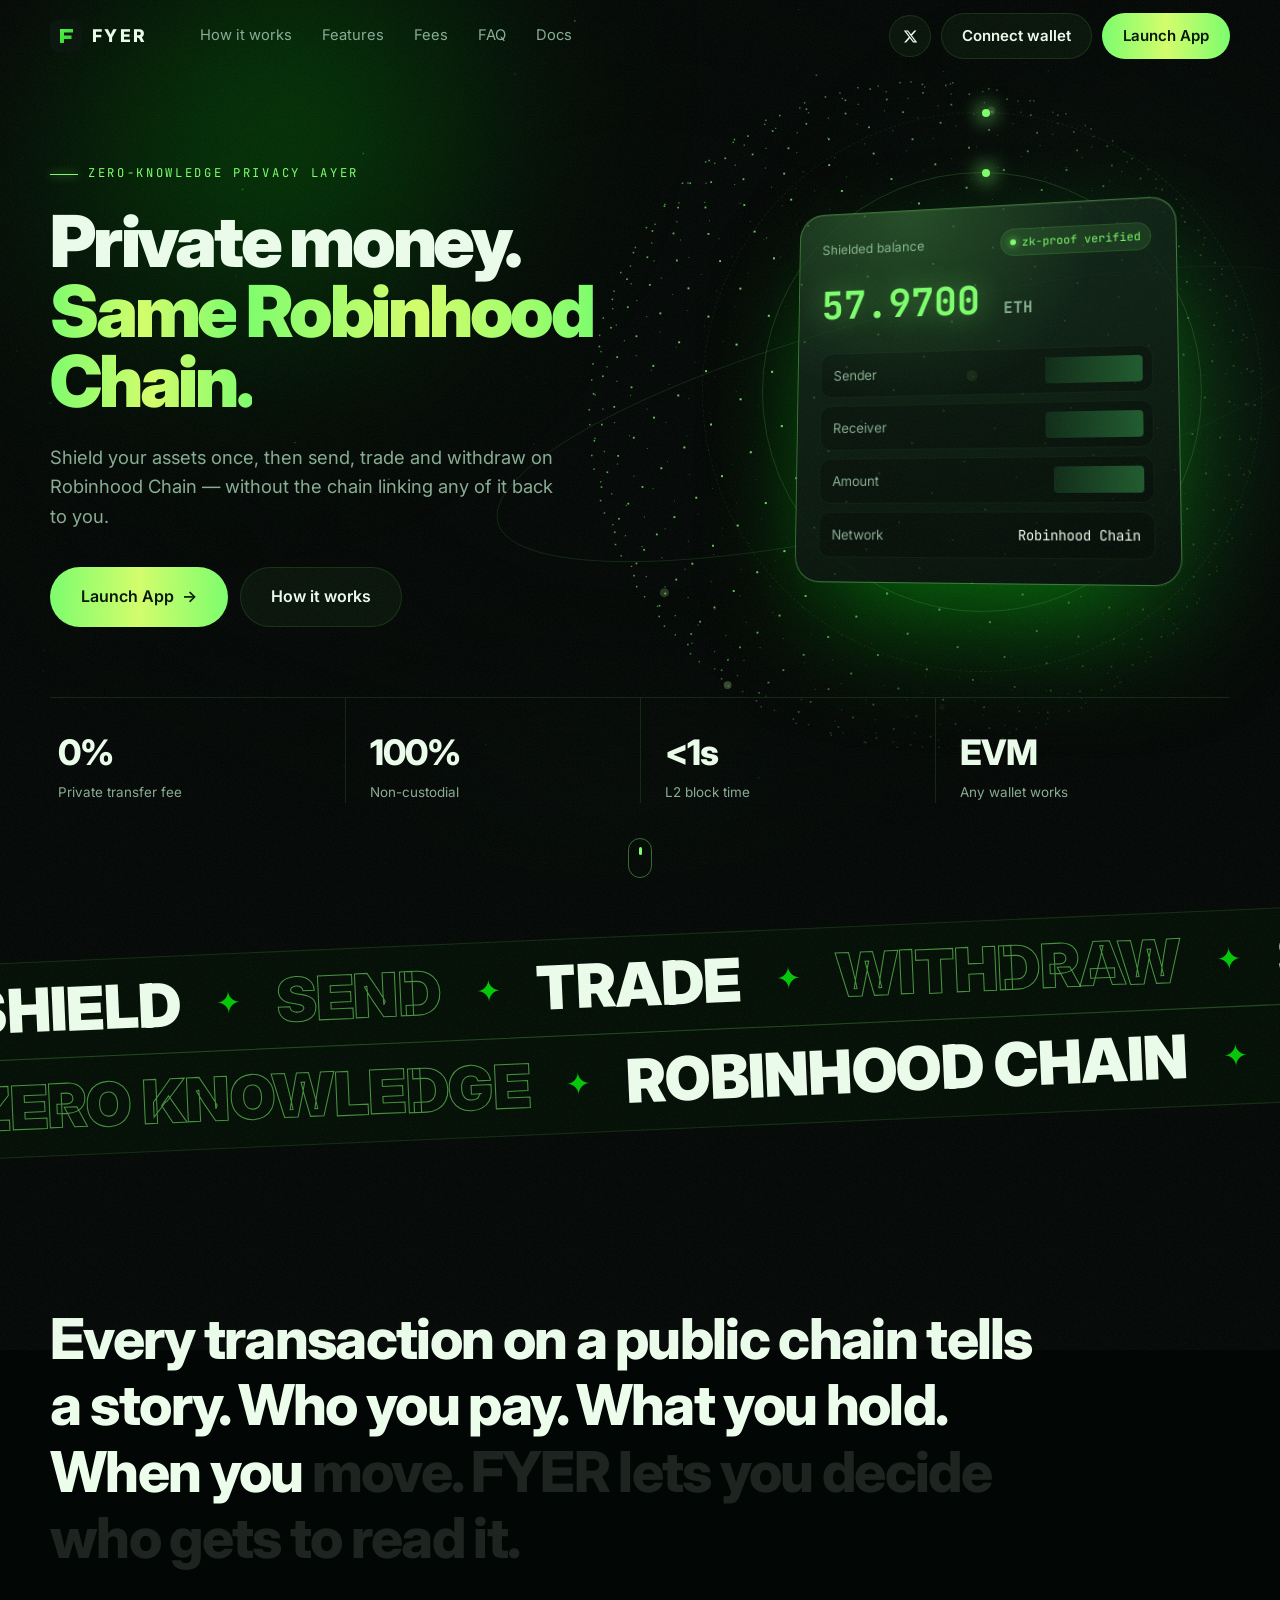
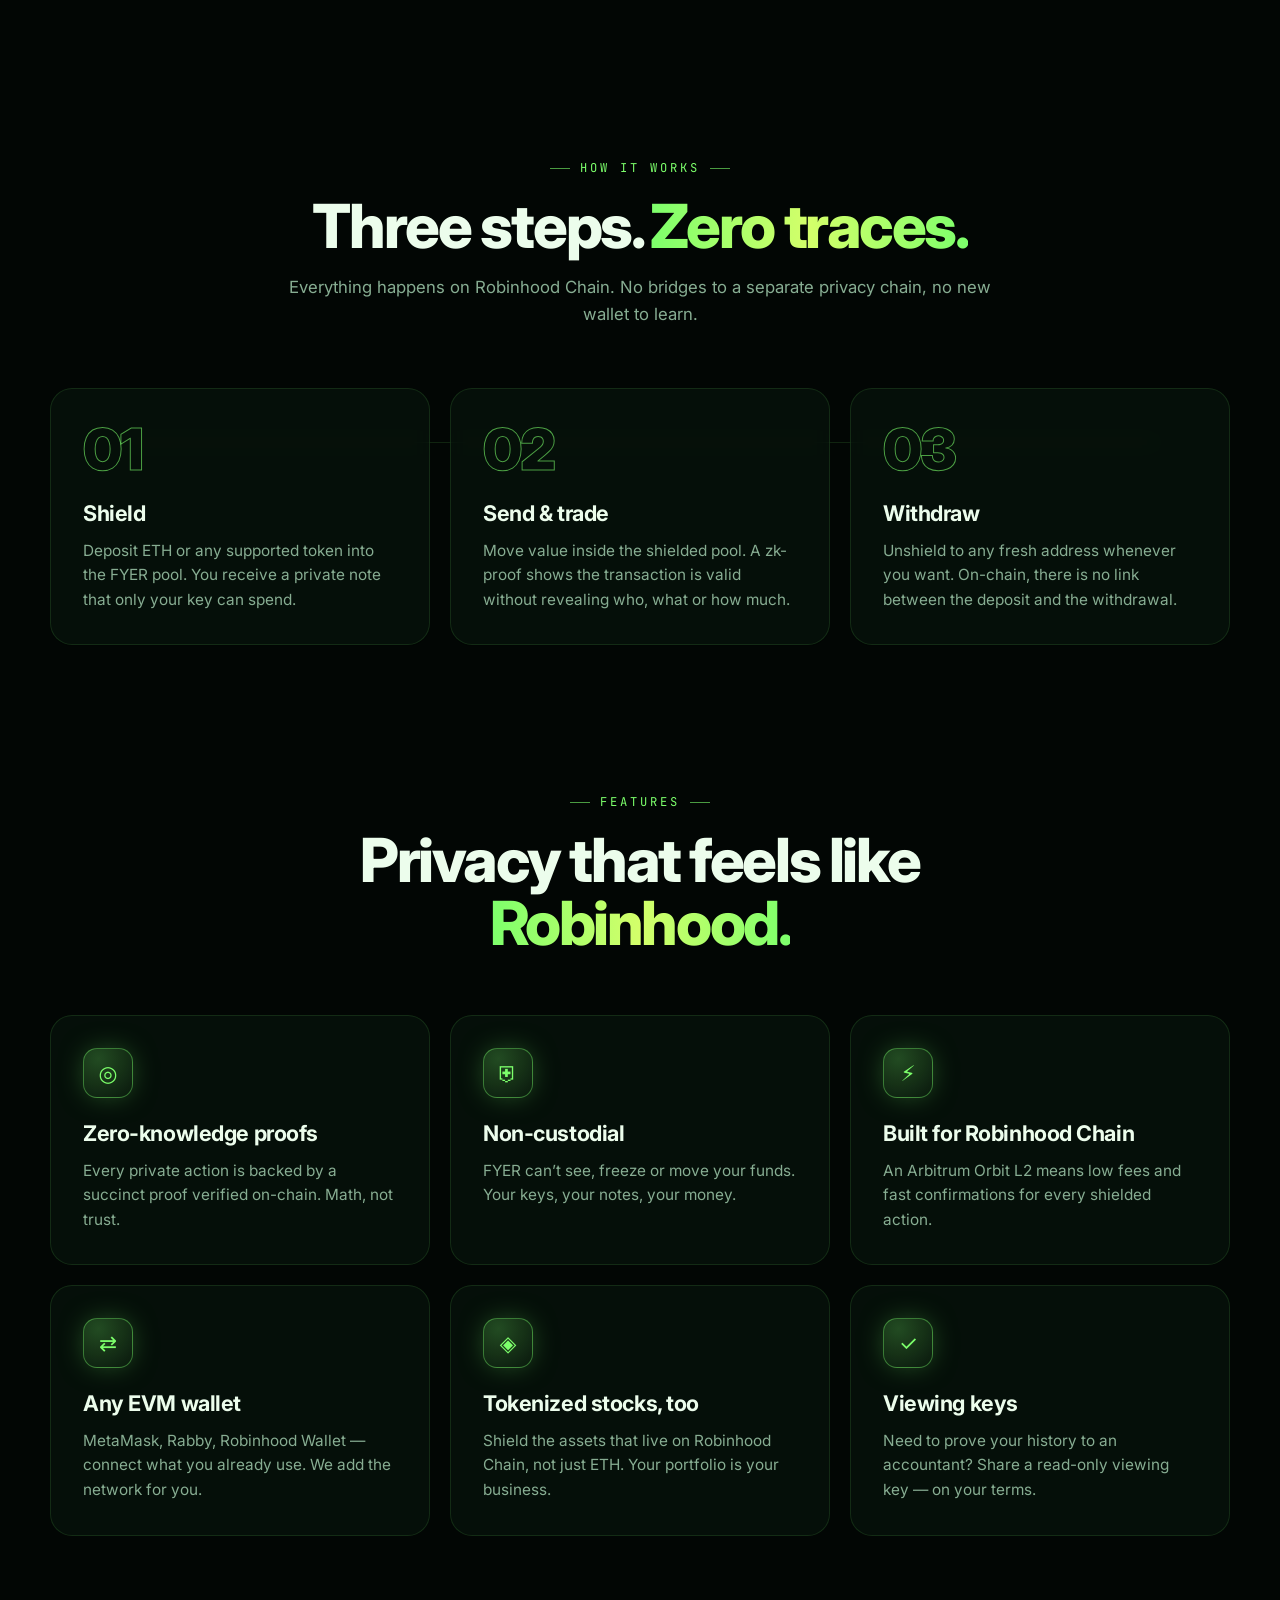
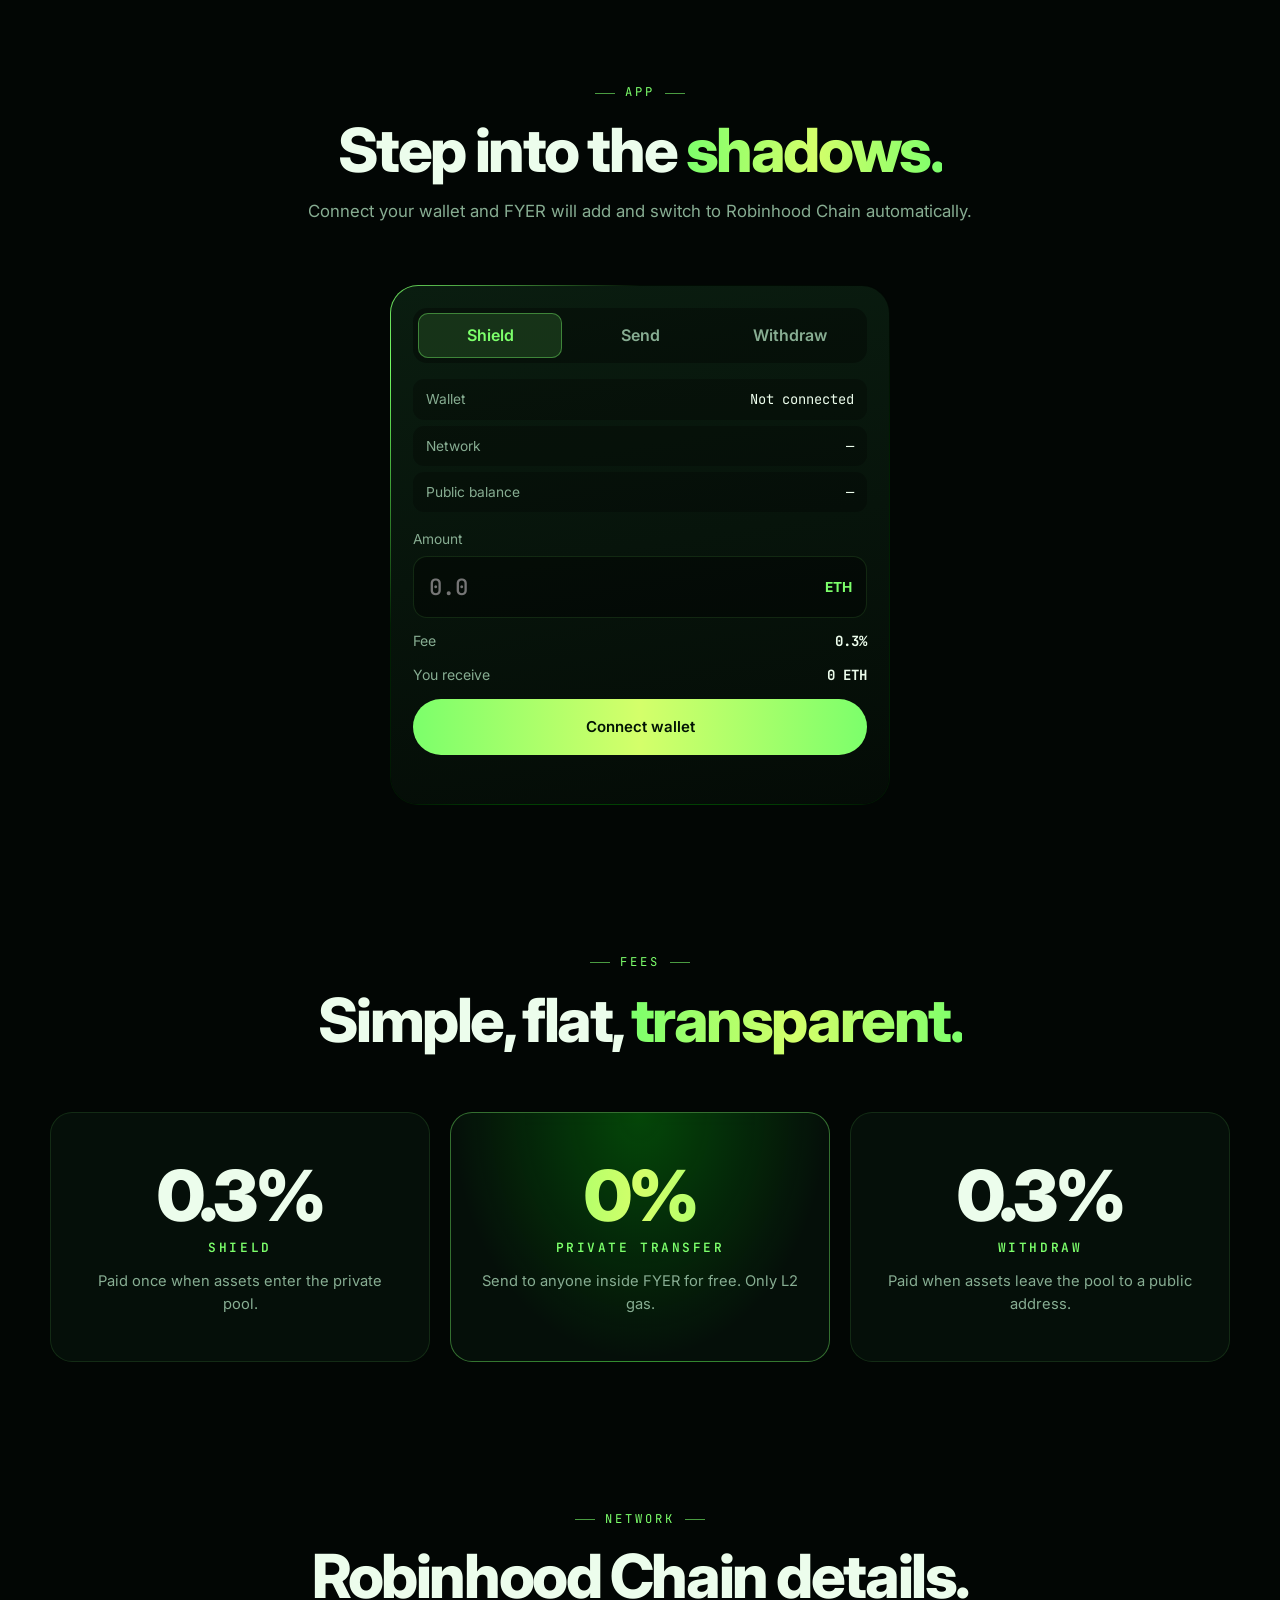
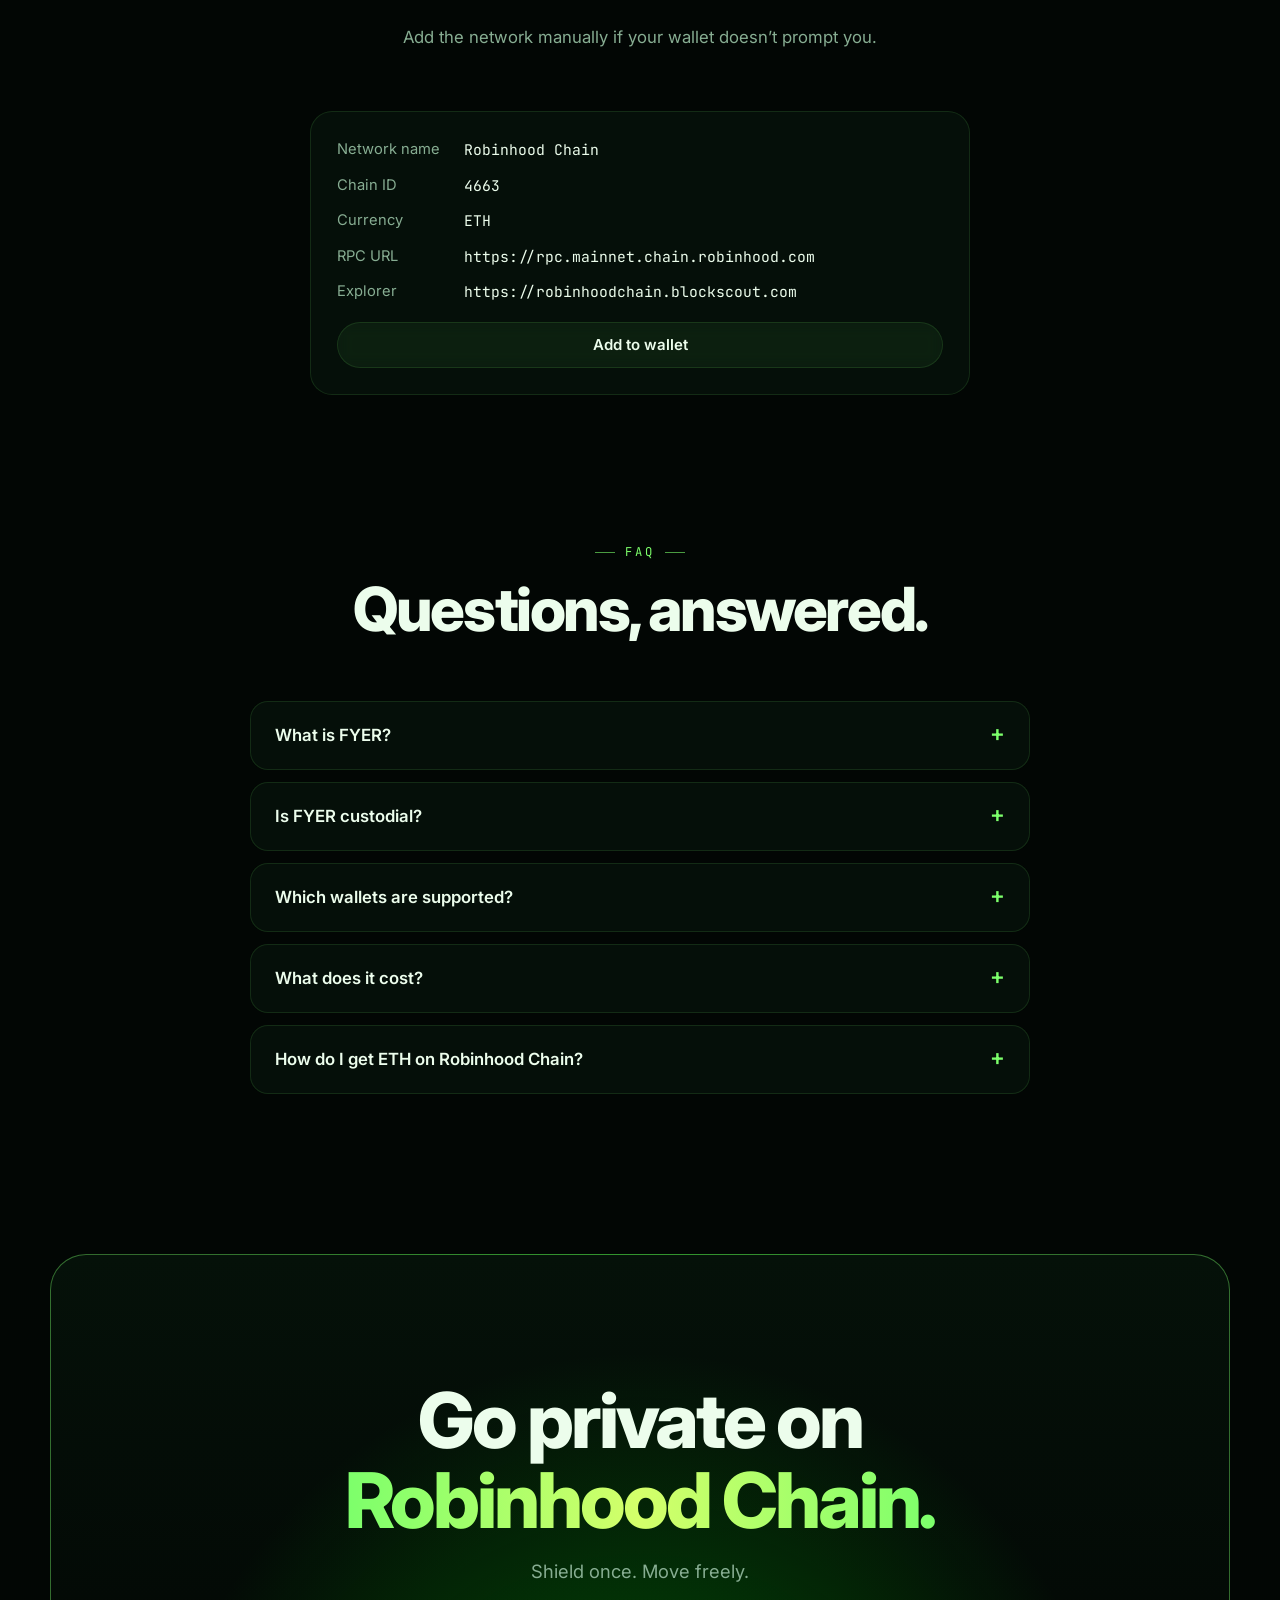
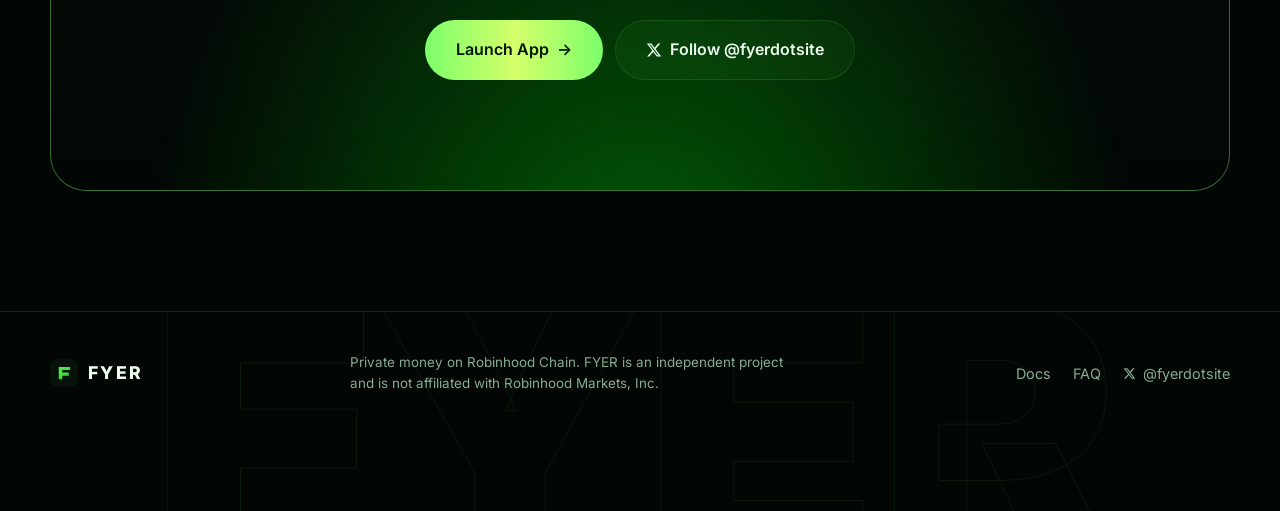
==== commit 4d2989d5: "Link official FYER X account Add X buttons to the nav, CTA and footer pointing to x.com/fyerdotsite." ====
--- a/index.html
+++ b/index.html
@@ -41,6 +41,7 @@
         <a href="#docs">Docs</a>
       </nav>
       <div class="nav-actions">
+        <a href="https://x.com/fyerdotsite" class="btn btn-ghost btn-icon" data-x target="_blank" rel="noopener" aria-label="FYER on X"><svg class="x-ic" viewBox="0 0 24 24" aria-hidden="true"><path fill="currentColor" d="M18.244 2.25h3.308l-7.227 8.26 8.502 11.24H16.17l-5.214-6.817L4.99 21.75H1.68l7.73-8.835L1.254 2.25H8.08l4.713 6.231zm-1.161 17.52h1.833L7.084 4.126H5.117z"/></svg></a>
         <button class="btn btn-ghost connect-btn" data-connect>Connect wallet</button>
         <a href="#app" class="btn btn-primary">Launch App</a>
         <button class="nav-toggle" id="navToggle" aria-label="Open menu">
@@ -296,7 +297,10 @@
       <div class="cta-rings" aria-hidden="true"><i></i><i></i><i></i></div>
       <h2>Go private on<br /><span class="grad">Robinhood Chain.</span></h2>
       <p>Shield once. Move freely.</p>
-      <a href="#app" class="btn btn-primary btn-lg magnetic">Launch App <span class="arr">→</span></a>
+      <div class="cta-actions">
+        <a href="#app" class="btn btn-primary btn-lg magnetic">Launch App <span class="arr">→</span></a>
+        <a href="https://x.com/fyerdotsite" class="btn btn-ghost btn-lg magnetic" data-x target="_blank" rel="noopener"><svg class="x-ic" viewBox="0 0 24 24" aria-hidden="true"><path fill="currentColor" d="M18.244 2.25h3.308l-7.227 8.26 8.502 11.24H16.17l-5.214-6.817L4.99 21.75H1.68l7.73-8.835L1.254 2.25H8.08l4.713 6.231zm-1.161 17.52h1.833L7.084 4.126H5.117z"/></svg> Follow @fyerdotsite</a>
+      </div>
     </section>
   </main>
 
@@ -311,7 +315,7 @@
       <div class="footer-links">
         <a href="#docs">Docs</a>
         <a href="#faq">FAQ</a>
-        <a id="xLink" href="#" target="_blank" rel="noopener">X / Twitter</a>
+        <a href="https://x.com/fyerdotsite" class="x-foot" data-x target="_blank" rel="noopener"><svg class="x-ic" viewBox="0 0 24 24" aria-hidden="true"><path fill="currentColor" d="M18.244 2.25h3.308l-7.227 8.26 8.502 11.24H16.17l-5.214-6.817L4.99 21.75H1.68l7.73-8.835L1.254 2.25H8.08l4.713 6.231zm-1.161 17.52h1.833L7.084 4.126H5.117z"/></svg> @fyerdotsite</a>
       </div>
     </div>
   </footer>
--- a/styles.css
+++ b/styles.css
@@ -119,6 +119,12 @@
 .btn-lg { padding: 16px 30px; font-size: 1rem; }
 .btn-block { width: 100%; padding: 15px; }
 .btn[disabled] { opacity: .5; cursor: not-allowed; }
+.btn-icon { width: 42px; height: 42px; padding: 0; }
+.x-ic { width: 16px; height: 16px; flex: none; }
+.btn-icon .x-ic { width: 15px; height: 15px; }
+.cta-actions { display: flex; gap: 12px; justify-content: center; flex-wrap: wrap; }
+.x-foot { display: inline-flex; align-items: center; gap: 7px; }
+.x-foot .x-ic { width: 13px; height: 13px; }
 .arr { display: inline-block; transition: transform .4s var(--ease); }
 .btn:hover .arr { transform: translateX(5px); }
 
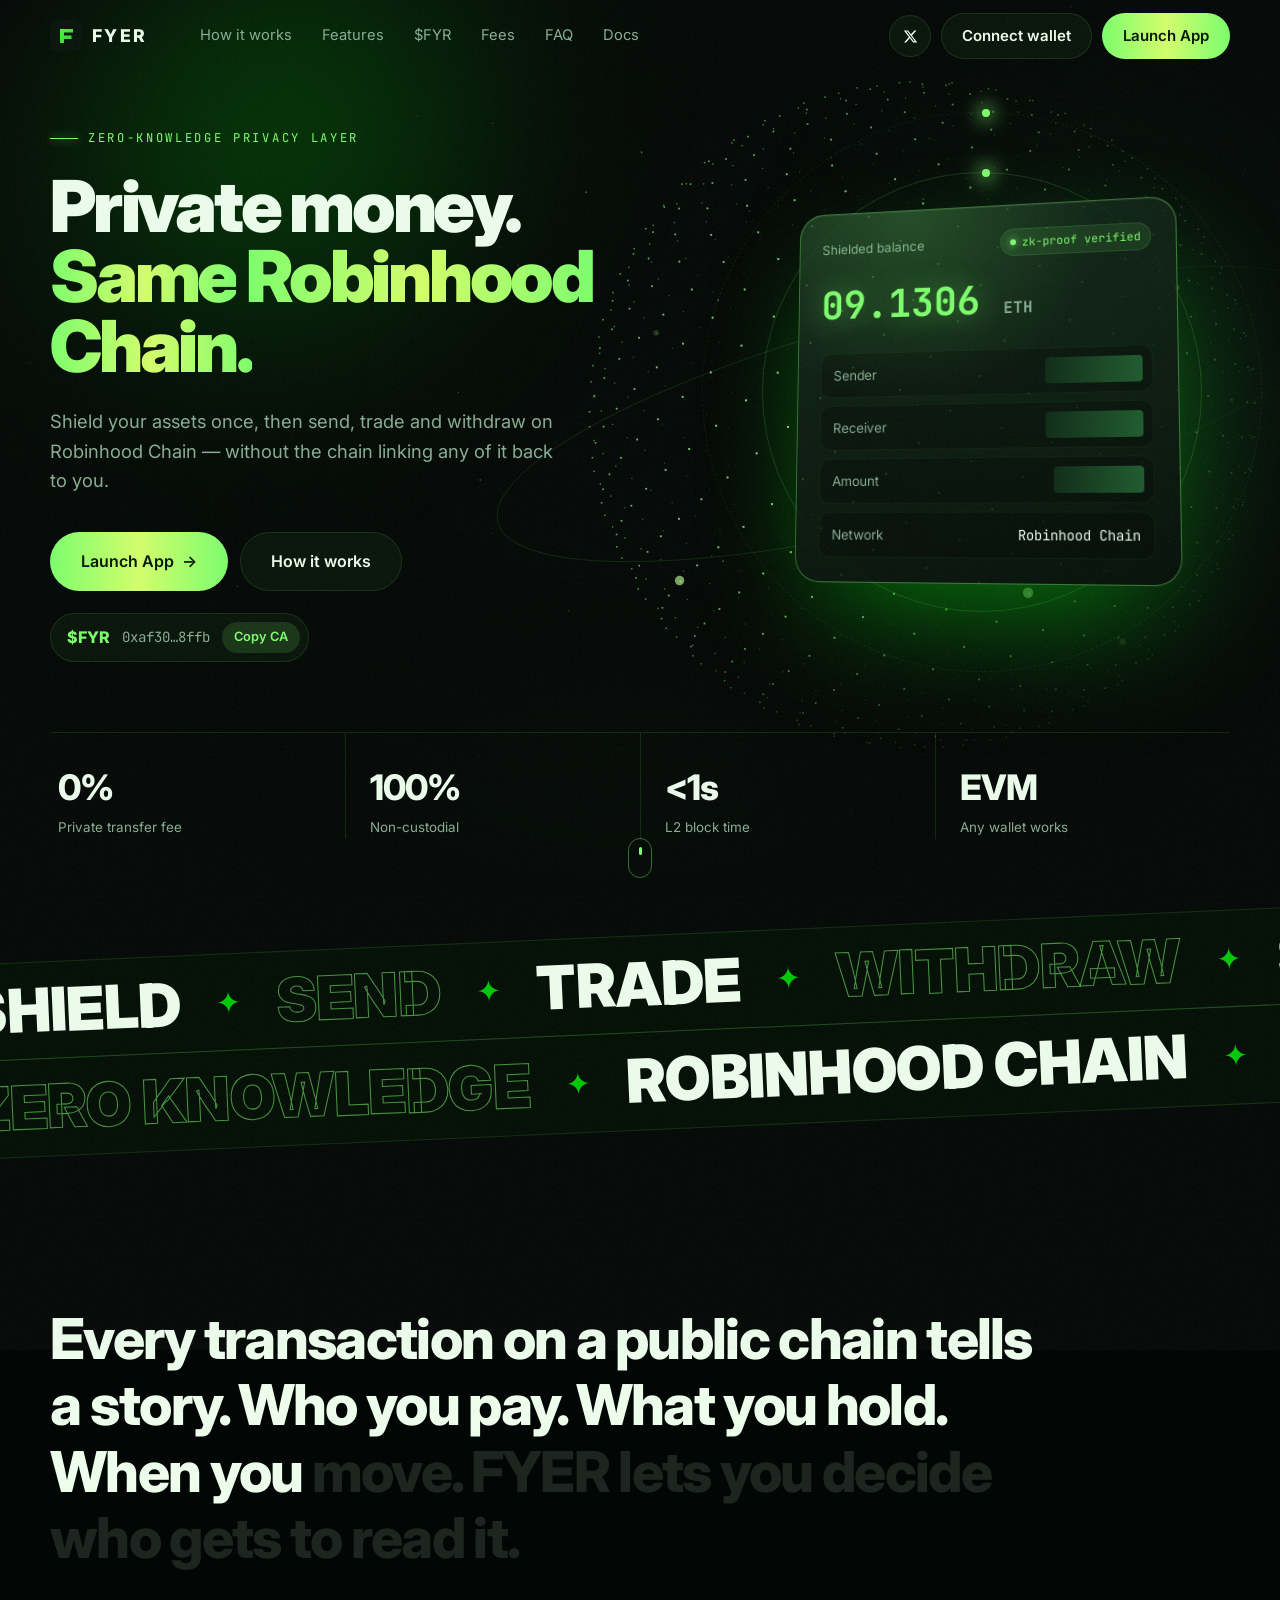
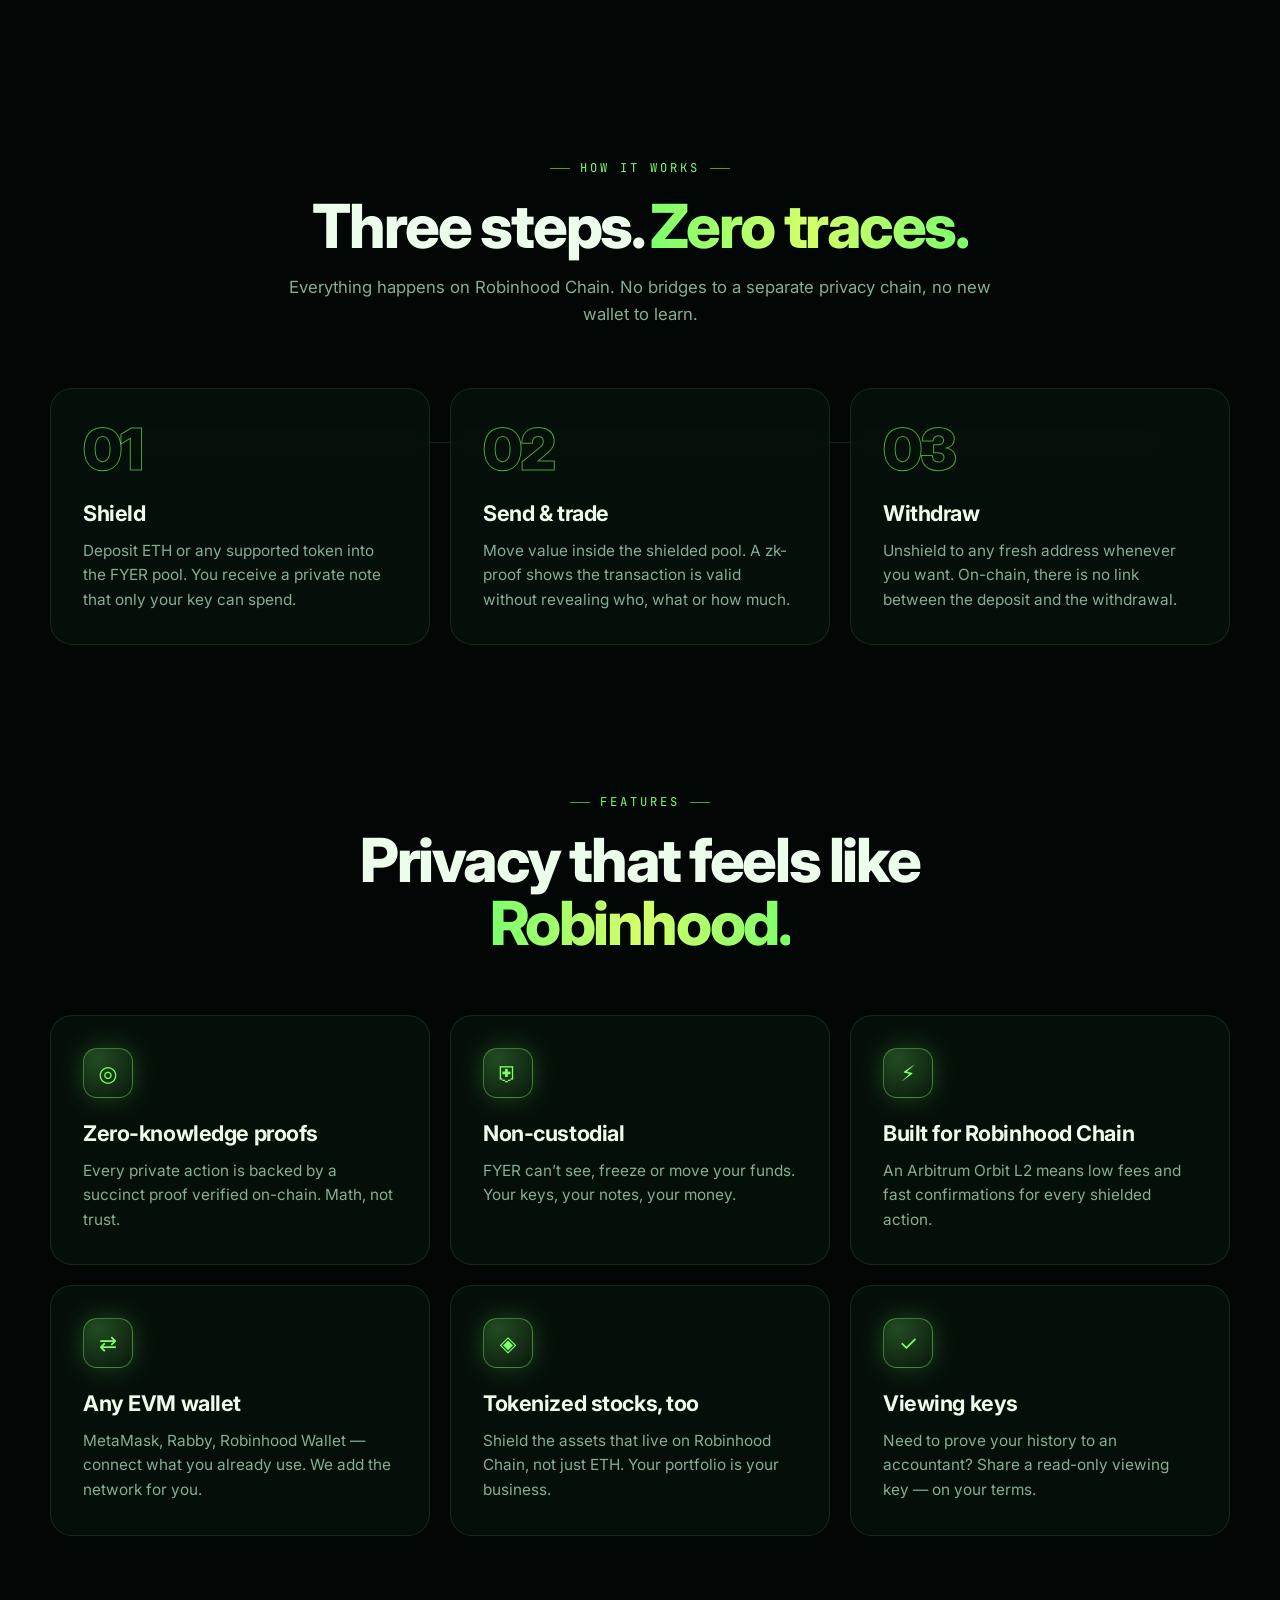
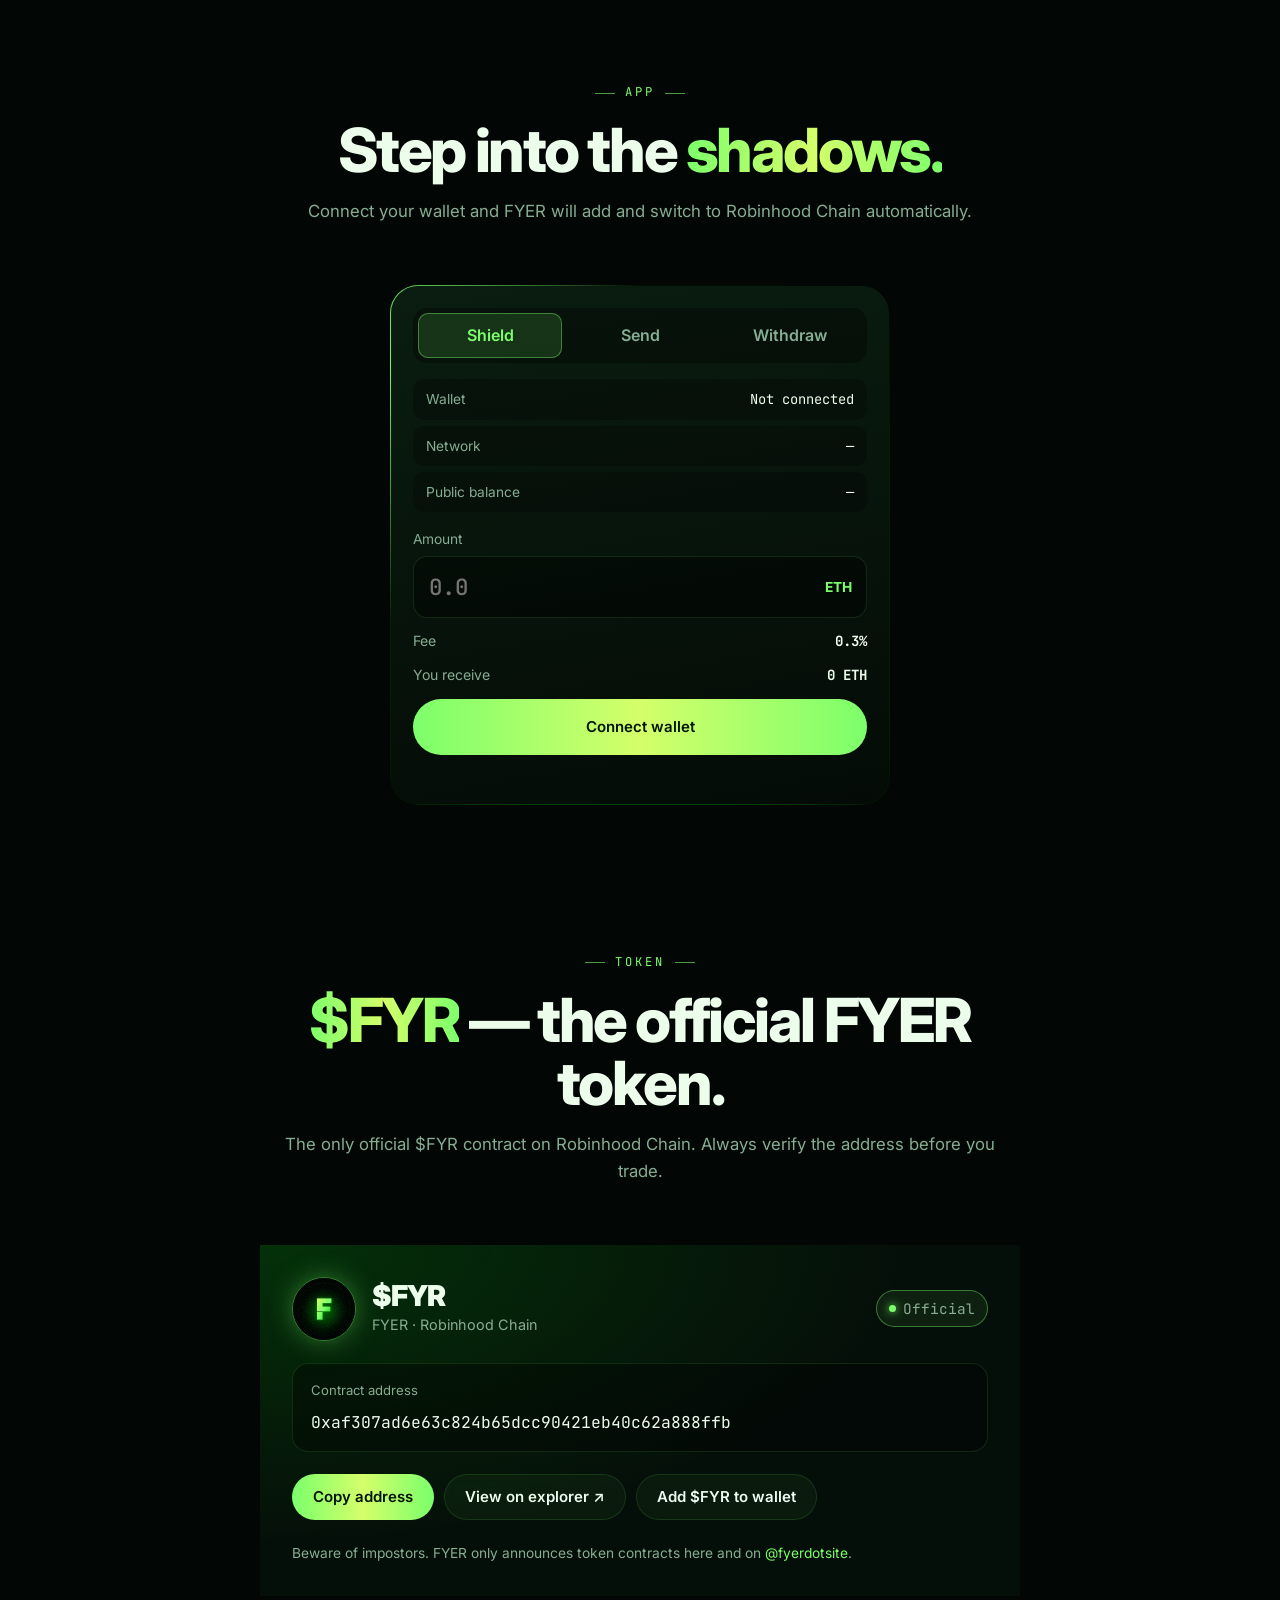
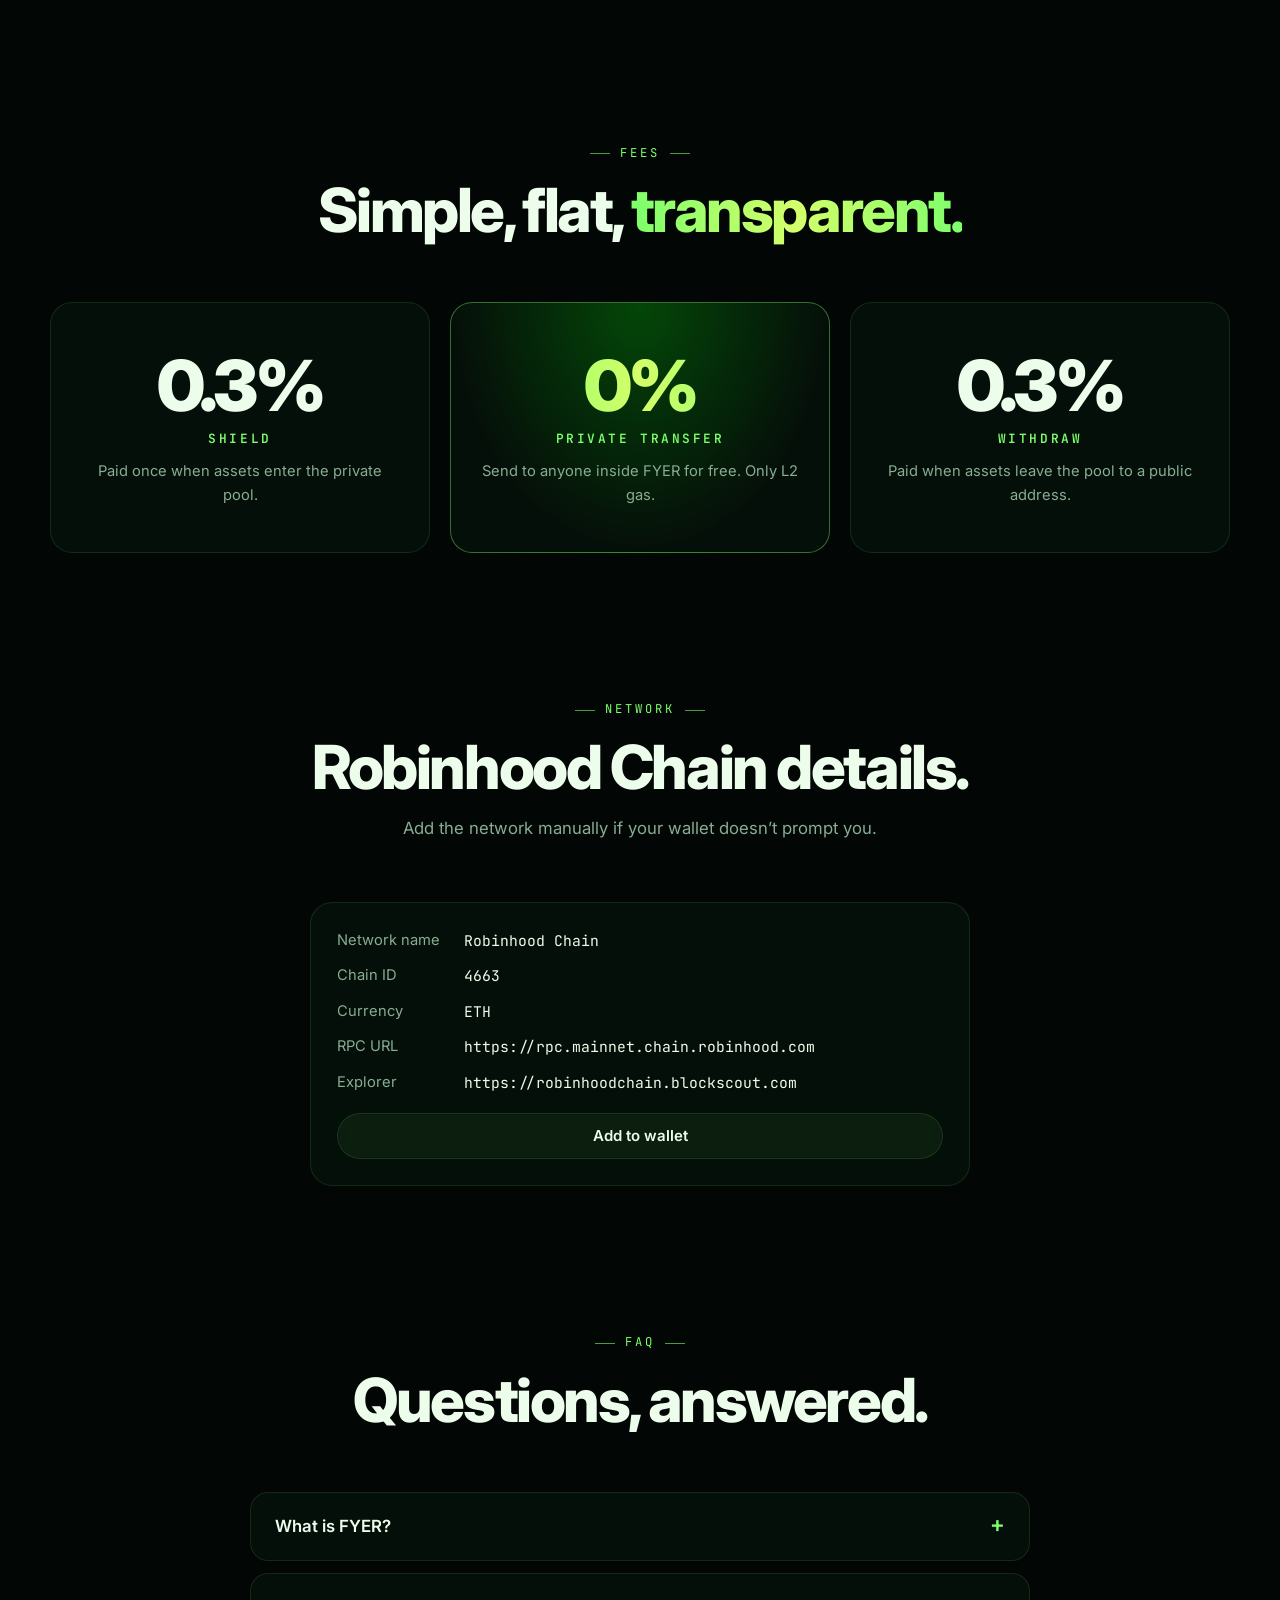
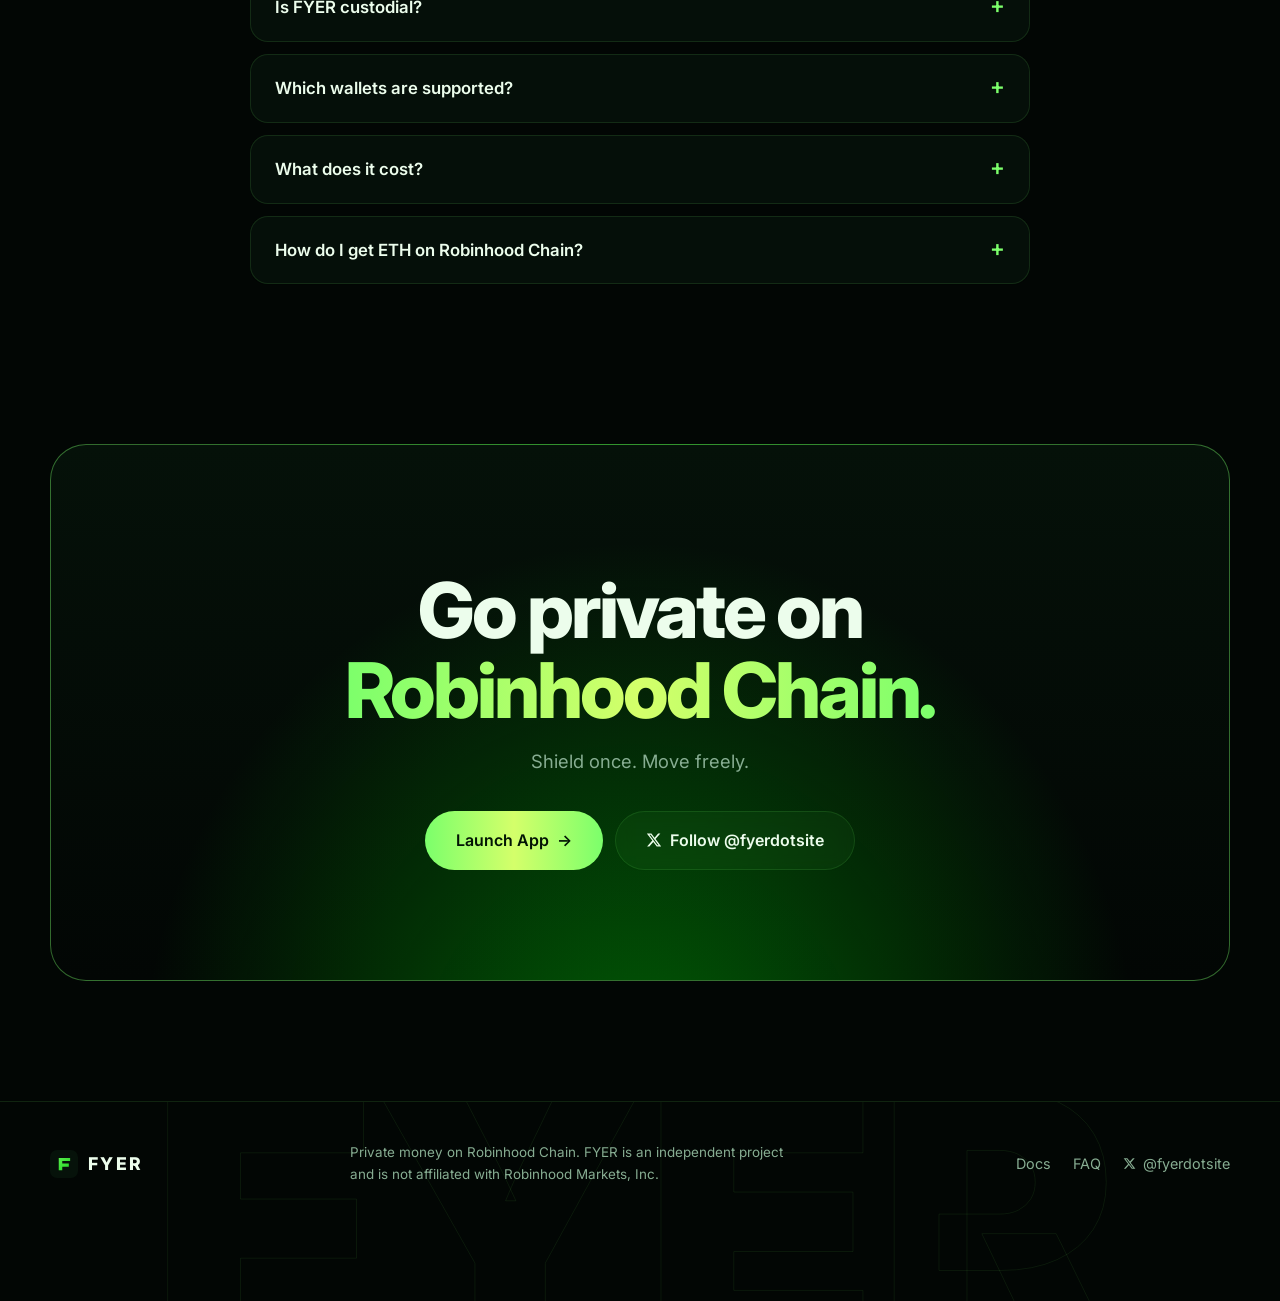
==== commit 7228ef6f: "Add official $FYR token to the site Show the $FYR contract on Robinhood Chain in a new token section" ====
--- a/index.html
+++ b/index.html
@@ -36,6 +36,7 @@
       <nav class="nav-links" id="navLinks">
         <a href="#how">How it works</a>
         <a href="#features">Features</a>
+        <a href="#token">$FYR</a>
         <a href="#fees">Fees</a>
         <a href="#faq">FAQ</a>
         <a href="#docs">Docs</a>
@@ -72,6 +73,9 @@
             <a href="#app" class="btn btn-primary btn-lg magnetic">Launch App <span class="arr">→</span></a>
             <a href="#how" class="btn btn-ghost btn-lg magnetic">How it works</a>
           </div>
+          <button class="ca-chip" type="button" data-copy-ca aria-label="Copy $FYR contract address">
+            <b>$FYR</b><code data-ca-short>0xaf30…8ffb</code><span class="ca-copy" data-copy-label>Copy CA</span>
+          </button>
         </div>
 
         <div class="hero-visual">
@@ -236,6 +240,35 @@
       </div>
     </section>
 
+    <!-- TOKEN -->
+    <section id="token" class="section container">
+      <div class="section-head reveal">
+        <span class="eyebrow">Token</span>
+        <h2><span class="grad">$FYR</span> — the official FYER token.</h2>
+        <p>The only official $FYR contract on Robinhood Chain. Always verify the address before you trade.</p>
+      </div>
+      <div class="token-card spot reveal">
+        <div class="token-head">
+          <img src="assets/social/fyer-x-avatar-400.png" alt="" width="64" height="64" />
+          <div>
+            <b>$FYR</b>
+            <span>FYER · Robinhood Chain</span>
+          </div>
+          <span class="token-badge"><i></i> Official</span>
+        </div>
+        <div class="token-ca">
+          <span>Contract address</span>
+          <code data-ca>0xaf307ad6e63c824b65dcc90421eb40c62a888ffb</code>
+        </div>
+        <div class="token-actions">
+          <button class="btn btn-primary" type="button" data-copy-ca><span data-copy-label>Copy address</span></button>
+          <a class="btn btn-ghost" id="tokenExplorer" href="#" target="_blank" rel="noopener">View on explorer ↗</a>
+          <button class="btn btn-ghost" type="button" id="addTokenBtn">Add $FYR to wallet</button>
+        </div>
+        <p class="token-warn">Beware of impostors. FYER only announces token contracts here and on <a href="https://x.com/fyerdotsite" data-x target="_blank" rel="noopener">@fyerdotsite</a>.</p>
+      </div>
+    </section>
+
     <!-- FEES -->
     <section id="fees" class="section container">
       <div class="section-head reveal">
--- a/styles.css
+++ b/styles.css
@@ -271,6 +271,37 @@
 .fee-line b { color: var(--text); font-family: var(--mono); }
 .app-note { font-size: .82rem; color: var(--muted); text-align: center; min-height: 1.2em; }
 
+/* hero CA chip */
+.ca-chip {
+  display: inline-flex; align-items: center; gap: 12px; margin-top: 22px; padding: 8px 8px 8px 16px;
+  border-radius: 999px; border: 1px solid var(--border); background: rgba(124,255,107,.05); color: var(--text);
+  backdrop-filter: blur(8px); transition: border-color .3s, background .3s;
+  opacity: 0; animation: up 1.2s var(--ease) calc(var(--intro) + 1.1s) forwards;
+}
+.ca-chip:hover { border-color: var(--border-hi); background: rgba(124,255,107,.1); }
+.ca-chip b { color: var(--lime); font-weight: 800; }
+.ca-chip code { color: var(--muted); font-size: .88rem; }
+.ca-copy { font-size: .8rem; font-weight: 600; padding: 5px 12px; border-radius: 999px; background: rgba(124,255,107,.14); color: var(--lime); }
+.ca-chip.copied { border-color: var(--lime); }
+
+/* token */
+.token-card { max-width: 760px; margin: 0 auto; padding: 32px; display: grid; gap: 22px; border-color: var(--border-hi);
+  background: radial-gradient(ellipse at 0% 0%, rgba(0,200,5,.18), transparent 60%), var(--panel); }
+.token-card:hover { transform: none; }
+.token-head { display: flex; align-items: center; gap: 16px; }
+.token-head img { width: 64px; height: 64px; border-radius: 50%; border: 1px solid var(--border-hi); box-shadow: 0 0 30px -6px rgba(124,255,107,.6); }
+.token-head b { display: block; font-size: 1.8rem; font-weight: 900; letter-spacing: -.03em; line-height: 1.1; }
+.token-head span { color: var(--muted); font-size: .9rem; }
+.token-badge { margin-left: auto; display: inline-flex; align-items: center; gap: 7px; font-family: var(--mono); font-size: .76rem; color: var(--lime);
+  padding: 6px 12px; border-radius: 999px; border: 1px solid var(--border-hi); background: rgba(124,255,107,.08); }
+.token-badge i { width: 7px; height: 7px; border-radius: 50%; background: var(--lime); box-shadow: 0 0 8px var(--lime); }
+.token-ca { display: grid; gap: 8px; padding: 16px 18px; border-radius: 16px; background: rgba(0,0,0,.35); border: 1px solid var(--border); }
+.token-ca span { color: var(--muted); font-size: .82rem; }
+.token-ca code { font-size: 1.02rem; color: var(--text); word-break: break-all; }
+.token-actions { display: flex; gap: 10px; flex-wrap: wrap; }
+.token-warn { color: var(--muted); font-size: .86rem; }
+.token-warn a { color: var(--lime); }
+
 /* fees */
 .fees { display: grid; grid-template-columns: repeat(3, 1fr); gap: 20px; }
 .fee { text-align: center; padding: 44px 28px; }
@@ -326,7 +357,7 @@
 @media (prefers-reduced-motion: reduce) {
   *, *::before, *::after { animation-duration: .01ms !important; animation-delay: 0s !important; animation-iteration-count: 1 !important; transition: none !important; }
   .intro { display: none; }
-  .reveal, .headline .w, .kicker, .lead, .hero-cta, .stats, .hero-visual, #scene, .nav { opacity: 1; transform: none; filter: none; }
+  .reveal, .headline .w, .kicker, .lead, .hero-cta, .ca-chip, .stats, .hero-visual, #scene, .nav { opacity: 1; transform: none; filter: none; }
   .statement-text .sw { opacity: 1; }
   .grain { display: none; }
 }
@@ -352,6 +383,7 @@
   .nav-links a::after { display: none; }
   .nav-toggle { display: flex; }
   .connect-btn { display: none; }
+  .ca-chip { margin-inline: auto; }
 }
 @media (max-width: 520px) {
   .hero { padding-top: 104px; }
@@ -364,4 +396,7 @@
   .stat + .stat { padding-left: 14px; }
   .step, .card, .fee { padding: 26px; }
   .scroll-cue { display: none; }
-}
+  .token-card { padding: 22px; }
+  .token-head { flex-wrap: wrap; }
+  .token-actions .btn { flex: 1 1 100%; }
+}
